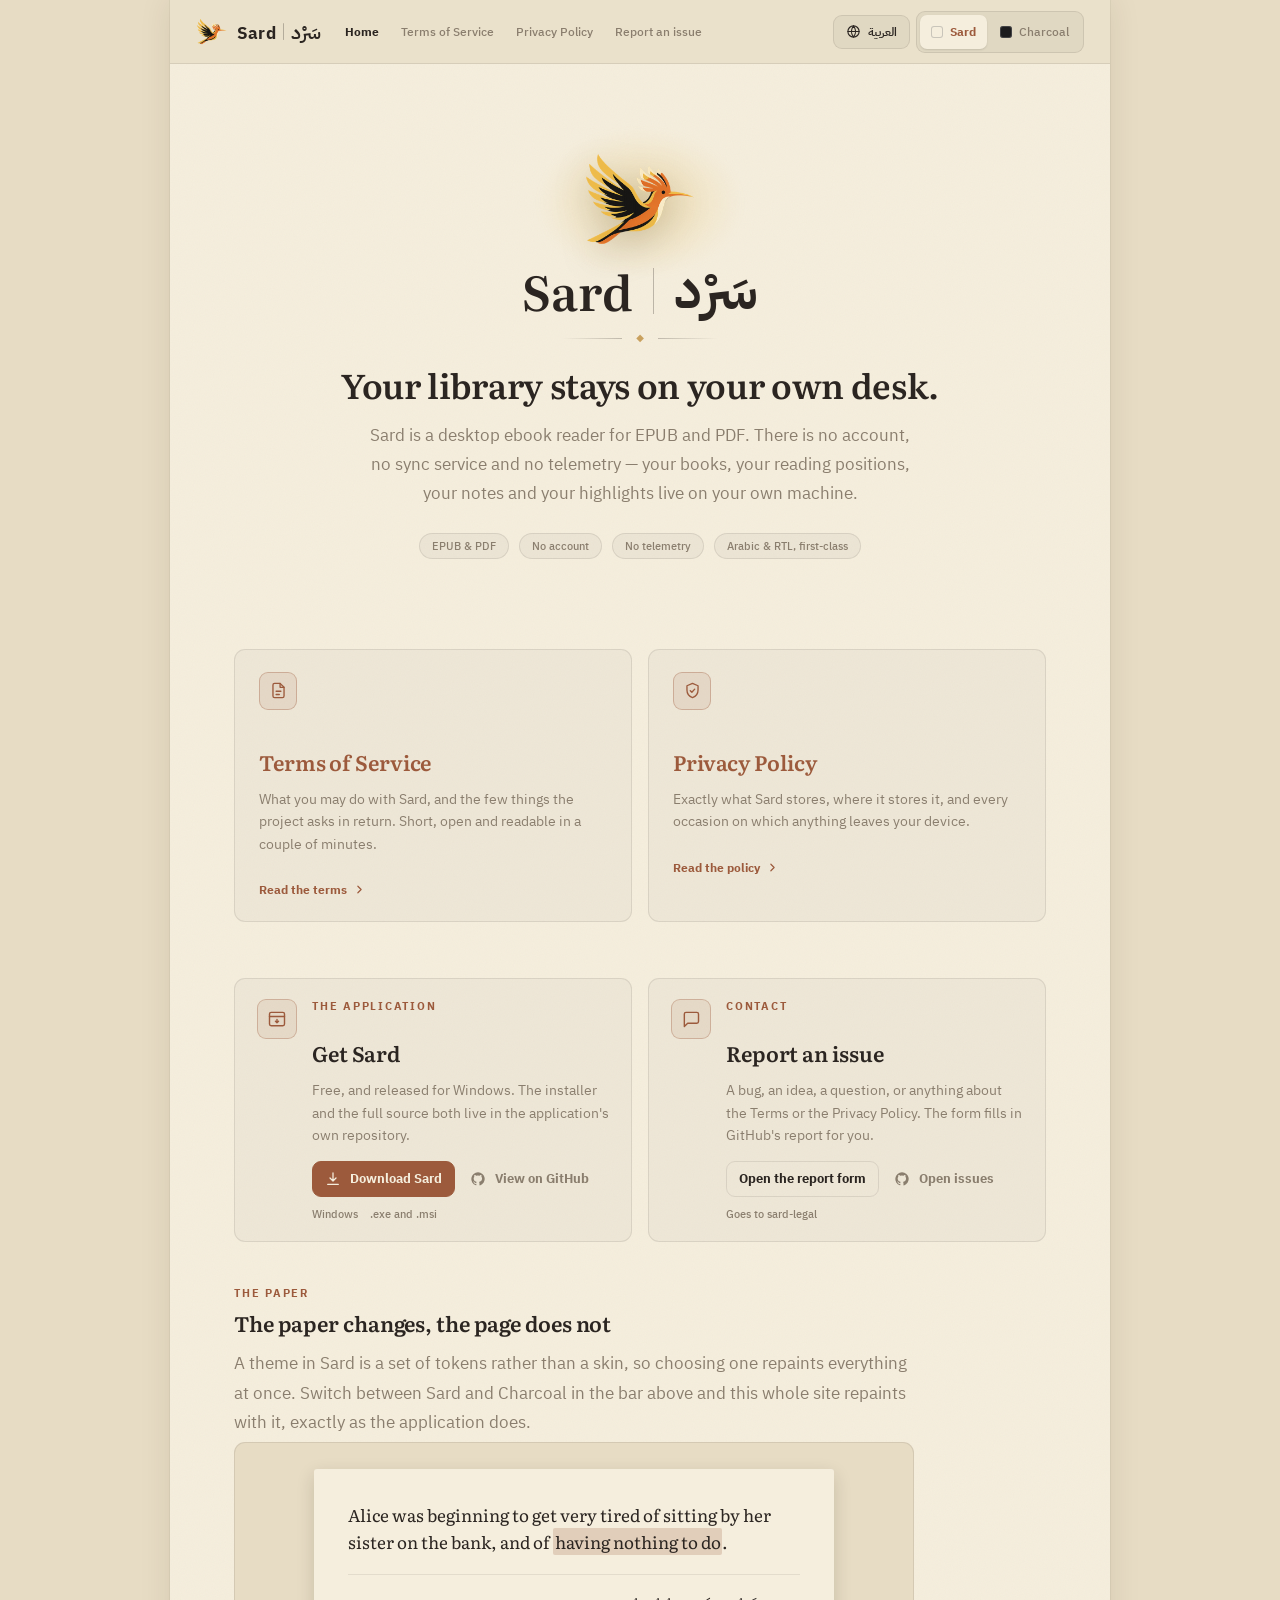
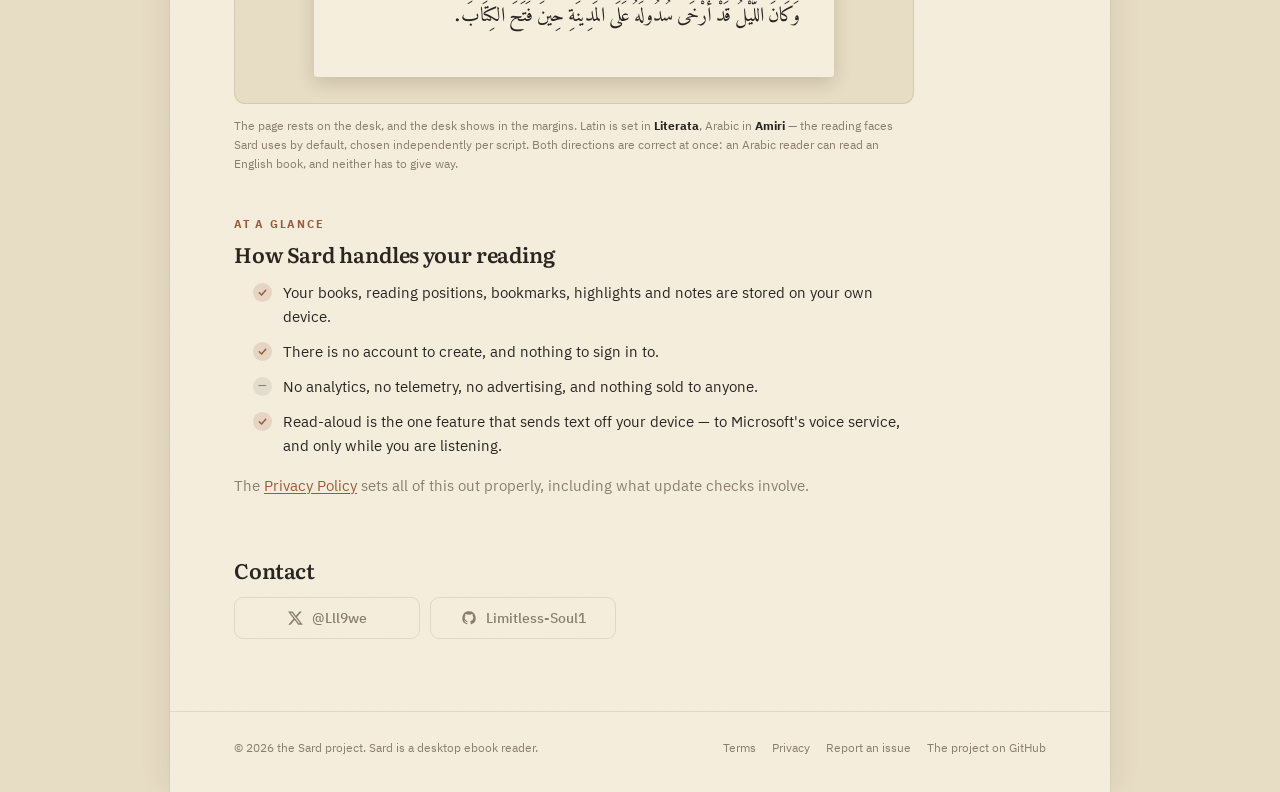
==== index.html @ 4b207929 "Add a contact section to the home page Two links, bilingual, at the foot of the home page: the proje" ====
<!doctype html>
<html lang="en" dir="ltr" data-lang="en"
      data-title-en="Sard — Legal &amp; Privacy"
      data-title-ar="سَرْد — الشروط والخصوصية">
<head>
<meta charset="utf-8">
<meta name="viewport" content="width=device-width, initial-scale=1">
<title>Sard — Legal &amp; Privacy</title>
<meta name="color-scheme" content="light dark">
<meta name="description" content="Terms of Service and Privacy Policy for Sard, a desktop ebook reader for EPUB and PDF. No account, no telemetry — your library stays on your own machine.">
<meta property="og:type" content="website">
<meta property="og:title" content="Sard — Legal &amp; Privacy">
<meta property="og:description" content="Terms of Service and Privacy Policy for Sard, a desktop ebook reader for EPUB and PDF.">
<meta property="og:image" content="assets/sard-bird.png">
<link rel="icon" href="assets/favicon.png" type="image/png">
<link rel="preload" href="assets/fonts/plex-400.woff2" as="font" type="font/woff2" crossorigin>
<link rel="preload" href="assets/fonts/literata-var.woff2" as="font" type="font/woff2" crossorigin>
<link rel="stylesheet" href="assets/sard.css">
<script src="assets/sard.js"></script>
</head>
<body>
<div class="desk">
<div class="sheet">
  <div class="grain" aria-hidden="true"></div>

  <header class="chrome">
    <a class="brand" href="./" aria-label="Sard">
      <img src="assets/sard-bird.png" alt="" aria-hidden="true">
      <span class="wordmark"><b>Sard</b><i aria-hidden="true"></i><em lang="ar">سَرْد</em></span>
    </a>
    <nav class="nav" aria-label="Documents">
      <a href="./" aria-current="page"><span class="lang-en">Home</span><span class="lang-ar">الرئيسية</span></a>
      <a href="terms.html"><span class="lang-en">Terms of Service</span><span class="lang-ar">شروط الاستخدام</span></a>
      <a href="privacy.html"><span class="lang-en">Privacy Policy</span><span class="lang-ar">سياسة الخصوصية</span></a>
      <a href="report.html"><span class="lang-en">Report an issue</span><span class="lang-ar">الإبلاغ عن مشكلة</span></a>
    </nav>
    <div class="chrome-tools">
      <button class="tool" id="langToggle" type="button">
        <svg width="16" height="16" viewBox="0 0 24 24" fill="none" stroke="currentColor" stroke-width="1.8" stroke-linecap="round" stroke-linejoin="round" aria-hidden="true">
          <circle cx="12" cy="12" r="9"></circle><path d="M3 12h18M12 3a15 15 0 0 1 0 18a15 15 0 0 1 0-18"></path>
        </svg>
        <span class="lang-en" lang="ar">العربية</span><span class="lang-ar" lang="en">English</span>
      </button>
      <div id="themeControl" hidden></div>
    </div>
  </header>

  <main>
    <section class="mast">
      <div class="mast-hero">
        <div class="mast-halo" aria-hidden="true"></div>
        <img class="mast-bird" src="assets/sard-bird.png" alt="" aria-hidden="true">
      </div>
      <div class="lockup">
        <span class="lockup-latin">Sard</span>
        <span class="lockup-bar" aria-hidden="true"></span>
        <span class="lockup-ar" lang="ar">سَرْد</span>
      </div>
      <div class="mast-rule" aria-hidden="true"><span></span><span class="mast-dot">◆</span><span></span></div>

      <div class="lang-en">
        <h1>Your library stays on your own desk.</h1>
        <p class="lede">Sard is a desktop ebook reader for EPUB and PDF. There is no account, no sync
          service and no telemetry — your books, your reading positions, your notes and your
          highlights live on your own machine.</p>
      </div>
      <div class="lang-ar" lang="ar" dir="rtl">
        <h1>مكتبتك تبقى معك، على جهازك.</h1>
        <p class="lede">سَرْد قارئ كتب إلكترونية لسطح المكتب، يفتح ملفّات EPUB وPDF. بلا حساب ولا مزامنة ولا تتبُّع؛
          فكتبك ومواضع قراءتك وملاحظاتك وتظليلاتك لا تغادر جهازك.</p>
      </div>

      <div class="mast-meta">
        <span class="lang-en">EPUB &amp; PDF</span><span class="lang-ar" lang="ar">EPUB وPDF</span>
        <span class="lang-en">No account</span><span class="lang-ar" lang="ar">بلا حساب</span>
        <span class="lang-en">No telemetry</span><span class="lang-ar" lang="ar">بلا تتبُّع</span>
        <span class="lang-en">Arabic &amp; RTL, first-class</span><span class="lang-ar" lang="ar">عربية أصيلة لا مُعرَّبة</span>
      </div>
    </section>

    <section class="doc" style="max-width:none">
      <div class="cards">
        <a class="card" href="terms.html">
          <span class="card-ico" aria-hidden="true">
            <svg width="16" height="16" viewBox="0 0 24 24" fill="none" stroke="currentColor" stroke-width="1.7" stroke-linecap="round" stroke-linejoin="round">
              <path d="M14 3H7a2 2 0 0 0-2 2v14a2 2 0 0 0 2 2h10a2 2 0 0 0 2-2V8z"></path>
              <path d="M14 3v5h5M9 13h6M9 17h4"></path>
            </svg>
          </span>
          <div class="lang-en">
            <h2>Terms of Service</h2>
            <p>What you may do with Sard, and the few things the project asks in return. Short, open
              and readable in a couple of minutes.</p>
          </div>
          <div class="lang-ar" lang="ar" dir="rtl">
            <h2>شروط الاستخدام</h2>
            <p>ما لك أن تفعله بـسَرْد، وما يرجوه المشروع في المقابل. شروط قصيرة وواضحة، تقرؤها في دقيقتين.</p>
          </div>
          <span class="card-go">
            <span class="lang-en">Read the terms</span><span class="lang-ar" lang="ar">اقرأ الشروط</span>
            <svg width="16" height="16" viewBox="0 0 24 24" fill="none" stroke="currentColor" stroke-width="2.2" stroke-linecap="round" stroke-linejoin="round" aria-hidden="true"><path d="M9 6l6 6-6 6"></path></svg>
          </span>
        </a>

        <a class="card" href="privacy.html">
          <span class="card-ico" aria-hidden="true">
            <svg width="16" height="16" viewBox="0 0 24 24" fill="none" stroke="currentColor" stroke-width="1.7" stroke-linecap="round" stroke-linejoin="round">
              <path d="M12 3l7 3v5.5c0 4.4-2.9 8.2-7 9.5-4.1-1.3-7-5.1-7-9.5V6z"></path>
              <path d="M9.2 12.2l2 2 3.6-3.9"></path>
            </svg>
          </span>
          <div class="lang-en">
            <h2>Privacy Policy</h2>
            <p>Exactly what Sard stores, where it stores it, and every occasion on which anything
              leaves your device.</p>
          </div>
          <div class="lang-ar" lang="ar" dir="rtl">
            <h2>سياسة الخصوصية</h2>
            <p>ما الذي يحفظه سَرْد وأين يحفظه، وكلّ حالة يغادر فيها شيءٌ جهازك.</p>
          </div>
          <span class="card-go">
            <span class="lang-en">Read the policy</span><span class="lang-ar" lang="ar">اقرأ السياسة</span>
            <svg width="16" height="16" viewBox="0 0 24 24" fill="none" stroke="currentColor" stroke-width="2.2" stroke-linecap="round" stroke-linejoin="round" aria-hidden="true"><path d="M9 6l6 6-6 6"></path></svg>
          </span>
        </a>
      </div>
    </section>



    <section class="doc" id="get-sard" style="max-width:none">
      <div class="panels">

        <div class="panel panel-split">
          <span class="panel-ico" aria-hidden="true"><svg width="20" height="20" viewBox="0 0 24 24" fill="none" stroke="currentColor" stroke-width="1.7" stroke-linecap="round" stroke-linejoin="round"><rect x="3" y="4" width="18" height="16" rx="2"></rect><path d="M3 9h18M12 12.5v4m0 0l-1.8-1.8M12 16.5l1.8-1.8"></path></svg></span>
          <div class="panel-body">
            <div class="lang-en">
              <span class="eyebrow">The application</span>
              <h2>Get Sard</h2>
              <p>Free, and released for Windows. The installer and the full source both live in the
                application's own repository.</p>
              <div class="actions">
                <a class="btn btn-primary" href="https://github.com/Limitless-Soul1/Sard/releases/latest"><svg width="16" height="16" viewBox="0 0 24 24" fill="none" stroke="currentColor" stroke-width="1.9" stroke-linecap="round" stroke-linejoin="round" aria-hidden="true"><path d="M12 3v12m0 0l-4.5-4.5M12 15l4.5-4.5M4 20h16"></path></svg><span>Download Sard</span></a>
                <a class="btn btn-quiet" href="https://github.com/Limitless-Soul1/Sard"><svg width="16" height="16" viewBox="0 0 24 24" fill="currentColor" aria-hidden="true"><path d="M12 2A10 10 0 0 0 8.8 21.5c.5.1.7-.2.7-.5v-1.7C6.7 19.9 6.1 18 6.1 18c-.5-1.2-1.1-1.5-1.1-1.5-.9-.6.1-.6.1-.6 1 .1 1.5 1 1.5 1 .9 1.5 2.3 1.1 2.9.8.1-.6.3-1.1.6-1.3-2.2-.3-4.6-1.1-4.6-5 0-1.1.4-2 1-2.7-.1-.3-.4-1.3.1-2.7 0 0 .8-.3 2.7 1a9.4 9.4 0 0 1 5 0c1.9-1.3 2.7-1 2.7-1 .5 1.4.2 2.4.1 2.7.6.7 1 1.6 1 2.7 0 3.9-2.4 4.7-4.6 5 .4.3.7.9.7 1.9v2.8c0 .3.2.6.7.5A10 10 0 0 0 12 2z"></path></svg><span>View on GitHub</span></a>
              </div>
              <p class="meta"><span>Windows</span><span>.exe and .msi</span></p>
            </div>
            <div class="lang-ar" lang="ar" dir="rtl">
              <span class="eyebrow">التطبيق</span>
              <h2>احصل على سَرْد</h2>
              <p>مجّاني، وقد صدر لنظام ويندوز. وبرنامج التثبيت والشفرة المصدرية كاملةً يقيمان في
                مستودع التطبيق نفسه.</p>
              <div class="actions">
                <a class="btn btn-primary" href="https://github.com/Limitless-Soul1/Sard/releases/latest"><svg width="16" height="16" viewBox="0 0 24 24" fill="none" stroke="currentColor" stroke-width="1.9" stroke-linecap="round" stroke-linejoin="round" aria-hidden="true"><path d="M12 3v12m0 0l-4.5-4.5M12 15l4.5-4.5M4 20h16"></path></svg><span>تنزيل سَرْد</span></a>
                <a class="btn btn-quiet" href="https://github.com/Limitless-Soul1/Sard"><svg width="16" height="16" viewBox="0 0 24 24" fill="currentColor" aria-hidden="true"><path d="M12 2A10 10 0 0 0 8.8 21.5c.5.1.7-.2.7-.5v-1.7C6.7 19.9 6.1 18 6.1 18c-.5-1.2-1.1-1.5-1.1-1.5-.9-.6.1-.6.1-.6 1 .1 1.5 1 1.5 1 .9 1.5 2.3 1.1 2.9.8.1-.6.3-1.1.6-1.3-2.2-.3-4.6-1.1-4.6-5 0-1.1.4-2 1-2.7-.1-.3-.4-1.3.1-2.7 0 0 .8-.3 2.7 1a9.4 9.4 0 0 1 5 0c1.9-1.3 2.7-1 2.7-1 .5 1.4.2 2.4.1 2.7.6.7 1 1.6 1 2.7 0 3.9-2.4 4.7-4.6 5 .4.3.7.9.7 1.9v2.8c0 .3.2.6.7.5A10 10 0 0 0 12 2z"></path></svg><span>عرضه على GitHub</span></a>
              </div>
              <p class="meta"><span>ويندوز</span><span>‎.exe و‎.msi</span></p>
            </div>
          </div>
        </div>

        <div class="panel panel-split" id="contact">
          <span class="panel-ico" aria-hidden="true"><svg width="20" height="20" viewBox="0 0 24 24" fill="none" stroke="currentColor" stroke-width="1.7" stroke-linecap="round" stroke-linejoin="round"><path d="M21 15a2 2 0 0 1-2 2H8l-4 4V6a2 2 0 0 1 2-2h13a2 2 0 0 1 2 2z"></path></svg></span>
          <div class="panel-body">
            <div class="lang-en">
              <span class="eyebrow">Contact</span>
              <h2>Report an issue</h2>
              <p>A bug, an idea, a question, or anything about the Terms or the Privacy Policy. The
                form fills in GitHub's report for you.</p>
              <div class="actions">
                <a class="btn btn-ghost" href="report.html"><span>Open the report form</span></a>
                <a class="btn btn-quiet" href="https://github.com/Limitless-Soul1/sard-legal/issues"><svg width="16" height="16" viewBox="0 0 24 24" fill="currentColor" aria-hidden="true"><path d="M12 2A10 10 0 0 0 8.8 21.5c.5.1.7-.2.7-.5v-1.7C6.7 19.9 6.1 18 6.1 18c-.5-1.2-1.1-1.5-1.1-1.5-.9-.6.1-.6.1-.6 1 .1 1.5 1 1.5 1 .9 1.5 2.3 1.1 2.9.8.1-.6.3-1.1.6-1.3-2.2-.3-4.6-1.1-4.6-5 0-1.1.4-2 1-2.7-.1-.3-.4-1.3.1-2.7 0 0 .8-.3 2.7 1a9.4 9.4 0 0 1 5 0c1.9-1.3 2.7-1 2.7-1 .5 1.4.2 2.4.1 2.7.6.7 1 1.6 1 2.7 0 3.9-2.4 4.7-4.6 5 .4.3.7.9.7 1.9v2.8c0 .3.2.6.7.5A10 10 0 0 0 12 2z"></path></svg><span>Open issues</span></a>
              </div>
              <p class="meta"><span>Goes to sard-legal</span></p>
            </div>
            <div class="lang-ar" lang="ar" dir="rtl">
              <span class="eyebrow">للتواصل</span>
              <h2>الإبلاغ عن مشكلة</h2>
              <p>علّة أو فكرة أو سؤال أو أيّ أمر يخصّ الشروط وسياسة الخصوصية. تملأ الاستمارةُ
                بلاغَ GitHub عنك.</p>
              <div class="actions">
                <a class="btn btn-ghost" href="report.html"><span>افتح استمارة البلاغ</span></a>
                <a class="btn btn-quiet" href="https://github.com/Limitless-Soul1/sard-legal/issues"><svg width="16" height="16" viewBox="0 0 24 24" fill="currentColor" aria-hidden="true"><path d="M12 2A10 10 0 0 0 8.8 21.5c.5.1.7-.2.7-.5v-1.7C6.7 19.9 6.1 18 6.1 18c-.5-1.2-1.1-1.5-1.1-1.5-.9-.6.1-.6.1-.6 1 .1 1.5 1 1.5 1 .9 1.5 2.3 1.1 2.9.8.1-.6.3-1.1.6-1.3-2.2-.3-4.6-1.1-4.6-5 0-1.1.4-2 1-2.7-.1-.3-.4-1.3.1-2.7 0 0 .8-.3 2.7 1a9.4 9.4 0 0 1 5 0c1.9-1.3 2.7-1 2.7-1 .5 1.4.2 2.4.1 2.7.6.7 1 1.6 1 2.7 0 3.9-2.4 4.7-4.6 5 .4.3.7.9.7 1.9v2.8c0 .3.2.6.7.5A10 10 0 0 0 12 2z"></path></svg><span>البلاغات المفتوحة</span></a>
              </div>
              <p class="meta"><span>تذهب إلى sard-legal</span></p>
            </div>
          </div>
        </div>

      </div>
    </section>
    <section class="doc" id="specimen-section">
      <div class="lang-en">
        <span class="eyebrow">The paper</span>
        <h2 style="margin-top:0">The paper changes, the page does not</h2>
        <p class="lede">A theme in Sard is a set of tokens rather than a skin, so
          choosing one repaints everything at once. Switch between Sard and Charcoal in the bar
          above and this whole site repaints with it, exactly as the application does.</p>
      </div>
      <div class="lang-ar" lang="ar" dir="rtl">
        <span class="eyebrow">الورق والصفحة</span>
        <h2 style="margin-top:0">الورق والصفحة يتبدّل، والصفحة واحدة</h2>
        <p class="lede">السمة في سَرْد ليست قشرةً تُلبَس، بل مجموعة رموز يُعاد بها طلاء كلّ شيء دفعةً واحدة.
          اختر ورقًا من الشريط أعلاه ترَ الموقع كلّه يتبدّل معه، كما يتبدّل التطبيق نفسه.</p>
      </div>

      <figure class="specimen">
        <div class="specimen-desk">
          <div class="specimen-page">
            <p class="specimen-line" lang="en" dir="ltr">Alice was beginning to get very tired of
              sitting by her sister on the bank, and of <mark>having nothing to do</mark>.</p>
            <p class="specimen-line ar" lang="ar" dir="rtl">وَكَانَ اللَّيْلُ قَدْ أَرْخَى سُدُولَهُ عَلَى المَدِينَةِ حِينَ فَتَحَ الكِتَابَ.</p>
          </div>
        </div>
        <figcaption>
          <span class="lang-en">The page rests on the desk, and the desk shows in the margins.
            Latin is set in <b>Literata</b>, Arabic in <b>Amiri</b> — the reading faces Sard uses by
            default, chosen independently per script. Both directions are correct at once: an Arabic
            reader can read an English book, and neither has to give way.</span>
          <span class="lang-ar" lang="ar">الصفحة على المكتب، والمكتب بادٍ في الهوامش. اللاتينية بخطّ <b>Literata</b> والعربية
            بخطّ <b>أميري</b>، وهما خطّا القراءة اللذان يعتمدهما سَرْد، ولكلّ كتابة خطّها. والاتّجاهان
            يستقيمان معًا: يقرأ العربيُّ كتابًا إنجليزيًّا دون أن يختلّ أحدهما.</span>
        </figcaption>
      </figure>
    </section>
    <section class="doc">
      <div class="lang-en">
        <span class="eyebrow">At a glance</span>
        <h2 style="margin-top:0">How Sard handles your reading</h2>
        <ul class="facts">
          <li><span class="mark yes" aria-hidden="true"><svg width="16" height="16" viewBox="0 0 24 24" fill="none" stroke="currentColor" stroke-width="3.2" stroke-linecap="round" stroke-linejoin="round"><path d="M5 12.5l5 5L19 7"></path></svg></span>
            <span>Your books, reading positions, bookmarks, highlights and notes are stored on your own device.</span></li>
          <li><span class="mark yes" aria-hidden="true"><svg width="16" height="16" viewBox="0 0 24 24" fill="none" stroke="currentColor" stroke-width="3.2" stroke-linecap="round" stroke-linejoin="round"><path d="M5 12.5l5 5L19 7"></path></svg></span>
            <span>There is no account to create, and nothing to sign in to.</span></li>
          <li><span class="mark no" aria-hidden="true">—</span>
            <span>No analytics, no telemetry, no advertising, and nothing sold to anyone.</span></li>
          <li><span class="mark yes" aria-hidden="true"><svg width="16" height="16" viewBox="0 0 24 24" fill="none" stroke="currentColor" stroke-width="3.2" stroke-linecap="round" stroke-linejoin="round"><path d="M5 12.5l5 5L19 7"></path></svg></span>
            <span>Read-aloud is the one feature that sends text off your device — to Microsoft's voice
              service, and only while you are listening.</span></li>
        </ul>
        <p style="font-size:.9375rem;color:var(--muted)">The <a href="privacy.html">Privacy Policy</a>
          sets all of this out properly, including what update checks involve.</p>
      </div>
      <div class="lang-ar" lang="ar" dir="rtl">
        <span class="eyebrow">في سطور</span>
        <h2 style="margin-top:0">كيف يتعامل سَرْد مع قراءتك</h2>
        <ul class="facts">
          <li><span class="mark yes" aria-hidden="true"><svg width="16" height="16" viewBox="0 0 24 24" fill="none" stroke="currentColor" stroke-width="3.2" stroke-linecap="round" stroke-linejoin="round"><path d="M5 12.5l5 5L19 7"></path></svg></span>
            <span>كتبك ومواضع قراءتك وفواصلك وتظليلاتك وملاحظاتك محفوظة على جهازك وحده.</span></li>
          <li><span class="mark yes" aria-hidden="true"><svg width="16" height="16" viewBox="0 0 24 24" fill="none" stroke="currentColor" stroke-width="3.2" stroke-linecap="round" stroke-linejoin="round"><path d="M5 12.5l5 5L19 7"></path></svg></span>
            <span>لا حساب تُنشئه ولا تسجيل دخول.</span></li>
          <li><span class="mark no" aria-hidden="true">—</span>
            <span>لا تحليلات ولا تتبُّع ولا إعلانات، ولا بيع لبياناتك لأيّ جهة.</span></li>
          <li><span class="mark yes" aria-hidden="true"><svg width="16" height="16" viewBox="0 0 24 24" fill="none" stroke="currentColor" stroke-width="3.2" stroke-linecap="round" stroke-linejoin="round"><path d="M5 12.5l5 5L19 7"></path></svg></span>
            <span>القراءة الصوتية وحدها تُرسل نصًّا خارج جهازك، إلى خدمة الأصوات من مايكروسوفت، وما دمتَ
              تستمع فحسب.</span></li>
        </ul>
        <p style="font-size:1rem;color:var(--muted)">تشرح <a href="privacy.html">سياسة الخصوصية</a> ذلك كلّه بالتفصيل، وفيها ما يجري عند
          التحقّق من التحديثات.</p>
      </div>
    </section>

    <section class="doc">
      <div class="lang-en">
        <h2 style="margin-top:0">Contact</h2>
        <div class="contact">
          <a class="contact-link" href="https://x.com/Lll9we">
            <svg viewBox="0 0 24 24" fill="currentColor" aria-hidden="true"><path d="M18.9 2.2h3.4l-7.4 8.4 8.7 11.5h-6.8l-5.3-7-6.1 7H1.9l7.9-9L1.5 2.2h7l4.8 6.4ZM17.7 20h1.9L7.4 4.2H5.3Z"></path></svg>
            <span dir="ltr">@Lll9we</span>
          </a>
          <a class="contact-link" href="https://github.com/Limitless-Soul1">
            <svg viewBox="0 0 24 24" fill="currentColor" aria-hidden="true"><path d="M12 2a10 10 0 0 0-3.16 19.49c.5.09.68-.22.68-.48l-.01-1.7c-2.78.6-3.37-1.34-3.37-1.34-.45-1.16-1.11-1.47-1.11-1.47-.91-.62.07-.61.07-.61 1 .07 1.53 1.03 1.53 1.03.89 1.53 2.34 1.09 2.91.83.09-.65.35-1.09.63-1.34-2.22-.25-4.56-1.11-4.56-4.94 0-1.09.39-1.98 1.03-2.68-.1-.25-.45-1.27.1-2.65 0 0 .84-.27 2.75 1.02a9.5 9.5 0 0 1 5 0c1.91-1.29 2.75-1.02 2.75-1.02.55 1.38.2 2.4.1 2.65.64.7 1.03 1.59 1.03 2.68 0 3.84-2.34 4.69-4.57 4.94.36.31.68.92.68 1.85l-.01 2.75c0 .27.18.58.69.48A10 10 0 0 0 12 2Z"></path></svg>
            <span dir="ltr">Limitless-Soul1</span>
          </a>
        </div>
      </div>
      <div class="lang-ar" lang="ar" dir="rtl">
        <h2 style="margin-top:0">للتواصل</h2>
        <div class="contact">
          <a class="contact-link" href="https://x.com/Lll9we">
            <svg viewBox="0 0 24 24" fill="currentColor" aria-hidden="true"><path d="M18.9 2.2h3.4l-7.4 8.4 8.7 11.5h-6.8l-5.3-7-6.1 7H1.9l7.9-9L1.5 2.2h7l4.8 6.4ZM17.7 20h1.9L7.4 4.2H5.3Z"></path></svg>
            <span dir="ltr">@Lll9we</span>
          </a>
          <a class="contact-link" href="https://github.com/Limitless-Soul1">
            <svg viewBox="0 0 24 24" fill="currentColor" aria-hidden="true"><path d="M12 2a10 10 0 0 0-3.16 19.49c.5.09.68-.22.68-.48l-.01-1.7c-2.78.6-3.37-1.34-3.37-1.34-.45-1.16-1.11-1.47-1.11-1.47-.91-.62.07-.61.07-.61 1 .07 1.53 1.03 1.53 1.03.89 1.53 2.34 1.09 2.91.83.09-.65.35-1.09.63-1.34-2.22-.25-4.56-1.11-4.56-4.94 0-1.09.39-1.98 1.03-2.68-.1-.25-.45-1.27.1-2.65 0 0 .84-.27 2.75 1.02a9.5 9.5 0 0 1 5 0c1.91-1.29 2.75-1.02 2.75-1.02.55 1.38.2 2.4.1 2.65.64.7 1.03 1.59 1.03 2.68 0 3.84-2.34 4.69-4.57 4.94.36.31.68.92.68 1.85l-.01 2.75c0 .27.18.58.69.48A10 10 0 0 0 12 2Z"></path></svg>
            <span dir="ltr">Limitless-Soul1</span>
          </a>
        </div>
      </div>
    </section>

  </main>

  <footer class="foot">
    <div>
      <span class="lang-en">© 2026 the Sard project. Sard is a desktop ebook reader.</span>
      <span class="lang-ar" lang="ar">© 2026 مشروع سَرْد — قارئ كتب إلكترونية لسطح المكتب.</span>
    </div>
    <div class="foot-links">
      <a href="terms.html"><span class="lang-en">Terms</span><span class="lang-ar" lang="ar">الشروط</span></a>
      <a href="privacy.html"><span class="lang-en">Privacy</span><span class="lang-ar" lang="ar">الخصوصية</span></a>
      <a href="report.html"><span class="lang-en">Report an issue</span><span class="lang-ar" lang="ar">الإبلاغ عن مشكلة</span></a>
      <a href="https://github.com/Limitless-Soul1/Sard"><span class="lang-en">The project on GitHub</span><span class="lang-ar" lang="ar">المشروع على GitHub</span></a>
    </div>
  </footer>
</div>
</div>
</body>
</html>
---- assets/sard.css ----
/* ═══════════════════════════════════════════════════════════════════════════
   Sard — legal & public information pages
   Built on Sard's own design tokens. Light is Ivory (the application's
   DEFAULT_LIGHT); dark is Charcoal. Both are real Sard themes, not
   approximations, so these pages read as part of the application.
   ═══════════════════════════════════════════════════════════════════════════ */

/* ---- The application's own bundled faces, subset to web weight ---- */
@font-face{font-family:"SardUILatin";src:url("fonts/plex-400.woff2") format("woff2");font-weight:400;font-style:normal;font-display:swap;}
@font-face{font-family:"SardUILatin";src:url("fonts/plex-500.woff2") format("woff2");font-weight:500;font-style:normal;font-display:swap;}
@font-face{font-family:"SardUILatin";src:url("fonts/plex-700.woff2") format("woff2");font-weight:700;font-style:normal;font-display:swap;}
/* Arabic is routed by unicode-range inside one stack, so a mixed string shapes
   correctly with no markup — the same mechanism the application uses. */
@font-face{font-family:"SardUIArabic";src:url("fonts/plex-ar-400.woff2") format("woff2");font-weight:400;font-style:normal;font-display:swap;
  unicode-range:U+0600-06FF,U+0750-077F,U+08A0-08FF,U+FB50-FDFF,U+FE70-FEFF,U+200C-200F;}
@font-face{font-family:"SardUIArabic";src:url("fonts/plex-ar-600.woff2") format("woff2");font-weight:500 700;font-style:normal;font-display:swap;
  unicode-range:U+0600-06FF,U+0750-077F,U+08A0-08FF,U+FB50-FDFF,U+FE70-FEFF,U+200C-200F;}
@font-face{font-family:"Literata";src:url("fonts/literata-var.woff2") format("woff2");font-weight:200 900;font-style:normal;font-display:swap;}
/* Amiri is Sard's default Arabic READING face, as distinct from the interface
   face above. It is here for one reason — the Arabic line of the reader specimen
   — and is cut to that line's characters, so it costs 34 KB rather than 119 KB. */
@font-face{font-family:"Amiri";src:url("fonts/amiri-400.woff2") format("woff2");font-weight:400;font-style:normal;font-display:swap;
  unicode-range:U+0600-06FF,U+0750-077F,U+08A0-08FF,U+FB50-FDFF,U+FE70-FEFF,U+200C-200F;}

/* ═══ TOKENS ══════════════════════════════════════════════════════════════
   Eight colour tokens. Every other surface on these pages is a color-mix of
   one of them — rule 1 of the theme kit.
   ═══════════════════════════════════════════════════════════════════════ */
/* Sard — the default paper, and what the site opens on. These are the
   application's Ivory values (its DEFAULT_LIGHT); the site presents them under
   the product's own name rather than the internal theme name. */
:root{
  color-scheme:light;
  --paper-bg:#F5EEDD; --app-bg:#E7DCC4; --chrome-bg:#EAE0CA;
  --chrome-border:rgba(43,37,33,.10);
  --text:#2B2521; --muted:#8A7E6E; --accent:#9C5A3C; --selection:rgba(156,90,60,.20);
  --sh-page:0 0 30px rgba(60,40,16,.10), -1px 0 0 rgba(43,37,33,.05), 1px 0 0 rgba(43,37,33,.05);
  --sh-raise:0 6px 18px rgba(40,28,14,.16);
  --sh-float:0 16px 42px rgba(40,28,14,.24);
  --grain-blend:multiply; --grain-op:.035;
  --gilt:#C9A15E;

  --ui:"SardUILatin","SardUIArabic",system-ui,"Segoe UI",sans-serif;
  --display:"Literata","SardUIArabic",Georgia,serif;
  /* The book stack — Literata for Latin, Amiri for Arabic, exactly as the
     application sets a book. Used only by the reader specimen. */
  --book:"Literata","Amiri",Georgia,serif;

  --measure:68ch;
  /* The easing family, named as the kit names it */
  --arrive:cubic-bezier(.22,1,.36,1);
  --slide:cubic-bezier(.22,.61,.36,1);
  --press:cubic-bezier(.32,.72,.32,1);
}
/* Charcoal — the night paper, and the only alternative to Sard. The site opens
   on Sard and stays there until the reader asks for Charcoal, so there is no
   `prefers-color-scheme` default: the opening paper is a decision, not an
   inheritance. `color-scheme` is set per theme instead of by meta tag, so the
   scrollbars and form controls follow the chosen paper rather than the OS. */
:root[data-theme="dark"]{
  color-scheme:dark;
  --paper-bg:#1C1C1E; --app-bg:#161617; --chrome-bg:#161617;
  --chrome-border:rgba(255,255,255,.07);
  --text:#DCD9D2; --muted:#8A8881; --accent:#C98A5E; --selection:rgba(201,138,94,.28);
  --sh-page:inset 1px 0 0 rgba(255,255,255,.05), inset -1px 0 0 rgba(255,255,255,.05);
  --sh-raise:0 6px 18px rgba(0,0,0,.40);
  --sh-float:0 16px 42px rgba(0,0,0,.50);
  --grain-blend:screen; --grain-op:.020;
  --gilt:#D8B678;
}

*{box-sizing:border-box;}
::selection{background:var(--selection);}
html{-webkit-text-size-adjust:100%;}
body{
  margin:0; background:var(--app-bg); color:var(--text);
  font-family:var(--ui); font-size:16px; line-height:1.65;
  -webkit-font-smoothing:antialiased; text-rendering:optimizeLegibility;
}

/* ═══ THE DESK AND THE PAGE ═══════════════════════════════════════════════
   Sard's founding image: a page resting on a desk. The desk shows in the
   margins; the page is opaque and carries the text.
   ═══════════════════════════════════════════════════════════════════════ */
.desk{min-height:100vh; display:flex; justify-content:center; padding:0 clamp(0px,3vw,48px);}
.sheet{
  position:relative; width:100%; max-width:940px;
  background:var(--paper-bg); box-shadow:var(--sh-page);
  padding:0 clamp(20px,5vw,64px) 0;
}
.grain{
  position:absolute; inset:0; pointer-events:none; z-index:0;
  opacity:var(--grain-op); mix-blend-mode:var(--grain-blend);
  background-image:url("data:image/svg+xml,%3Csvg xmlns='http://www.w3.org/2000/svg' width='160' height='160'%3E%3Cfilter id='n'%3E%3CfeTurbulence type='fractalNoise' baseFrequency='0.85' numOctaves='2' stitchTiles='stitch'/%3E%3C/filter%3E%3Crect width='100%25' height='100%25' filter='url(%23n)'/%3E%3C/svg%3E");
}
.sheet > *:not(.grain){position:relative; z-index:1;}

/* ═══ CHROME — the top bar ════════════════════════════════════════════════ */
.chrome{
  position:sticky; top:0; z-index:40;
  margin-inline:calc(-1 * clamp(20px,5vw,64px));
  padding:0 clamp(14px,4vw,26px);
  display:flex; align-items:center; gap:14px; min-height:64px; flex-wrap:wrap;
  background:color-mix(in srgb, var(--chrome-bg) 96%, transparent);
  backdrop-filter:blur(6px); -webkit-backdrop-filter:blur(6px);
  border-bottom:1px solid var(--chrome-border);
}
.brand{display:flex; align-items:center; gap:9px; flex:none; padding:10px 0; text-decoration:none; color:inherit;}
/* THE ARTWORK NEVER MIRRORS.
   RTL moves the layout — the bar, the nav, the cards, the text — but the hoopoe
   is a piece of artwork with a fixed orientation, and it renders identically in
   both languages. Do not add `transform: scaleX(-1)` here: a flipped mark is a
   different mark, and the reader notices it changing when they switch language.
   (Directional UI, such as the card chevron below, does still mirror.) */
.brand img{height:27px; width:auto;}
/* The wordmark's internal order never flips — it is pinned LTR on itself. */
.wordmark{display:inline-flex; align-items:baseline; gap:7px; direction:ltr;}
.wordmark b{font:700 1.0625rem/1 var(--ui); letter-spacing:.01em;}
.wordmark i{width:1.5px; height:17px; align-self:center; border-radius:2px; background:color-mix(in srgb,var(--text) 28%,transparent);}
.wordmark em{font:600 1.25rem/1 "SardUIArabic",sans-serif; font-style:normal;}

.nav{display:flex; gap:2px; flex-wrap:wrap; flex:1 1 auto; min-width:0;}
.nav a{
  font:500 .75rem/1 var(--ui); color:var(--muted); text-decoration:none;
  padding:8px 10px; border-radius:6px; white-space:nowrap;
  transition:color 150ms linear, background-color 150ms linear;
}
.nav a:hover{color:var(--text); background:color-mix(in srgb,var(--accent) 12%,transparent);}
.nav a[aria-current="page"]{color:var(--text); font-weight:600;}
.chrome-tools{display:flex; align-items:center; gap:6px; flex:none;}
.tool{
  display:inline-flex; align-items:center; justify-content:center; gap:7px; cursor:pointer;
  min-height:34px; padding:0 12px; border-radius:9px;
  border:1px solid var(--chrome-border); background:color-mix(in srgb,var(--text) 5%,transparent);
  color:var(--text); font:600 .75rem var(--ui);
  transition:background-color 150ms linear, border-color 150ms linear;
}
.tool:hover{background:color-mix(in srgb,var(--text) 9%,transparent);}
.tool svg{width:15px; height:15px; flex:none;}

/* ═══ THE THEME CONTROL ═══════════════════════════════════════════════════
   Two papers, so a segmented control rather than a menu: both names are always
   visible, the current one is always obvious, and choosing the other is one
   click rather than two. This is the kit's segmented control, painted with the
   real paper of each theme.
   ═══════════════════════════════════════════════════════════════════════ */
.seg{
  display:flex; gap:2px; flex:none; padding:3px; border-radius:9px;
  border:1px solid var(--chrome-border);
  background:color-mix(in srgb,var(--text) 5%,transparent);
}
.seg[hidden]{display:none;}
.seg-item{
  display:inline-flex; align-items:center; gap:7px; min-height:34px; padding:0 11px;
  border:0; border-radius:7px; cursor:pointer; background:transparent;
  color:var(--muted); font:500 .75rem var(--ui); white-space:nowrap;
  transition:background-color 150ms linear, color 150ms linear;
}
.seg-item:hover{color:var(--text);}
/* The selected segment lifts onto the paper itself — one selected item per
   control, and it reads as the sheet the page is already using. */
.seg-item[aria-checked="true"]{
  background:var(--paper-bg); color:var(--accent); font-weight:600;
  box-shadow:0 1px 2px rgba(0,0,0,.12);
}
.seg-chip{
  width:12px; height:12px; border-radius:3px; flex:none;
  box-shadow:inset 0 0 0 1px rgba(128,128,128,.38);
}
.seg-item:focus-visible{outline:2px solid var(--accent); outline-offset:2px;}
/* Arabic is never letterspaced or faux-bolded, and takes one step up in size. */
[data-lang="ar"] .seg-item{letter-spacing:0; font-size:.8125rem;}
/* Where there is no hover there is a finger, and a finger needs the full target. */
@media (hover:none){.seg-item{min-height:42px; padding:0 13px;}}
/* Arabic never gets letterspacing or faux-bold — kit rule 4 */
[data-lang="ar"] .tool{letter-spacing:0;}

:where(a,button,summary):focus-visible{outline:2px solid var(--accent); outline-offset:2px; border-radius:4px;}

/* ═══ MASTHEAD ════════════════════════════════════════════════════════════ */
.mast{padding:clamp(44px,7vw,86px) 0 clamp(30px,4vw,46px); text-align:center;}
.mast-hero{position:relative; display:inline-flex; align-items:center; justify-content:center;}
.mast-halo{
  position:absolute; left:50%; top:54%; transform:translate(-50%,-50%);
  width:290px; height:210px; pointer-events:none; filter:blur(4px);
  background:radial-gradient(50% 50% at 50% 50%, rgba(232,195,106,.38), transparent 70%);
}
/* Fixed orientation in both languages — see the note on `.brand img`. */
.mast-bird{position:relative; height:98px; width:auto; filter:drop-shadow(0 10px 18px rgba(40,28,14,.20));}
/* The lockup: Latin, a quiet ink divider, Arabic. Monochrome — the divider is
   never the accent. The Arabic is set larger so the two read at one weight. */
.lockup{display:flex; align-items:center; justify-content:center; gap:20px; margin:8px 0 14px; direction:ltr;}
.lockup-latin{font:600 clamp(2.125rem,5.5vw,3rem)/1 var(--display); letter-spacing:.01em;}
.lockup-bar{width:1px; height:clamp(32px,4.6vw,46px); background:var(--text); opacity:.28;}
.lockup-ar{font:600 clamp(2.375rem,6.4vw,3.5rem)/1 "SardUIArabic",sans-serif; transform:translateY(-2px);}
.mast-rule{display:flex; align-items:center; justify-content:center; gap:14px; margin-bottom:20px;}
.mast-rule span:first-child{width:60px; height:1px; background:linear-gradient(to left,color-mix(in srgb,var(--text) 26%,transparent),transparent);}
.mast-rule span:last-child{width:60px; height:1px; background:linear-gradient(to right,color-mix(in srgb,var(--text) 26%,transparent),transparent);}
.mast-dot{font-size:.625rem; line-height:1; color:var(--gilt);}
.mast h1{
  margin:0 0 14px; font:600 clamp(1.5rem,3.4vw,2.125rem)/1.28 var(--display);
  text-wrap:balance; letter-spacing:-.01em;
}
.mast .lede{margin:0 auto; max-width:56ch; font:400 clamp(.9375rem,1.4vw,1.0625rem)/1.72 var(--ui); color:var(--muted); text-wrap:pretty;}
.mast-meta{
  margin-top:24px; display:flex; flex-wrap:wrap; gap:8px 10px; justify-content:center;
  font:500 .6875rem var(--ui); color:var(--muted);
}
.mast-meta span{
  padding:5px 12px; border-radius:999px; border:1px solid var(--chrome-border);
  background:color-mix(in srgb,var(--text) 4%,transparent);
}

/* Arabic goes up one step in size and one in weight — kit rule 4 */
[data-lang="ar"] .mast h1{font-weight:600; font-size:clamp(1.625rem,3.7vw,2.25rem); line-height:1.45;}
[data-lang="ar"] .mast .lede{font-size:clamp(1rem,1.5vw,1.125rem); line-height:1.9;}

/* ═══ DOCUMENT CARDS (homepage) ═══════════════════════════════════════════ */
.cards{display:grid; grid-template-columns:repeat(auto-fit,minmax(266px,1fr)); gap:16px; margin:0 0 12px;}
.card{
  display:flex; flex-direction:column; gap:9px;
  padding:22px 24px 24px; border-radius:11px; text-decoration:none; color:inherit;
  border:1px solid var(--chrome-border);
  background:color-mix(in srgb,var(--text) 3%,transparent);
  transition:border-color 160ms linear, background-color 160ms linear, transform 160ms var(--press);
}
.card:hover{
  border-color:color-mix(in srgb,var(--accent) 45%,transparent);
  background:color-mix(in srgb,var(--accent) 7%,transparent);
  transform:translateY(-1px);
}
.card-ico{
  width:38px; height:38px; border-radius:9px; display:grid; place-items:center; margin-bottom:3px;
  border:1px solid color-mix(in srgb,var(--accent) 34%,transparent);
  background:color-mix(in srgb,var(--accent) 10%,transparent);
  color:var(--accent);
}
.card-ico svg{width:19px; height:19px;}
.card h2{margin:0; font:600 1.0625rem/1.35 var(--display); letter-spacing:-.005em;}
.card p{margin:0; font-size:.875rem; line-height:1.6; color:var(--muted); max-width:none;}
.card-go{
  margin-top:4px; font:600 .75rem var(--ui); color:var(--accent);
  display:inline-flex; align-items:center; gap:6px;
}
/* A chevron means direction, so it mirrors with the interface — kit §10.2 */
.card-go svg{width:13px; height:13px;}
[dir="rtl"] .card-go svg{transform:scaleX(-1);}
[data-lang="ar"] .card h2{font-size:1.125rem; line-height:1.5;}
[data-lang="ar"] .card p{font-size:.9375rem; line-height:1.85;}

/* ═══ THE READER SPECIMEN ═════════════════════════════════════════════════
   The page resting on the desk, built from the same tokens as everything else,
   so choosing a paper repaints it along with the rest of the site.
   It is the one place these pages show what Sard actually is.
   ═══════════════════════════════════════════════════════════════════════ */
.specimen{margin:0; padding:0;}
.specimen-desk{
  background:var(--app-bg); border:1px solid var(--chrome-border); border-radius:11px;
  padding:clamp(16px,3vw,26px) clamp(14px,3vw,30px);
  transition:background-color 200ms linear;
}
/* A two-pixel corner is a statement: it makes the sheet read as paper against
   the 9–16 px world of chrome around it. Never round this to 8. */
.specimen-page{
  background:var(--paper-bg); border-radius:3px; box-shadow:var(--sh-raise);
  padding:clamp(20px,3.4vw,32px) clamp(18px,3.4vw,34px);
  max-width:520px; margin:0 auto;
  transition:background-color 200ms linear, box-shadow 200ms linear;
}
.specimen-line{
  margin:0; font-family:var(--book); color:var(--text);
  font-size:clamp(.9375rem,1.6vw,1.0625rem); line-height:1.6; text-wrap:pretty;
}
/* Arabic reads at 1.15 zoom and 1.9 leading by default — the application's own
   per-script reading defaults, not a nudge invented here. */
.specimen-line.ar{
  font-size:clamp(1.0625rem,1.9vw,1.25rem); line-height:1.9; margin-top:18px;
  padding-top:18px; border-top:1px solid color-mix(in srgb,var(--text) 9%,transparent);
}
/* One highlighted phrase, inked the way the application inks a highlight. */
.specimen-line mark{
  background:color-mix(in srgb,var(--accent) 22%,transparent);
  color:inherit; border-radius:2px; padding:.06em .1em;
}
.specimen figcaption{
  margin-top:12px; font-size:.75rem; line-height:1.6; color:var(--muted); text-wrap:pretty;
}
.specimen figcaption b{color:var(--text); font-weight:600;}
[data-lang="ar"] .specimen figcaption{font-size:.8125rem; line-height:1.85;}

/* ═══ READING PROGRESS ════════════════════════════════════════════════════
   A hairline of how far through the document you are. It occupies no reading
   space and shifts nothing when it moves — the chrome serves the page.
   ═══════════════════════════════════════════════════════════════════════ */
.rail{position:fixed; inset-block-start:0; inset-inline:0; height:2px; z-index:60; pointer-events:none;}
.rail i{
  display:block; height:100%; background:var(--accent); opacity:.85;
  transform:scaleX(var(--read,0)); transform-origin:var(--rail-origin,left) center;
}
@media print{.rail{display:none;}}

/* ═══ CLAUSE ANCHORS ══════════════════════════════════════════════════════
   Legal text gets quoted and pointed at, so every clause is linkable. Quiet
   until wanted; on touch, where there is no hover, it stays faintly visible
   rather than being unreachable.
   ═══════════════════════════════════════════════════════════════════════ */
.anchor{
  margin-inline-start:.45em; font-size:.75em; font-weight:400; color:var(--accent);
  text-decoration:none; opacity:0; transition:opacity 150ms linear;
  vertical-align:.06em;
}
.doc h2:hover .anchor,.anchor:focus-visible{opacity:1;}
@media (hover:none){.anchor{opacity:.4;}}

/* ═══ ACTIONS ═════════════════════════════════════════════════════════════
   Exactly one accent-filled action per surface — kit rule 5. On the home page
   that one is Download; everything else is ghost or quiet.
   ═══════════════════════════════════════════════════════════════════════ */
.actions{display:flex; flex-wrap:wrap; gap:10px; margin:18px 0 0;}
.btn{
  display:inline-flex; align-items:center; justify-content:center; gap:9px;
  min-height:42px; padding:0 20px; border-radius:9px; cursor:pointer;
  font:600 .875rem var(--ui); text-decoration:none; border:1px solid transparent;
  transition:background-color 160ms linear, border-color 160ms linear,
             color 160ms linear, transform 160ms var(--press);
}
.btn svg{width:16px; height:16px; flex:none;}
.btn:hover{transform:translateY(-1px);}
/* Doubled class on purpose. These buttons sit inside `.doc`, and `.doc a` sets a
   colour at specificity (0,1,1) — a single `.btn-primary` (0,1,0) loses to it and
   the label ends up painted accent-on-accent, which is invisible. `.btn.btn-*`
   is (0,2,0) and wins. Do not simplify these selectors. */
.btn.btn-primary{background:var(--accent); color:var(--paper-bg); border-color:var(--accent);}
.btn.btn-primary:hover{background:color-mix(in srgb,var(--accent) 86%, var(--text)); color:var(--paper-bg);}
.btn.btn-ghost{background:transparent; color:var(--text); border-color:var(--chrome-border);}
.btn.btn-ghost:hover{border-color:color-mix(in srgb,var(--accent) 50%,transparent); color:var(--accent);}
/* The third level: a bare action with no box at all, for the secondary
   destination in a panel that already has a filled or outlined primary. */
.btn.btn-quiet{background:transparent; color:var(--muted); border-color:transparent; padding-inline:10px;}
.btn.btn-quiet:hover{color:var(--accent); background:color-mix(in srgb,var(--accent) 10%,transparent);}
.btn[aria-disabled="true"]{opacity:.45; pointer-events:none;}
[data-lang="ar"] .btn{font-size:.9375rem; letter-spacing:0;}

/* ═══ THE TWO PANELS ══════════════════════════════════════════════════════
   Get Sard and Contact sit side by side directly under the document cards, so
   the four things a visitor needs — what Sard is, where to download it, where
   the source is, where to report — are all inside the first screen and a half.

   The mark is a SUPPORTING element at the same 38–42 px as the document cards'
   icon, set beside the content rather than above it. It must never grow into
   artwork: the heading, the sentence and the actions are the section.
   ═══════════════════════════════════════════════════════════════════════ */
.panels{display:grid; grid-template-columns:repeat(auto-fit,minmax(300px,1fr)); gap:16px;}
.panel{
  border:1px solid var(--chrome-border); border-radius:11px;
  background:color-mix(in srgb,var(--text) 3%,transparent);
  padding:20px 22px;
}
.panel-split{display:flex; gap:15px; align-items:flex-start;}
.panel-ico{
  width:40px; height:40px; border-radius:9px; flex:none; display:grid; place-items:center;
  border:1px solid color-mix(in srgb,var(--accent) 32%,transparent);
  background:color-mix(in srgb,var(--accent) 9%,transparent);
  color:var(--accent);
}
/* A hard ceiling, so no future edit can turn the mark back into a poster. */
.panel-ico svg{width:20px; height:20px; max-width:20px; max-height:20px;}
.panel-body{min-width:0; flex:1 1 auto;}
.panel h2{margin:0 0 6px; font:600 1.0625rem/1.35 var(--display); letter-spacing:-.005em;}
.panel .eyebrow{margin-bottom:5px;}
.panel p{margin:0; color:var(--muted); font-size:.875rem; line-height:1.6; max-width:44ch;}
/* Tight enough that a primary and a quiet action share one line inside a
   two-up column — the two panels then read as a matched pair rather than one
   wrapping and the other not. */
.panel .actions{margin-top:14px; gap:6px;}
.panel .btn{min-height:36px; padding:0 12px; font-size:.8125rem;}
.panel .btn.btn-quiet{padding-inline:8px;}
.panel .meta{
  margin:10px 0 0; font:500 .6875rem var(--ui); color:var(--muted);
  display:flex; flex-wrap:wrap; gap:4px 12px; max-width:none;
}
[data-lang="ar"] .panel h2{font-size:1.125rem; line-height:1.5;}
[data-lang="ar"] .panel p{font-size:.9375rem; line-height:1.85;}
[data-lang="ar"] .panel .btn{font-size:.875rem;}
[data-lang="ar"] .panel .meta{font-size:.75rem;}
/* Below the two-up breakpoint the mark stays beside the text, not above it —
   stacking it is what made the section tall in the first place. */
@media (max-width:420px){
  .panel{padding:17px 18px;}
  .panel-split{gap:13px;}
  .panel-ico{width:34px; height:34px; border-radius:8px;}
  .panel-ico svg{width:17px; height:17px;}
  .panel .actions{flex-direction:column; align-items:stretch;}
  .panel .btn{width:100%;}
}

/* ═══ THE REPORT FORM ═════════════════════════════════════════════════════
   Composes a report here, then hands it to GitHub's own composer with every
   field already filled in. Nothing is submitted from this page — see the note
   in sard.js for why that is the architecture.
   ═══════════════════════════════════════════════════════════════════════ */
.form{max-width:var(--measure); margin:30px 0 0;}
.field{margin:0 0 22px;}
.field > label,.field-label{
  display:block; margin-bottom:7px;
  font:600 .8125rem var(--ui); color:var(--text);
}
.field .hint{margin:0 0 9px; font-size:.8125rem; line-height:1.55; color:var(--muted);}
[data-lang="ar"] .field > label,[data-lang="ar"] .field-label{font-size:.9375rem;}
[data-lang="ar"] .field .hint{font-size:.875rem; line-height:1.8;}

.input,.textarea{
  width:100%; font:400 .9375rem/1.6 var(--ui); color:var(--text);
  background:var(--paper-bg); border:1px solid var(--chrome-border);
  border-radius:7px; padding:11px 13px;
  transition:border-color 150ms linear, box-shadow 150ms linear;
}
.textarea{resize:vertical; min-height:8.5rem;}
.input::placeholder,.textarea::placeholder{color:color-mix(in srgb,var(--muted) 80%,transparent);}
.input:hover,.textarea:hover{border-color:color-mix(in srgb,var(--text) 22%,transparent);}
.input:focus,.textarea:focus{
  outline:none; border-color:color-mix(in srgb,var(--accent) 60%,transparent);
  box-shadow:0 0 0 3px color-mix(in srgb,var(--accent) 14%,transparent);
}
[data-lang="ar"] .input,[data-lang="ar"] .textarea{font-size:1rem; line-height:1.85;}

/* Issue type — cards rather than a select, because the choice sets which form
   the reader lands on and is worth seeing all of at once. */
.choices{display:grid; grid-template-columns:repeat(auto-fit,minmax(148px,1fr)); gap:9px;}
.choice{
  display:flex; align-items:flex-start; gap:9px; cursor:pointer; text-align:start;
  padding:12px 13px; border-radius:9px; min-height:44px;
  border:1px solid var(--chrome-border); background:transparent; color:var(--text);
  font:500 .8125rem/1.4 var(--ui);
  transition:border-color 150ms linear, background-color 150ms linear;
}
.choice:hover{border-color:color-mix(in srgb,var(--accent) 40%,transparent);}
.choice[aria-checked="true"]{
  border-color:var(--accent);
  background:color-mix(in srgb,var(--accent) 9%,transparent);
  font-weight:600;
}
.choice-dot{
  width:15px; height:15px; border-radius:50%; flex:none; margin-top:1px;
  border:1.5px solid color-mix(in srgb,var(--text) 32%,transparent);
  display:grid; place-items:center;
}
.choice[aria-checked="true"] .choice-dot{border-color:var(--accent);}
.choice[aria-checked="true"] .choice-dot::after{
  content:""; width:7px; height:7px; border-radius:50%; background:var(--accent);
}
.choice:focus-visible{outline:2px solid var(--accent); outline-offset:2px;}
[data-lang="ar"] .choice{font-size:.875rem; line-height:1.7;}

/* Where the reader is told what happens next, and why. */
.handoff{
  margin:26px 0 0; padding:16px 18px; border-radius:9px;
  border:1px solid var(--chrome-border);
  background:color-mix(in srgb,var(--text) 3%,transparent);
}
.handoff p{margin:0 0 12px; font-size:.875rem; line-height:1.65; color:var(--muted);}
.handoff p:last-child{margin-bottom:0;}
.handoff b{color:var(--text); font-weight:600;}
[data-lang="ar"] .handoff p{font-size:.9375rem; line-height:1.85;}
.copied{font:600 .75rem var(--ui); color:var(--accent);}

/* ═══ DOCUMENT BODY ═══════════════════════════════════════════════════════ */
.doc{padding:clamp(30px,4vw,44px) 0 0; max-width:var(--measure);}
.eyebrow{
  font:700 .6875rem var(--ui); letter-spacing:.16em; text-transform:uppercase;
  color:var(--accent); display:block; margin-bottom:9px;
}
/* Arabic is never uppercased or letterspaced — kit §10.2 */
[data-lang="ar"] .eyebrow{text-transform:none; letter-spacing:0; font-size:.8125rem;}

.doc h2{
  margin:40px 0 12px; font:600 1.3125rem/1.35 var(--display);
  letter-spacing:-.005em; scroll-margin-top:88px;
}
.doc h2:first-of-type{margin-top:26px;}
.doc h3{margin:26px 0 9px; font:600 .9375rem/1.4 var(--ui);}
.doc p{margin:0 0 14px; max-width:var(--measure); text-wrap:pretty;}
.doc ul{margin:0 0 16px; padding-inline-start:1.2rem; max-width:var(--measure);}
.doc li{margin-bottom:8px;}
.doc li::marker{color:var(--accent);}
.doc a{color:var(--accent); text-underline-offset:2px;}

/* ---- Contact -------------------------------------------------------------------
   Two marks and two names, at the weight of everything else on the page rather than
   as a row of social buttons. Quieter than `.btn` on purpose: no fill, no lift, and
   the ink only resolves on hover.

   `a.contact-link` is (0,1,1) — the same weight as `.doc a` two lines above, which paints
   every link in the accent. A tie is settled by ORDER, so this block sits AFTER it rather
   than doubling a class, which was the first attempt and changed nothing: at (0,1,1) and
   172 lines earlier it lost the tie and the pills came out accent-on-parchment.

   A shared minimum width because the two names are seven and fifteen characters: left
   to their contents they read as two unrelated controls instead of one pair. */
.contact{display:flex; flex-wrap:wrap; gap:10px; margin:0 0 6px;}
a.contact-link{
  display:inline-flex; align-items:center; justify-content:center; gap:9px;
  min-width:186px; min-height:42px; padding:0 16px; border-radius:9px;
  border:1px solid var(--chrome-border); background:transparent;
  color:var(--muted); font:500 .875rem var(--ui); text-decoration:none;
  transition:background-color 160ms linear, border-color 160ms linear, color 160ms linear;
}
a.contact-link:hover{
  background:color-mix(in srgb,var(--text) 4%,transparent);
  border-color:color-mix(in srgb,var(--text) 22%,transparent);
  color:var(--text);
}
a.contact-link:focus-visible{outline:2px solid var(--accent); outline-offset:2px; color:var(--text);}
.contact-link svg{width:16px; height:16px; flex:none;}
.doc strong{font-weight:600; color:var(--text);}
.doc .lede{margin:0 0 4px; font-size:1.0625rem; line-height:1.75; color:var(--muted); text-wrap:pretty;}
.doc code{
  font-family:ui-monospace,"Cascadia Mono",Consolas,monospace; font-size:.8125em;
  background:color-mix(in srgb,var(--text) 7%,transparent); padding:.14em .4em; border-radius:4px;
  word-break:break-word;
}
[data-lang="ar"] .doc{font-size:1.0625rem;}
[data-lang="ar"] .doc p,[data-lang="ar"] .doc li{line-height:1.9;}
[data-lang="ar"] .doc h2{font-size:1.4375rem; line-height:1.5;}
[data-lang="ar"] .doc h3{font-size:1.0625rem; line-height:1.55;}
[data-lang="ar"] .doc .lede{font-size:1.125rem; line-height:1.95;}
/* Arabic numerals inside Arabic prose still read as Western digits here, which
   is what a legal date needs — but they must not be reordered by bidi. */
.doc time,.num{unicode-bidi:isolate;}

/* The stamp — issue date and version */
.stamp{
  display:flex; flex-wrap:wrap; gap:8px 10px; margin:0 0 6px;
  font:500 .6875rem var(--ui); color:var(--muted);
}
.stamp span{
  padding:5px 11px; border-radius:999px; border:1px solid var(--chrome-border);
  background:color-mix(in srgb,var(--text) 4%,transparent);
}
[data-lang="ar"] .stamp{font-size:.8125rem;}

/* A note — the accent-tinted aside */
.note{
  max-width:var(--measure); margin:0 0 18px; padding:14px 17px; border-radius:9px;
  border:1px solid color-mix(in srgb,var(--accent) 26%,transparent);
  background:color-mix(in srgb,var(--accent) 8%,transparent);
  font-size:.9375rem; line-height:1.65;
}
.note p:last-child{margin-bottom:0;}
.note b{color:var(--accent);}
[data-lang="ar"] .note{font-size:1rem; line-height:1.9;}

/* A TODO — deliberately visible. Colour is never the only signal, so it also
   carries the word itself in a badge — kit rule 7. */
.todo{
  max-width:var(--measure); margin:0 0 18px; padding:14px 17px; border-radius:9px;
  border:1px dashed color-mix(in srgb,#b05220 46%,transparent);
  background:color-mix(in srgb,#b05220 8%,transparent);
  font-size:.9375rem; line-height:1.65;
}
.todo-badge{
  display:inline-block; font:700 .5625rem var(--ui); letter-spacing:.09em; text-transform:uppercase;
  padding:3px 8px; border-radius:999px; margin-inline-end:9px; vertical-align:1px;
  color:#fff; background:#b05220;
}
[data-lang="ar"] .todo{font-size:1rem; line-height:1.9;}
[data-lang="ar"] .todo-badge{letter-spacing:0; font-size:.625rem;}

/* The "at a glance" facts list */
.facts{list-style:none; margin:0 0 18px; padding:0; max-width:var(--measure);}
.facts li{
  display:flex; gap:11px; align-items:flex-start; margin-bottom:11px; font-size:.9375rem; line-height:1.6;
}
.facts .mark{
  flex:none; width:19px; height:19px; margin-top:2px; border-radius:50%;
  display:grid; place-items:center; font-size:.6875rem; font-weight:700;
}
.facts .yes{background:color-mix(in srgb,var(--accent) 16%,transparent); color:var(--accent);}
.facts .no{background:color-mix(in srgb,var(--text) 8%,transparent); color:var(--muted);}
.facts .mark svg{width:11px; height:11px;}
[data-lang="ar"] .facts li{font-size:1rem; line-height:1.85;}

/* ═══ FOOTER ══════════════════════════════════════════════════════════════ */
.foot{
  margin-top:clamp(44px,6vw,72px);
  margin-inline:calc(-1 * clamp(20px,5vw,64px));
  padding:26px clamp(20px,5vw,64px) 34px;
  border-top:1px solid var(--chrome-border);
  display:flex; flex-wrap:wrap; gap:14px 26px; align-items:center; justify-content:space-between;
  font-size:.75rem; color:var(--muted);
}
.foot a{color:var(--muted); text-decoration:none; border-bottom:1px solid transparent; transition:color 150ms linear, border-color 150ms linear;}
.foot a:hover{color:var(--accent); border-bottom-color:color-mix(in srgb,var(--accent) 40%,transparent);}
.foot-links{display:flex; flex-wrap:wrap; gap:8px 16px;}
[data-lang="ar"] .foot{font-size:.8125rem;}

/* ═══ LANGUAGE SWITCHING ══════════════════════════════════════════════════
   Both languages ship in the document so a single URL serves both — which is
   what the Discord Developer Portal needs. With JavaScript off, English shows.
   ═══════════════════════════════════════════════════════════════════════ */
[data-lang="en"] .lang-ar{display:none;}
[data-lang="ar"] .lang-en{display:none;}

/* ═══ MOTION — reduced-motion turns movement off, keeps feedback ═══════════ */
/* The response is specific rather than a blanket switch-off: movement goes,
   feedback stays. Hover lifts are removed but their colour change is kept, and
   the progress rail still tracks the scroll — it reports a position, it is not
   an animation. */
@media (prefers-reduced-motion:reduce){
  *{animation-duration:.01ms !important; animation-iteration-count:1 !important; transition-duration:.01ms !important;}
  .card:hover{transform:none;}
  .btn:hover{transform:none;}
}

/* ═══ FORCED COLOURS — the decoration turns off completely ════════════════ */
/* Forced colours turn the decoration OFF completely rather than softening it,
   and leave the reader's own configuration untouched. The theme control is
   hidden outright: choosing a paper is meaningless when the system is painting. */
@media (forced-colors:active){
  .grain,.mast-halo,.rail{display:none;}
  .card,.note,.todo,.tool,.specimen-desk,.specimen-page,
  .panel,.btn,.choice,.input,.textarea,.handoff{border:1px solid CanvasText;}
  .seg{display:none !important;}
  .specimen-page{box-shadow:none;}
}

/* ═══ NARROW ══════════════════════════════════════════════════════════════ */
@media (max-width:560px){
  .chrome{min-height:56px; gap:8px; padding-block:8px;}
  .nav{order:3; flex-basis:100%;}
  .mast-bird{height:76px;}
  .foot{flex-direction:column; align-items:flex-start;}
  /* Both names still fit at this width; only the padding gives way. */
  .seg-item{padding:0 9px; gap:6px;}
}

/* ═══ PRINT — the desk falls away, the page remains ═══════════════════════ */
@media print{
  body{background:#fff; color:#000;}
  .chrome,.foot,.grain,.mast-halo,.chrome-tools{display:none;}
  .sheet{box-shadow:none; max-width:none; padding:0;}
  .doc{max-width:none;}
  .card{break-inside:avoid;}
}
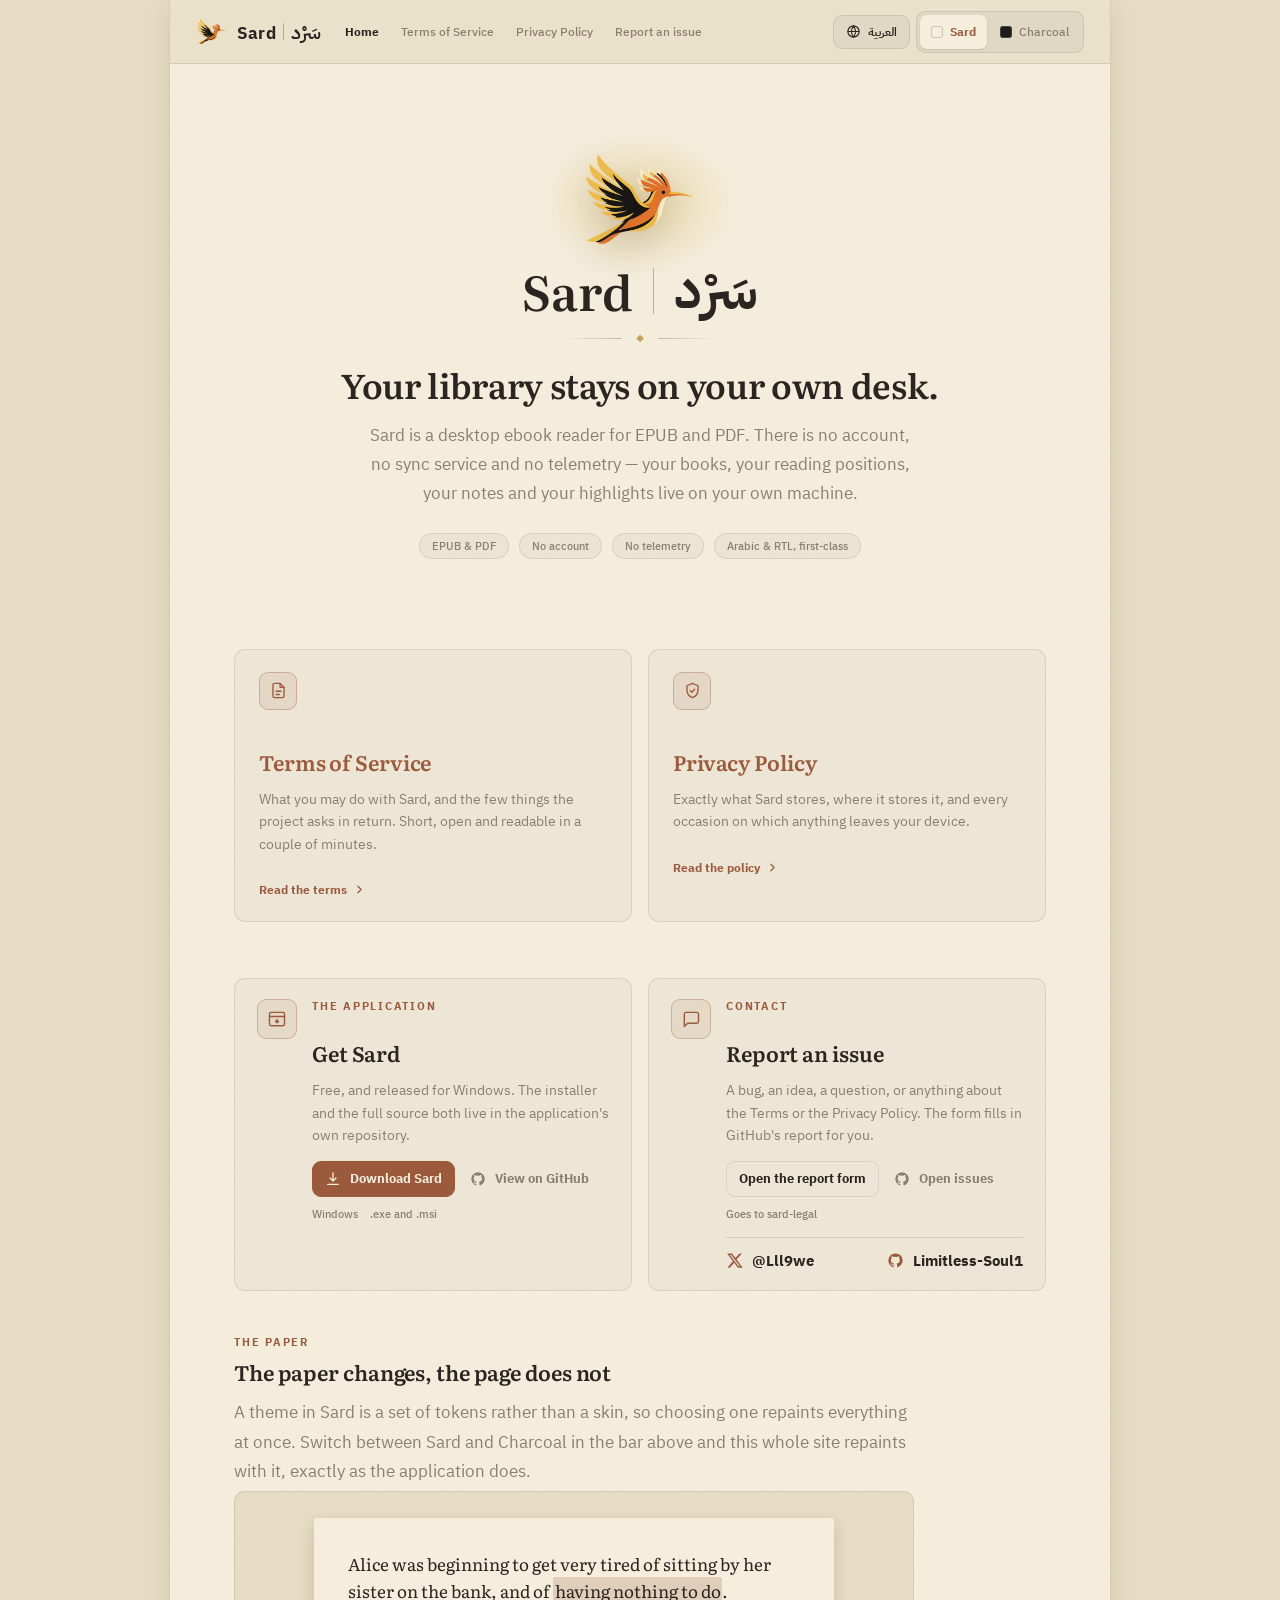
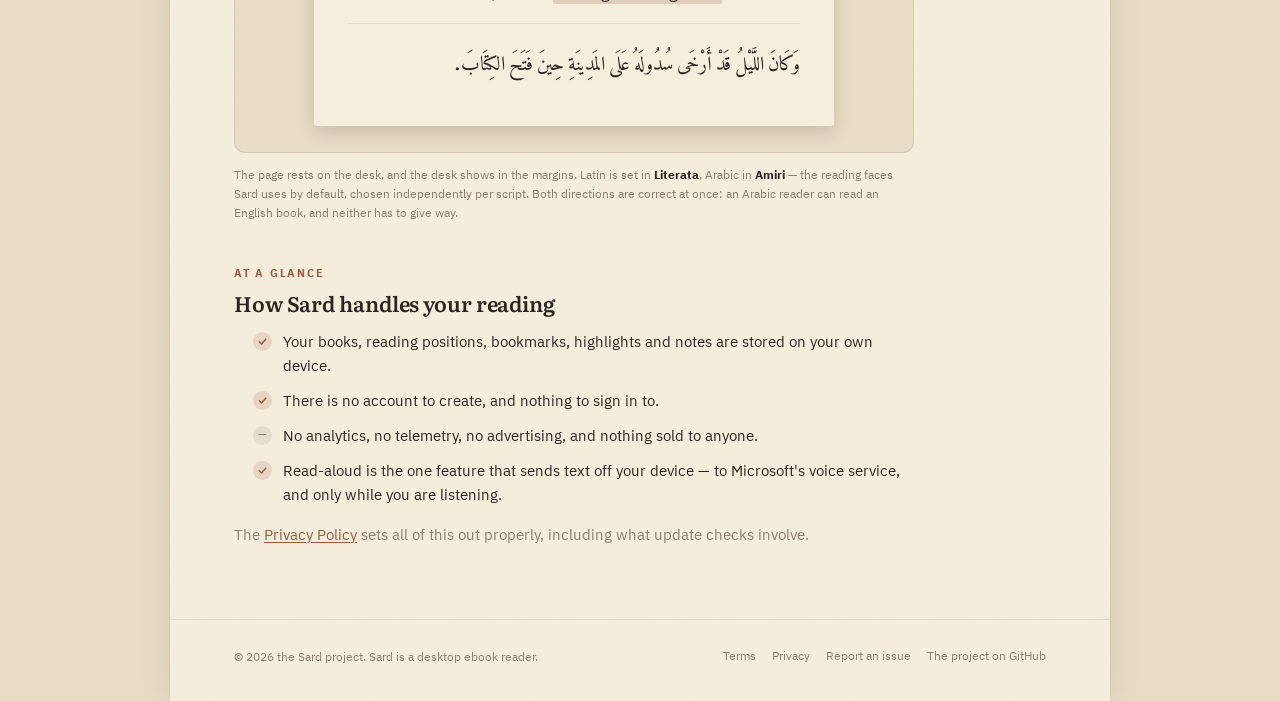
==== commit e93f4c06: "Move the accounts into the panel that already carries the Contact label The home page had said "Cont" ====
--- a/index.html
+++ b/index.html
@@ -172,6 +172,16 @@
                 <a class="btn btn-quiet" href="https://github.com/Limitless-Soul1/sard-legal/issues"><svg width="16" height="16" viewBox="0 0 24 24" fill="currentColor" aria-hidden="true"><path d="M12 2A10 10 0 0 0 8.8 21.5c.5.1.7-.2.7-.5v-1.7C6.7 19.9 6.1 18 6.1 18c-.5-1.2-1.1-1.5-1.1-1.5-.9-.6.1-.6.1-.6 1 .1 1.5 1 1.5 1 .9 1.5 2.3 1.1 2.9.8.1-.6.3-1.1.6-1.3-2.2-.3-4.6-1.1-4.6-5 0-1.1.4-2 1-2.7-.1-.3-.4-1.3.1-2.7 0 0 .8-.3 2.7 1a9.4 9.4 0 0 1 5 0c1.9-1.3 2.7-1 2.7-1 .5 1.4.2 2.4.1 2.7.6.7 1 1.6 1 2.7 0 3.9-2.4 4.7-4.6 5 .4.3.7.9.7 1.9v2.8c0 .3.2.6.7.5A10 10 0 0 0 12 2z"></path></svg><span>Open issues</span></a>
               </div>
               <p class="meta"><span>Goes to sard-legal</span></p>
+              <div class="accounts">
+                <a class="account" href="https://x.com/Lll9we">
+                  <svg viewBox="0 0 24 24" fill="currentColor" aria-hidden="true"><path d="M18.9 2.2h3.4l-7.4 8.4 8.7 11.5h-6.8l-5.3-7-6.1 7H1.9l7.9-9L1.5 2.2h7l4.8 6.4ZM17.7 20h1.9L7.4 4.2H5.3Z"></path></svg>
+                  <span class="account-name" dir="ltr">@Lll9we</span>
+                </a>
+                <a class="account" href="https://github.com/Limitless-Soul1">
+                  <svg viewBox="0 0 24 24" fill="currentColor" aria-hidden="true"><path d="M12 2A10 10 0 0 0 8.8 21.5c.5.1.7-.2.7-.5v-1.7C6.7 19.9 6.1 18 6.1 18c-.5-1.2-1.1-1.5-1.1-1.5-.9-.6.1-.6.1-.6 1 .1 1.5 1 1.5 1 .9 1.5 2.3 1.1 2.9.8.1-.6.3-1.1.6-1.3-2.2-.3-4.6-1.1-4.6-5 0-1.1.4-2 1-2.7-.1-.3-.4-1.3.1-2.7 0 0 .8-.3 2.7 1a9.4 9.4 0 0 1 5 0c1.9-1.3 2.7-1 2.7-1 .5 1.4.2 2.4.1 2.7.6.7 1 1.6 1 2.7 0 3.9-2.4 4.7-4.6 5 .4.3.7.9.7 1.9v2.8c0 .3.2.6.7.5A10 10 0 0 0 12 2z"></path></svg>
+                  <span class="account-name" dir="ltr">Limitless-Soul1</span>
+                </a>
+              </div>
             </div>
             <div class="lang-ar" lang="ar" dir="rtl">
               <span class="eyebrow">للتواصل</span>
@@ -183,6 +193,16 @@
                 <a class="btn btn-quiet" href="https://github.com/Limitless-Soul1/sard-legal/issues"><svg width="16" height="16" viewBox="0 0 24 24" fill="currentColor" aria-hidden="true"><path d="M12 2A10 10 0 0 0 8.8 21.5c.5.1.7-.2.7-.5v-1.7C6.7 19.9 6.1 18 6.1 18c-.5-1.2-1.1-1.5-1.1-1.5-.9-.6.1-.6.1-.6 1 .1 1.5 1 1.5 1 .9 1.5 2.3 1.1 2.9.8.1-.6.3-1.1.6-1.3-2.2-.3-4.6-1.1-4.6-5 0-1.1.4-2 1-2.7-.1-.3-.4-1.3.1-2.7 0 0 .8-.3 2.7 1a9.4 9.4 0 0 1 5 0c1.9-1.3 2.7-1 2.7-1 .5 1.4.2 2.4.1 2.7.6.7 1 1.6 1 2.7 0 3.9-2.4 4.7-4.6 5 .4.3.7.9.7 1.9v2.8c0 .3.2.6.7.5A10 10 0 0 0 12 2z"></path></svg><span>البلاغات المفتوحة</span></a>
               </div>
               <p class="meta"><span>تذهب إلى sard-legal</span></p>
+              <div class="accounts">
+                <a class="account" href="https://x.com/Lll9we">
+                  <svg viewBox="0 0 24 24" fill="currentColor" aria-hidden="true"><path d="M18.9 2.2h3.4l-7.4 8.4 8.7 11.5h-6.8l-5.3-7-6.1 7H1.9l7.9-9L1.5 2.2h7l4.8 6.4ZM17.7 20h1.9L7.4 4.2H5.3Z"></path></svg>
+                  <span class="account-name" dir="ltr">@Lll9we</span>
+                </a>
+                <a class="account" href="https://github.com/Limitless-Soul1">
+                  <svg viewBox="0 0 24 24" fill="currentColor" aria-hidden="true"><path d="M12 2A10 10 0 0 0 8.8 21.5c.5.1.7-.2.7-.5v-1.7C6.7 19.9 6.1 18 6.1 18c-.5-1.2-1.1-1.5-1.1-1.5-.9-.6.1-.6.1-.6 1 .1 1.5 1 1.5 1 .9 1.5 2.3 1.1 2.9.8.1-.6.3-1.1.6-1.3-2.2-.3-4.6-1.1-4.6-5 0-1.1.4-2 1-2.7-.1-.3-.4-1.3.1-2.7 0 0 .8-.3 2.7 1a9.4 9.4 0 0 1 5 0c1.9-1.3 2.7-1 2.7-1 .5 1.4.2 2.4.1 2.7.6.7 1 1.6 1 2.7 0 3.9-2.4 4.7-4.6 5 .4.3.7.9.7 1.9v2.8c0 .3.2.6.7.5A10 10 0 0 0 12 2z"></path></svg>
+                  <span class="account-name" dir="ltr">Limitless-Soul1</span>
+                </a>
+              </div>
             </div>
           </div>
         </div>
@@ -257,35 +277,6 @@
         </ul>
         <p style="font-size:1rem;color:var(--muted)">تشرح <a href="privacy.html">سياسة الخصوصية</a> ذلك كلّه بالتفصيل، وفيها ما يجري عند
           التحقّق من التحديثات.</p>
-      </div>
-    </section>
-
-    <section class="doc">
-      <div class="lang-en">
-        <h2 style="margin-top:0">Contact</h2>
-        <div class="contact">
-          <a class="contact-link" href="https://x.com/Lll9we">
-            <svg viewBox="0 0 24 24" fill="currentColor" aria-hidden="true"><path d="M18.9 2.2h3.4l-7.4 8.4 8.7 11.5h-6.8l-5.3-7-6.1 7H1.9l7.9-9L1.5 2.2h7l4.8 6.4ZM17.7 20h1.9L7.4 4.2H5.3Z"></path></svg>
-            <span dir="ltr">@Lll9we</span>
-          </a>
-          <a class="contact-link" href="https://github.com/Limitless-Soul1">
-            <svg viewBox="0 0 24 24" fill="currentColor" aria-hidden="true"><path d="M12 2a10 10 0 0 0-3.16 19.49c.5.09.68-.22.68-.48l-.01-1.7c-2.78.6-3.37-1.34-3.37-1.34-.45-1.16-1.11-1.47-1.11-1.47-.91-.62.07-.61.07-.61 1 .07 1.53 1.03 1.53 1.03.89 1.53 2.34 1.09 2.91.83.09-.65.35-1.09.63-1.34-2.22-.25-4.56-1.11-4.56-4.94 0-1.09.39-1.98 1.03-2.68-.1-.25-.45-1.27.1-2.65 0 0 .84-.27 2.75 1.02a9.5 9.5 0 0 1 5 0c1.91-1.29 2.75-1.02 2.75-1.02.55 1.38.2 2.4.1 2.65.64.7 1.03 1.59 1.03 2.68 0 3.84-2.34 4.69-4.57 4.94.36.31.68.92.68 1.85l-.01 2.75c0 .27.18.58.69.48A10 10 0 0 0 12 2Z"></path></svg>
-            <span dir="ltr">Limitless-Soul1</span>
-          </a>
-        </div>
-      </div>
-      <div class="lang-ar" lang="ar" dir="rtl">
-        <h2 style="margin-top:0">للتواصل</h2>
-        <div class="contact">
-          <a class="contact-link" href="https://x.com/Lll9we">
-            <svg viewBox="0 0 24 24" fill="currentColor" aria-hidden="true"><path d="M18.9 2.2h3.4l-7.4 8.4 8.7 11.5h-6.8l-5.3-7-6.1 7H1.9l7.9-9L1.5 2.2h7l4.8 6.4ZM17.7 20h1.9L7.4 4.2H5.3Z"></path></svg>
-            <span dir="ltr">@Lll9we</span>
-          </a>
-          <a class="contact-link" href="https://github.com/Limitless-Soul1">
-            <svg viewBox="0 0 24 24" fill="currentColor" aria-hidden="true"><path d="M12 2a10 10 0 0 0-3.16 19.49c.5.09.68-.22.68-.48l-.01-1.7c-2.78.6-3.37-1.34-3.37-1.34-.45-1.16-1.11-1.47-1.11-1.47-.91-.62.07-.61.07-.61 1 .07 1.53 1.03 1.53 1.03.89 1.53 2.34 1.09 2.91.83.09-.65.35-1.09.63-1.34-2.22-.25-4.56-1.11-4.56-4.94 0-1.09.39-1.98 1.03-2.68-.1-.25-.45-1.27.1-2.65 0 0 .84-.27 2.75 1.02a9.5 9.5 0 0 1 5 0c1.91-1.29 2.75-1.02 2.75-1.02.55 1.38.2 2.4.1 2.65.64.7 1.03 1.59 1.03 2.68 0 3.84-2.34 4.69-4.57 4.94.36.31.68.92.68 1.85l-.01 2.75c0 .27.18.58.69.48A10 10 0 0 0 12 2Z"></path></svg>
-            <span dir="ltr">Limitless-Soul1</span>
-          </a>
-        </div>
       </div>
     </section>
 
--- a/assets/sard.css
+++ b/assets/sard.css
@@ -485,33 +485,35 @@
 .doc li::marker{color:var(--accent);}
 .doc a{color:var(--accent); text-underline-offset:2px;}
 
-/* ---- Contact -------------------------------------------------------------------
-   Two marks and two names, at the weight of everything else on the page rather than
-   as a row of social buttons. Quieter than `.btn` on purpose: no fill, no lift, and
-   the ink only resolves on hover.
-
-   `a.contact-link` is (0,1,1) — the same weight as `.doc a` two lines above, which paints
-   every link in the accent. A tie is settled by ORDER, so this block sits AFTER it rather
-   than doubling a class, which was the first attempt and changed nothing: at (0,1,1) and
-   172 lines earlier it lost the tie and the pills came out accent-on-parchment.
-
-   A shared minimum width because the two names are seven and fifteen characters: left
-   to their contents they read as two unrelated controls instead of one pair. */
-.contact{display:flex; flex-wrap:wrap; gap:10px; margin:0 0 6px;}
-a.contact-link{
-  display:inline-flex; align-items:center; justify-content:center; gap:9px;
-  min-width:186px; min-height:42px; padding:0 16px; border-radius:9px;
-  border:1px solid var(--chrome-border); background:transparent;
-  color:var(--muted); font:500 .875rem var(--ui); text-decoration:none;
-  transition:background-color 160ms linear, border-color 160ms linear, color 160ms linear;
-}
-a.contact-link:hover{
-  background:color-mix(in srgb,var(--text) 4%,transparent);
-  border-color:color-mix(in srgb,var(--text) 22%,transparent);
-  color:var(--text);
-}
-a.contact-link:focus-visible{outline:2px solid var(--accent); outline-offset:2px; color:var(--text);}
-.contact-link svg{width:16px; height:16px; flex:none;}
+/* ---- The project's accounts ----------------------------------------------------
+   Inside the panel the page already gives the Contact eyebrow to, rather than in a
+   section of their own at the foot: the site had designated a place for this, and a
+   second "Contact" heading above the footer read as an afterthought because it was
+   one.
+
+   The panel's closing band, not its smallest print. The names carry the body ink at
+   the weight of a heading, the marks carry the accent the panel's own icon and
+   eyebrow use, and the rule runs the width of the text column so the two anchor its
+   ends. Still no fill, no border, no lift — the prominence is ink and size, which is
+   how the rest of the page makes something matter.
+
+   After `.doc a` on purpose: both are (0,1,1) and a tie is settled by order, so a
+   block placed earlier loses and the names come out as ordinary accent links. */
+.accounts{
+  display:flex; flex-wrap:wrap; align-items:center; justify-content:space-between;
+  gap:10px 26px; margin:16px 0 0; padding-top:13px;
+  border-top:1px solid color-mix(in srgb,var(--text) 13%,transparent);
+}
+a.account{
+  display:inline-flex; align-items:center; gap:9px; text-decoration:none;
+  color:var(--text); font:600 .9375rem var(--ui);
+  transition:color 160ms linear;
+}
+a.account svg{width:17px; height:17px; flex:none; color:var(--accent);}
+a.account .account-name{text-underline-offset:3px;}
+a.account:hover{color:var(--accent);}
+a.account:hover .account-name{text-decoration:underline;}
+a.account:focus-visible{outline:2px solid var(--accent); outline-offset:3px; border-radius:4px;}
 .doc strong{font-weight:600; color:var(--text);}
 .doc .lede{margin:0 0 4px; font-size:1.0625rem; line-height:1.75; color:var(--muted); text-wrap:pretty;}
 .doc code{
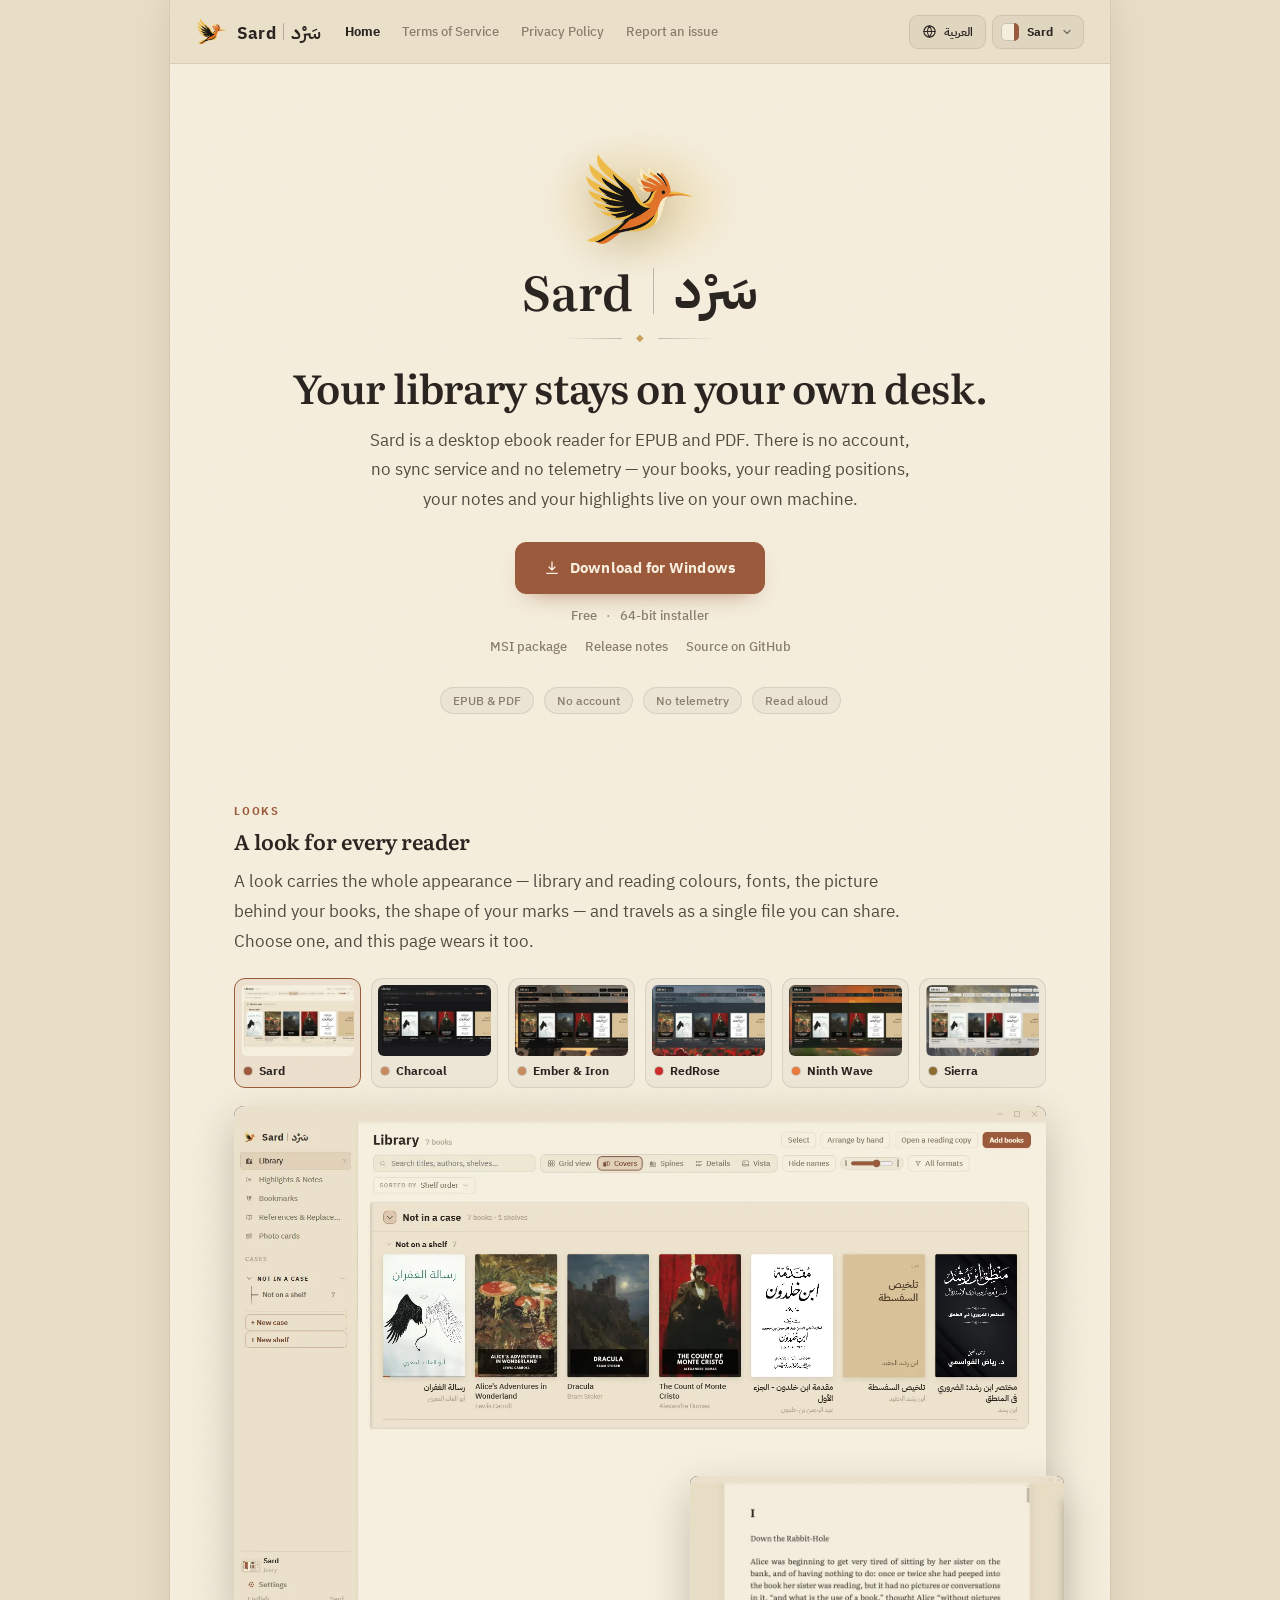
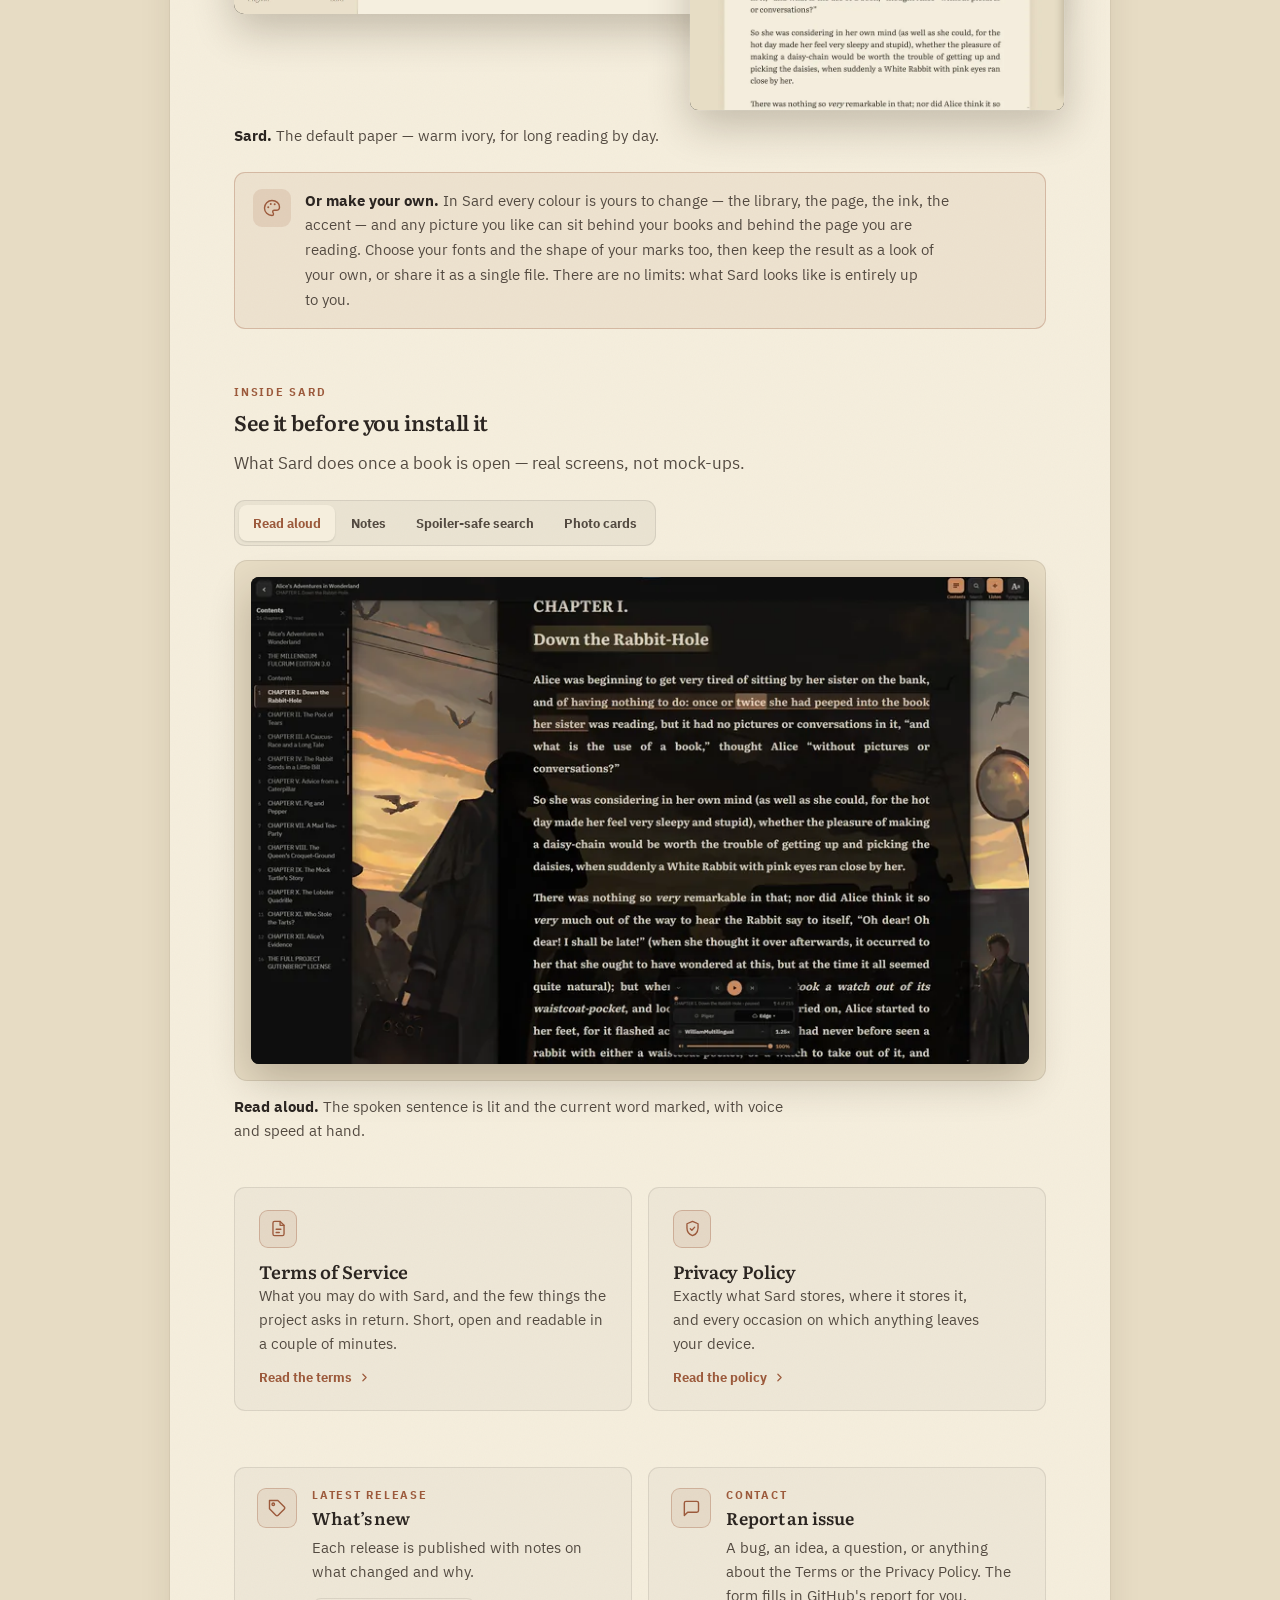
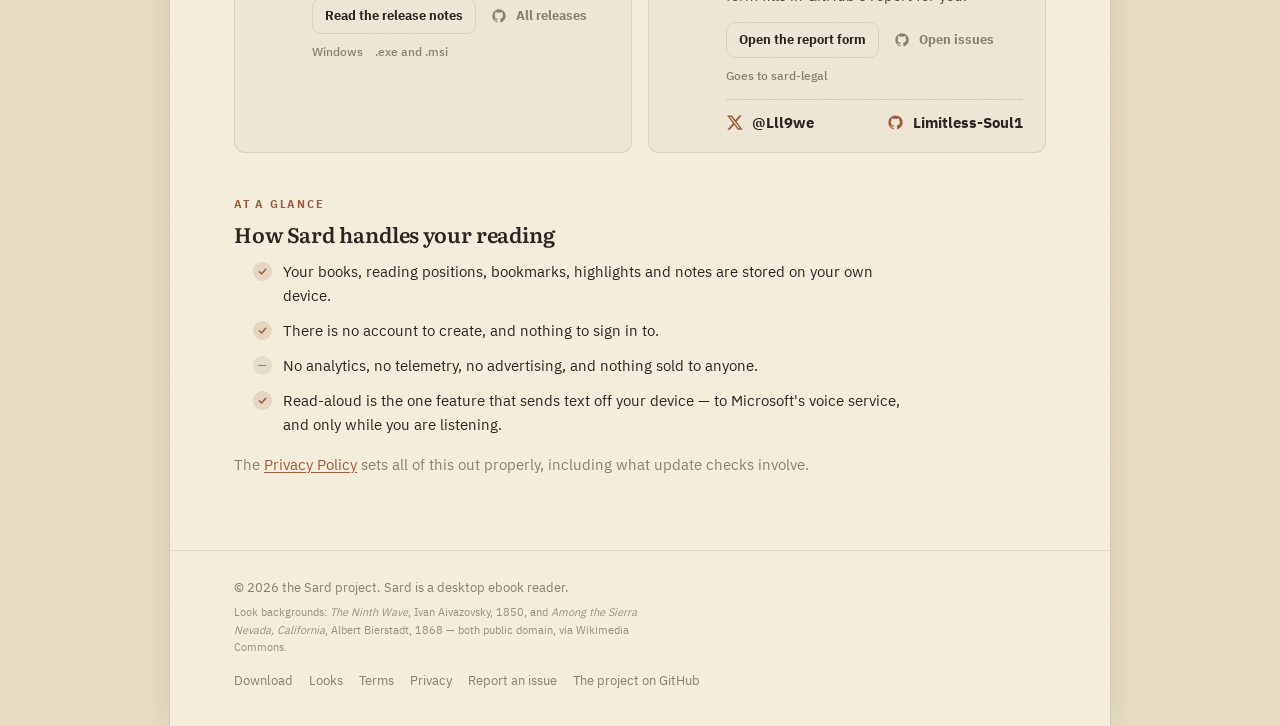
==== commit 65940742: "Put the download and the looks at the front of the home page - Download for Windows resolves the new" ====
--- a/index.html
+++ b/index.html
@@ -1,18 +1,19 @@
 <!doctype html>
 <html lang="en" dir="ltr" data-lang="en"
-      data-title-en="Sard — Legal &amp; Privacy"
-      data-title-ar="سَرْد — الشروط والخصوصية">
+      data-title-en="Sard — Ebook reader for EPUB &amp; PDF"
+      data-title-ar="سَرْد — قارئ كتب EPUB وPDF">
 <head>
 <meta charset="utf-8">
 <meta name="viewport" content="width=device-width, initial-scale=1">
-<title>Sard — Legal &amp; Privacy</title>
+<title>Sard — Ebook reader for EPUB &amp; PDF</title>
 <meta name="color-scheme" content="light dark">
-<meta name="description" content="Terms of Service and Privacy Policy for Sard, a desktop ebook reader for EPUB and PDF. No account, no telemetry — your library stays on your own machine.">
+<meta name="description" content="Sard is a free desktop ebook reader for EPUB and PDF. No account, no telemetry — your library stays on your own machine. Download the latest release for Windows.">
 <meta property="og:type" content="website">
-<meta property="og:title" content="Sard — Legal &amp; Privacy">
-<meta property="og:description" content="Terms of Service and Privacy Policy for Sard, a desktop ebook reader for EPUB and PDF.">
+<meta property="og:title" content="Sard — Ebook reader for EPUB &amp; PDF">
+<meta property="og:description" content="A free desktop ebook reader for EPUB and PDF. No account, no telemetry.">
 <meta property="og:image" content="assets/sard-bird.png">
 <link rel="icon" href="assets/favicon.png" type="image/png">
+<link rel="preconnect" href="https://api.github.com" crossorigin>
 <link rel="preload" href="assets/fonts/plex-400.woff2" as="font" type="font/woff2" crossorigin>
 <link rel="preload" href="assets/fonts/literata-var.woff2" as="font" type="font/woff2" crossorigin>
 <link rel="stylesheet" href="assets/sard.css">
@@ -65,22 +66,177 @@
           highlights live on your own machine.</p>
       </div>
       <div class="lang-ar" lang="ar" dir="rtl">
-        <h1>مكتبتك تبقى معك، على جهازك.</h1>
+        <h1><span class="ar-type" data-swash="1 4" data-break="3"><span class="vh">مكتبتك تبقى معك، على جهازك.</span><svg class="ar-display ar-wide" width="369" height="40" viewBox="-35 -1000 13091 1420" style="--a:9.219" aria-hidden="true" focusable="false"><path fill="currentColor" d="M1436 -752H1419V-750L1418 -752L1343 -653L1372 -186C1209 -149 1043 -127 820 -127C571 -127 285 -154 34 -306L25 -291L170 -89C347 -8 543 30 788 30C1032 30 1249 -7 1360 -48C1407 -156 1450 -291 1450 -414V-518L1483 -559ZM889 -577 882 -587H864C787 -587 755 -547 740 -500C722 -446 738 -415 797 -401L867 -383C813 -362 760 -348 672 -335V-313C703 -293 745 -289 773 -289C837 -289 878 -337 887 -399L890 -417C895 -448 869 -459 836 -467C801 -476 756 -481 758 -496C759 -512 813 -518 845 -518H871Z M1594 -282C1645 -225 1708 -157 1739 -96C1700 21 1567 95 1390 120V137L1594 230C1688 123 1759 -28 1759 -165C1759 -179 1758 -194 1756 -208L1784 -272L1670 -422H1653ZM1747 -597C1748 -598 1748 -611 1747 -612L1660 -699L1572 -611V-598L1660 -510Z M2018 0C2050 0 2067 -17 2067 -49V-164C1987 -164 1958 -172 1958 -221V-751H1940L1851 -626L1875 -221C1885 -68 1927 0 2018 0Z M2063 -164C2034 -164 2019 -149 2019 -120V0C2047 0 2075 -3 2101 -8C2115 102 2170 190 2284 190C2392 190 2445 106 2436 -1C2439 0 2442 0 2445 0C2477 0 2494 -17 2494 -49V-164C2455 -164 2397 -167 2350 -172C2380 -219 2396 -271 2396 -322C2396 -427 2350 -465 2232 -505L2210 -494L2107 -171C2106 -169 2106 -167 2106 -165C2094 -164 2083 -164 2071 -164ZM2130 -169 2192 -356C2244 -342 2375 -297 2375 -266C2375 -244 2279 -180 2129 -167C2130 -167 2130 -168 2130 -169ZM2259 -75C2373 -44 2408 -15 2425 18C2413 25 2361 39 2306 39C2239 39 2180 17 2147 -19C2189 -32 2226 -52 2259 -75Z M2585 -299C2688 -299 2767 -227 2882 -191C2800 -169 2697 -164 2530 -164H2495C2463 -164 2446 -147 2446 -115V0C2543 0 2617 -24 2718 -107C2736 -122 2798 -171 2920 -171H3037L3077 -278L3072 -290H3027C2857 -290 2763 -449 2643 -449C2600 -449 2566 -428 2532 -398L2492 -298L2501 -288C2530 -293 2560 -299 2585 -299ZM2861 180C2862 179 2862 166 2861 165L2774 78L2686 166V179L2774 267Z M3673 -132 3681 -117 3988 -55C3886 -7 3734 54 3602 54C3487 54 3380 12 3380 -139C3380 -191 3397 -262 3416 -319H3400C3365 -226 3344 -133 3344 -47C3344 134 3439 216 3592 216C3722 216 3866 156 3973 45L4000 -46C4036 -166 3977 -198 3773 -236L3704 -250Z M3704 -249 3729 -162C3762 -157 3792 -155 3820 -155C3886 -155 3939 -167 3993 -182L4066 -279L4069 -221C4079 -68 4121 0 4212 0C4244 0 4261 -17 4261 -49V-164C4181 -164 4152 -172 4152 -221V-751H4134L4045 -626L4046 -618L4045 -625L4063 -295C4005 -261 3904 -248 3704 -249Z M4261 -164C4230 -164 4212 -153 4212 -120V0C4362 0 4572 -30 4698 -79L4759 -193L4751 -208C4656 -189 4580 -182 4520 -182C4342 -182 4302 -247 4302 -272C4302 -302 4357 -343 4461 -343C4545 -343 4609 -317 4646 -289L4658 -296C4649 -352 4622 -494 4486 -494C4357 -494 4288 -367 4288 -265C4288 -224 4298 -191 4316 -164C4298 -164 4280 -164 4261 -164Z M5170 -294 5147 -309C5095 -230 5068 -152 5068 -95C5068 -22 5114 19 5167 19C5216 19 5253 -16 5253 -71C5253 -120 5222 -153 5178 -153C5162 -153 5144 -149 5126 -142C5127 -180 5141 -232 5170 -294Z M6141 0C6173 0 6190 -17 6190 -49V-164C6110 -164 6081 -172 6081 -221V-751H6063L5974 -626L5998 -221C5999 -208 6000 -196 6001 -184C5919 -172 5736 -147 5609 -147C5461 -147 5366 -181 5366 -315C5366 -338 5369 -368 5373 -398H5355C5335 -325 5324 -264 5324 -207C5324 -33 5428 18 5573 18C5701 18 5872 -22 5959 -44L6004 -163C6020 -50 6063 0 6141 0ZM5790 -577 5783 -587H5765C5688 -587 5656 -547 5641 -500C5623 -446 5639 -415 5698 -401L5768 -383C5714 -362 5661 -348 5573 -335V-313C5604 -293 5646 -289 5674 -289C5738 -289 5779 -337 5788 -399L5791 -417C5796 -448 5770 -459 5737 -467C5702 -476 5657 -481 5659 -496C5660 -512 5714 -518 5746 -518H5772Z M6205 -311C6236 -258 6267 -210 6302 -168C6273 -165 6239 -164 6190 -164L6142 -127V0C6188 0 6229 -9 6272 -24L6373 -95C6444 -35 6530 0 6645 0C6682 0 6693 -14 6693 -41V-164H6587C6557 -164 6531 -164 6508 -165C6582 -209 6614 -266 6614 -326C6614 -432 6524 -473 6424 -473C6366 -473 6304 -459 6260 -442L6205 -324ZM6299 -284 6277 -319C6322 -324 6381 -329 6433 -329C6512 -329 6588 -315 6588 -280C6588 -245 6463 -201 6398 -183C6359 -199 6332 -229 6299 -284Z M6760 -168H6759C6743 -165 6724 -164 6693 -164C6661 -164 6645 -148 6645 -116V0C6674 0 6702 -4 6718 -12L6766 -114L6826 -82C6899 -42 6968 -19 7066 -5C7097 -54 7124 -102 7141 -152L7144 -160C7189 -293 7118 -435 7011 -435C6940 -435 6872 -373 6807 -255ZM6813 -239 6816 -242C6839 -285 6875 -311 6918 -311C6994 -311 7078 -239 7101 -149C7033 -162 6919 -193 6813 -239Z M8605 -67V-51L8627 -46V-44L8870 22C8781 55 8433 101 8204 101C7934 101 7627 37 7412 -76L7402 -63L7545 137C7777 243 8020 258 8165 258C8457 258 8753 197 8863 139L8903 -27C8913 -66 8890 -95 8850 -114V-164C8769 -164 8722 -173 8644 -193Z M9291 0C9323 0 9340 -17 9340 -49V-164C9285 -164 9237 -165 9195 -168C9239 -210 9266 -261 9266 -327C9266 -424 9208 -477 9126 -477C9002 -477 8899 -356 8899 -247C8899 -216 8907 -189 8921 -164C8901 -164 8881 -164 8861 -164C8827 -164 8811 -149 8811 -115V0C8850 0 8875 -4 8908 -13L9023 -69C9103 -23 9207 0 9291 0ZM8918 -280C8948 -309 9007 -332 9069 -332C9156 -332 9218 -287 9213 -208L9098 -179C8997 -197 8945 -229 8918 -280ZM9240 -634C9241 -634 9241 -646 9240 -647L9162 -725L9092 -655L9022 -725L8943 -646V-635L9022 -555L9092 -625L9162 -555Z M9341 -164C9309 -164 9293 -148 9293 -116V0C9343 0 9404 -13 9443 -39L9473 -152C9471 -35 9539 0 9619 0C9651 0 9668 -17 9668 -49V-164C9589 -164 9529 -188 9525 -267L9522 -332H9504L9485 -242C9479 -218 9476 -196 9474 -176C9445 -171 9387 -164 9341 -164ZM9529 180C9530 179 9530 166 9529 165L9442 78L9354 166V179L9442 267Z M9810 -456H9793L9733 -313C9777 -271 9824 -216 9845 -182C9792 -171 9727 -164 9669 -164C9637 -164 9620 -147 9620 -115V0C9683 0 9755 -18 9811 -49L9854 -164C9868 -203 9875 -241 9874 -279L9896 -330L9814 -451C9813 -452 9812 -454 9810 -456ZM9902 -603C9903 -603 9903 -615 9902 -616L9824 -694L9754 -624L9684 -694L9605 -615V-604L9684 -524L9754 -594L9824 -524Z M11023 0C11055 0 11072 -17 11072 -49V-164C10992 -164 10963 -172 10963 -221V-751H10945L10856 -626L10880 -221C10881 -208 10882 -196 10883 -184C10801 -172 10618 -147 10491 -147C10343 -147 10248 -181 10248 -315C10248 -338 10251 -368 10255 -398H10237C10217 -325 10206 -264 10206 -207C10206 -33 10310 18 10455 18C10583 18 10754 -22 10841 -44L10886 -163C10902 -50 10945 0 11023 0ZM10672 -577 10665 -587H10647C10570 -587 10538 -547 10523 -500C10505 -446 10521 -415 10580 -401L10650 -383C10596 -362 10543 -348 10455 -335V-313C10486 -293 10528 -289 10556 -289C10620 -289 10661 -337 10670 -399L10673 -417C10678 -448 10652 -459 10619 -467C10584 -476 10539 -481 10541 -496C10542 -512 10596 -518 10628 -518H10654Z M11072 -164C11040 -164 11024 -148 11024 -116V0C11106 0 11163 -87 11204 -156L11211 -166C11251 -71 11303 0 11381 0C11413 0 11430 -17 11430 -49V-164C11358 -164 11311 -198 11280 -260H11265C11199 -175 11161 -164 11072 -164ZM11386 -475C11387 -475 11387 -487 11386 -488L11308 -566L11238 -495L11167 -566L11088 -487V-476L11167 -396L11238 -467L11308 -396Z M11431 -164C11399 -164 11382 -147 11382 -115V0C11419 0 11474 -13 11491 -27L11534 -142C11553 -38 11599 0 11676 0C11709 0 11725 -16 11725 -49V-164C11633 -164 11612 -181 11612 -228V-400H11594L11520 -304L11526 -208C11527 -194 11529 -181 11530 -169C11499 -165 11467 -164 11431 -164ZM11613 180C11614 179 11614 166 11613 165L11526 78L11438 166V179L11526 267Z M11725 -164C11693 -164 11677 -148 11677 -116V0C11727 0 11788 -13 11827 -39L11857 -152C11855 -35 11923 0 12003 0C12035 0 12052 -17 12052 -49V-164C11973 -164 11913 -188 11909 -267L11906 -332H11888L11869 -242C11863 -218 11860 -196 11858 -176C11829 -171 11771 -164 11725 -164ZM12011 -490C12012 -490 12012 -502 12011 -503L11933 -581L11863 -510L11792 -581L11713 -502V-491L11792 -411L11863 -482L11933 -411Z M12053 -164C12020 -164 12004 -148 12004 -115V0H12032C12106 0 12178 -17 12218 -47L12276 -178L12298 -154C12372 -71 12403 -1 12482 0C12515 0 12531 -16 12531 -49V-164C12446 -164 12420 -170 12369 -227L12095 -532L12519 -636L12581 -768L12570 -782L12136 -661L12039 -440L12267 -188C12213 -173 12160 -164 12067 -164Z M12598 -168H12597C12581 -165 12562 -164 12531 -164C12499 -164 12483 -148 12483 -116V0C12512 0 12540 -4 12556 -12L12604 -114L12664 -82C12737 -42 12806 -19 12904 -5C12935 -54 12962 -102 12979 -152L12982 -160C13027 -293 12956 -435 12849 -435C12778 -435 12710 -373 12645 -255ZM12651 -239 12654 -242C12677 -285 12713 -311 12756 -311C12832 -311 12916 -239 12939 -149C12871 -162 12757 -193 12651 -239Z"></path></svg><span class="ar-narrow"><svg class="ar-display" width="227" height="40" viewBox="-25 -1000 8048 1420" style="--a:5.6676" aria-hidden="true" focusable="false"><path fill="currentColor" d="M137 -294 114 -309C62 -230 35 -152 35 -95C35 -22 81 19 134 19C183 19 220 -16 220 -71C220 -120 189 -153 145 -153C129 -153 111 -149 93 -142C94 -180 108 -232 137 -294Z M1108 0C1140 0 1157 -17 1157 -49V-164C1077 -164 1048 -172 1048 -221V-751H1030L941 -626L965 -221C966 -208 967 -196 968 -184C886 -172 703 -147 576 -147C428 -147 333 -181 333 -315C333 -338 336 -368 340 -398H322C302 -325 291 -264 291 -207C291 -33 395 18 540 18C668 18 839 -22 926 -44L971 -163C987 -50 1030 0 1108 0ZM757 -577 750 -587H732C655 -587 623 -547 608 -500C590 -446 606 -415 665 -401L735 -383C681 -362 628 -348 540 -335V-313C571 -293 613 -289 641 -289C705 -289 746 -337 755 -399L758 -417C763 -448 737 -459 704 -467C669 -476 624 -481 626 -496C627 -512 681 -518 713 -518H739Z M1172 -311C1203 -258 1234 -210 1269 -168C1240 -165 1206 -164 1157 -164L1109 -127V0C1155 0 1196 -9 1239 -24L1340 -95C1411 -35 1497 0 1612 0C1649 0 1660 -14 1660 -41V-164H1554C1524 -164 1498 -164 1475 -165C1549 -209 1581 -266 1581 -326C1581 -432 1491 -473 1391 -473C1333 -473 1271 -459 1227 -442L1172 -324ZM1266 -284 1244 -319C1289 -324 1348 -329 1400 -329C1479 -329 1555 -315 1555 -280C1555 -245 1430 -201 1365 -183C1326 -199 1299 -229 1266 -284Z M1727 -168H1726C1710 -165 1691 -164 1660 -164C1628 -164 1612 -148 1612 -116V0C1641 0 1669 -4 1685 -12L1733 -114L1793 -82C1866 -42 1935 -19 2033 -5C2064 -54 2091 -102 2108 -152L2111 -160C2156 -293 2085 -435 1978 -435C1907 -435 1839 -373 1774 -255ZM1780 -239 1783 -242C1806 -285 1842 -311 1885 -311C1961 -311 2045 -239 2068 -149C2000 -162 1886 -193 1780 -239Z M3572 -67V-51L3594 -46V-44L3837 22C3748 55 3400 101 3171 101C2901 101 2594 37 2379 -76L2369 -63L2512 137C2744 243 2987 258 3132 258C3424 258 3720 197 3830 139L3870 -27C3880 -66 3857 -95 3817 -114V-164C3736 -164 3689 -173 3611 -193Z M4258 0C4290 0 4307 -17 4307 -49V-164C4252 -164 4204 -165 4162 -168C4206 -210 4233 -261 4233 -327C4233 -424 4175 -477 4093 -477C3969 -477 3866 -356 3866 -247C3866 -216 3874 -189 3888 -164C3868 -164 3848 -164 3828 -164C3794 -164 3778 -149 3778 -115V0C3817 0 3842 -4 3875 -13L3990 -69C4070 -23 4174 0 4258 0ZM3885 -280C3915 -309 3974 -332 4036 -332C4123 -332 4185 -287 4180 -208L4065 -179C3964 -197 3912 -229 3885 -280ZM4207 -634C4208 -634 4208 -646 4207 -647L4129 -725L4059 -655L3989 -725L3910 -646V-635L3989 -555L4059 -625L4129 -555Z M4308 -164C4276 -164 4260 -148 4260 -116V0C4310 0 4371 -13 4410 -39L4440 -152C4438 -35 4506 0 4586 0C4618 0 4635 -17 4635 -49V-164C4556 -164 4496 -188 4492 -267L4489 -332H4471L4452 -242C4446 -218 4443 -196 4441 -176C4412 -171 4354 -164 4308 -164ZM4496 180C4497 179 4497 166 4496 165L4409 78L4321 166V179L4409 267Z M4777 -456H4760L4700 -313C4744 -271 4791 -216 4812 -182C4759 -171 4694 -164 4636 -164C4604 -164 4587 -147 4587 -115V0C4650 0 4722 -18 4778 -49L4821 -164C4835 -203 4842 -241 4841 -279L4863 -330L4781 -451C4780 -452 4779 -454 4777 -456ZM4869 -603C4870 -603 4870 -615 4869 -616L4791 -694L4721 -624L4651 -694L4572 -615V-604L4651 -524L4721 -594L4791 -524Z M5990 0C6022 0 6039 -17 6039 -49V-164C5959 -164 5930 -172 5930 -221V-751H5912L5823 -626L5847 -221C5848 -208 5849 -196 5850 -184C5768 -172 5585 -147 5458 -147C5310 -147 5215 -181 5215 -315C5215 -338 5218 -368 5222 -398H5204C5184 -325 5173 -264 5173 -207C5173 -33 5277 18 5422 18C5550 18 5721 -22 5808 -44L5853 -163C5869 -50 5912 0 5990 0ZM5639 -577 5632 -587H5614C5537 -587 5505 -547 5490 -500C5472 -446 5488 -415 5547 -401L5617 -383C5563 -362 5510 -348 5422 -335V-313C5453 -293 5495 -289 5523 -289C5587 -289 5628 -337 5637 -399L5640 -417C5645 -448 5619 -459 5586 -467C5551 -476 5506 -481 5508 -496C5509 -512 5563 -518 5595 -518H5621Z M6039 -164C6007 -164 5991 -148 5991 -116V0C6073 0 6130 -87 6171 -156L6178 -166C6218 -71 6270 0 6348 0C6380 0 6397 -17 6397 -49V-164C6325 -164 6278 -198 6247 -260H6232C6166 -175 6128 -164 6039 -164ZM6353 -475C6354 -475 6354 -487 6353 -488L6275 -566L6205 -495L6134 -566L6055 -487V-476L6134 -396L6205 -467L6275 -396Z M6398 -164C6366 -164 6349 -147 6349 -115V0C6386 0 6441 -13 6458 -27L6501 -142C6520 -38 6566 0 6643 0C6676 0 6692 -16 6692 -49V-164C6600 -164 6579 -181 6579 -228V-400H6561L6487 -304L6493 -208C6494 -194 6496 -181 6497 -169C6466 -165 6434 -164 6398 -164ZM6580 180C6581 179 6581 166 6580 165L6493 78L6405 166V179L6493 267Z M6692 -164C6660 -164 6644 -148 6644 -116V0C6694 0 6755 -13 6794 -39L6824 -152C6822 -35 6890 0 6970 0C7002 0 7019 -17 7019 -49V-164C6940 -164 6880 -188 6876 -267L6873 -332H6855L6836 -242C6830 -218 6827 -196 6825 -176C6796 -171 6738 -164 6692 -164ZM6978 -490C6979 -490 6979 -502 6978 -503L6900 -581L6830 -510L6759 -581L6680 -502V-491L6759 -411L6830 -482L6900 -411Z M7020 -164C6987 -164 6971 -148 6971 -115V0H6999C7073 0 7145 -17 7185 -47L7243 -178L7265 -154C7339 -71 7370 -1 7449 0C7482 0 7498 -16 7498 -49V-164C7413 -164 7387 -170 7336 -227L7062 -532L7486 -636L7548 -768L7537 -782L7103 -661L7006 -440L7234 -188C7180 -173 7127 -164 7034 -164Z M7565 -168H7564C7548 -165 7529 -164 7498 -164C7466 -164 7450 -148 7450 -116V0C7479 0 7507 -4 7523 -12L7571 -114L7631 -82C7704 -42 7773 -19 7871 -5C7902 -54 7929 -102 7946 -152L7949 -160C7994 -293 7923 -435 7816 -435C7745 -435 7677 -373 7612 -255ZM7618 -239 7621 -242C7644 -285 7680 -311 7723 -311C7799 -311 7883 -239 7906 -149C7838 -162 7724 -193 7618 -239Z"></path></svg><svg class="ar-display" width="137" height="40" viewBox="-35 -1000 4854 1420" style="--a:3.4183" aria-hidden="true" focusable="false"><path fill="currentColor" d="M1436 -752H1419V-750L1418 -752L1343 -653L1372 -186C1209 -149 1043 -127 820 -127C571 -127 285 -154 34 -306L25 -291L170 -89C347 -8 543 30 788 30C1032 30 1249 -7 1360 -48C1407 -156 1450 -291 1450 -414V-518L1483 -559ZM889 -577 882 -587H864C787 -587 755 -547 740 -500C722 -446 738 -415 797 -401L867 -383C813 -362 760 -348 672 -335V-313C703 -293 745 -289 773 -289C837 -289 878 -337 887 -399L890 -417C895 -448 869 -459 836 -467C801 -476 756 -481 758 -496C759 -512 813 -518 845 -518H871Z M1594 -282C1645 -225 1708 -157 1739 -96C1700 21 1567 95 1390 120V137L1594 230C1688 123 1759 -28 1759 -165C1759 -179 1758 -194 1756 -208L1784 -272L1670 -422H1653ZM1747 -597C1748 -598 1748 -611 1747 -612L1660 -699L1572 -611V-598L1660 -510Z M2018 0C2050 0 2067 -17 2067 -49V-164C1987 -164 1958 -172 1958 -221V-751H1940L1851 -626L1875 -221C1885 -68 1927 0 2018 0Z M2063 -164C2034 -164 2019 -149 2019 -120V0C2047 0 2075 -3 2101 -8C2115 102 2170 190 2284 190C2392 190 2445 106 2436 -1C2439 0 2442 0 2445 0C2477 0 2494 -17 2494 -49V-164C2455 -164 2397 -167 2350 -172C2380 -219 2396 -271 2396 -322C2396 -427 2350 -465 2232 -505L2210 -494L2107 -171C2106 -169 2106 -167 2106 -165C2094 -164 2083 -164 2071 -164ZM2130 -169 2192 -356C2244 -342 2375 -297 2375 -266C2375 -244 2279 -180 2129 -167C2130 -167 2130 -168 2130 -169ZM2259 -75C2373 -44 2408 -15 2425 18C2413 25 2361 39 2306 39C2239 39 2180 17 2147 -19C2189 -32 2226 -52 2259 -75Z M2585 -299C2688 -299 2767 -227 2882 -191C2800 -169 2697 -164 2530 -164H2495C2463 -164 2446 -147 2446 -115V0C2543 0 2617 -24 2718 -107C2736 -122 2798 -171 2920 -171H3037L3077 -278L3072 -290H3027C2857 -290 2763 -449 2643 -449C2600 -449 2566 -428 2532 -398L2492 -298L2501 -288C2530 -293 2560 -299 2585 -299ZM2861 180C2862 179 2862 166 2861 165L2774 78L2686 166V179L2774 267Z M3673 -132 3681 -117 3988 -55C3886 -7 3734 54 3602 54C3487 54 3380 12 3380 -139C3380 -191 3397 -262 3416 -319H3400C3365 -226 3344 -133 3344 -47C3344 134 3439 216 3592 216C3722 216 3866 156 3973 45L4000 -46C4036 -166 3977 -198 3773 -236L3704 -250Z M3704 -249 3729 -162C3762 -157 3792 -155 3820 -155C3886 -155 3939 -167 3993 -182L4066 -279L4069 -221C4079 -68 4121 0 4212 0C4244 0 4261 -17 4261 -49V-164C4181 -164 4152 -172 4152 -221V-751H4134L4045 -626L4046 -618L4045 -625L4063 -295C4005 -261 3904 -248 3704 -249Z M4261 -164C4230 -164 4212 -153 4212 -120V0C4362 0 4572 -30 4698 -79L4759 -193L4751 -208C4656 -189 4580 -182 4520 -182C4342 -182 4302 -247 4302 -272C4302 -302 4357 -343 4461 -343C4545 -343 4609 -317 4646 -289L4658 -296C4649 -352 4622 -494 4486 -494C4357 -494 4288 -367 4288 -265C4288 -224 4298 -191 4316 -164C4298 -164 4280 -164 4261 -164Z"></path></svg></span></span><!--/ar--></h1>
         <p class="lede">سَرْد قارئ كتب إلكترونية لسطح المكتب، يفتح ملفّات EPUB وPDF. بلا حساب ولا مزامنة ولا تتبُّع؛
           فكتبك ومواضع قراءتك وملاحظاتك وتظليلاتك لا تغادر جهازك.</p>
+      </div>
+
+      <!-- The download. Without script, or when GitHub's API cannot be reached, the
+           button opens the latest release page, which always works. With it, the
+           script swaps in the newest installer itself, so one click downloads it. -->
+      <div class="get" id="get-sard">
+        <div class="lang-en">
+          <a class="btn btn-primary btn-download" data-download href="https://github.com/Limitless-Soul1/Sard/releases/latest">
+            <svg class="dl-get" width="18" height="18" viewBox="0 0 24 24" fill="none" stroke="currentColor" stroke-width="2" stroke-linecap="round" stroke-linejoin="round" aria-hidden="true"><g class="dl-arrow"><path d="M12 3v12m0 0l-4.5-4.5M12 15l4.5-4.5"></path></g><path d="M4 20h16"></path></svg>
+            <svg class="dl-done" width="18" height="18" viewBox="0 0 24 24" fill="none" stroke="currentColor" stroke-width="2.4" stroke-linecap="round" stroke-linejoin="round" aria-hidden="true"><path d="M5 12.5l5 5L19 7"></path></svg>
+            <span>Download for Windows</span>
+          </a>
+          <p class="get-meta">
+            <span>Free</span>
+            <span>64-bit installer</span>
+            <span data-release-show hidden>Version <b data-release="version"></b></span>
+            <span data-release-show hidden data-release="size"></span>
+          </p>
+          <p class="get-note" data-download-note aria-live="polite"></p>
+          <p class="get-alt">
+            <a data-download-msi href="https://github.com/Limitless-Soul1/Sard/releases/latest">MSI package</a>
+            <a data-release-notes href="https://github.com/Limitless-Soul1/Sard/releases/latest">Release notes</a>
+            <a href="https://github.com/Limitless-Soul1/Sard">Source on GitHub</a>
+          </p>
+        </div>
+        <div class="lang-ar" lang="ar" dir="rtl">
+          <a class="btn btn-primary btn-download" data-download href="https://github.com/Limitless-Soul1/Sard/releases/latest">
+            <svg class="dl-get" width="18" height="18" viewBox="0 0 24 24" fill="none" stroke="currentColor" stroke-width="2" stroke-linecap="round" stroke-linejoin="round" aria-hidden="true"><g class="dl-arrow"><path d="M12 3v12m0 0l-4.5-4.5M12 15l4.5-4.5"></path></g><path d="M4 20h16"></path></svg>
+            <svg class="dl-done" width="18" height="18" viewBox="0 0 24 24" fill="none" stroke="currentColor" stroke-width="2.4" stroke-linecap="round" stroke-linejoin="round" aria-hidden="true"><path d="M5 12.5l5 5L19 7"></path></svg>
+            <span>تنزيل لنظام ويندوز</span>
+          </a>
+          <p class="get-meta">
+            <span>مجّاني</span>
+            <span>مثبّت 64 بت</span>
+            <span data-release-show hidden>الإصدار <b data-release="version" dir="ltr"></b></span>
+            <span data-release-show hidden data-release="size"></span>
+          </p>
+          <p class="get-note" data-download-note aria-live="polite"></p>
+          <p class="get-alt">
+            <a data-download-msi href="https://github.com/Limitless-Soul1/Sard/releases/latest">حزمة MSI</a>
+            <a data-release-notes href="https://github.com/Limitless-Soul1/Sard/releases/latest">ملاحظات الإصدار</a>
+            <a href="https://github.com/Limitless-Soul1/Sard">الشفرة المصدرية على GitHub</a>
+          </p>
+        </div>
       </div>
 
       <div class="mast-meta">
         <span class="lang-en">EPUB &amp; PDF</span><span class="lang-ar" lang="ar">EPUB وPDF</span>
         <span class="lang-en">No account</span><span class="lang-ar" lang="ar">بلا حساب</span>
         <span class="lang-en">No telemetry</span><span class="lang-ar" lang="ar">بلا تتبُّع</span>
-        <span class="lang-en">Arabic &amp; RTL, first-class</span><span class="lang-ar" lang="ar">عربية أصيلة لا مُعرَّبة</span>
-      </div>
-    </section>
-
-    <section class="doc" style="max-width:none">
-      <div class="cards">
-        <a class="card" href="terms.html">
+        <span class="lang-en">Read aloud</span><span class="lang-ar" lang="ar">قراءة صوتية</span>
+      </div>
+    </section>
+
+    <!-- The looks. Real screens from the application in each look, and the page itself wears the one
+         chosen. Without script the default look's screens show on their own. -->
+    <section class="doc doc-wide looks" id="looks">
+      <div data-reveal>
+        <div class="lang-en" data-r>
+          <span class="eyebrow">Looks</span>
+          <h2>A look for every reader</h2>
+          <p class="lede">A look carries the whole appearance — library and reading colours, fonts, the
+            picture behind your books, the shape of your marks — and travels as a single file you can
+            share. Choose one, and this page wears it too.</p>
+        </div>
+        <div class="lang-ar" lang="ar" dir="rtl" data-r>
+          <span class="eyebrow">الهيئات</span>
+          <h2><span class="ar-type" data-swash="2"><span class="vh">هيئةٌ لكلّ قارئ</span><svg class="ar-display" width="154" height="40" viewBox="-102 -1175 6143 1595" style="--a:3.8514" aria-hidden="true" focusable="false"><path fill="currentColor" d="M1440 -382C1451 -412 1464 -449 1464 -484C1464 -547 1422 -574 1369 -574C1246 -574 1094 -428 1094 -274C1094 -200 1129 -164 1207 -146L1390 -106V-101C1221 -53 991 -26 760 -26C475 -26 239 -67 -32 -205L-42 -190L99 10C300 102 503 131 726 131C979 131 1221 86 1378 38V40V38C1378 38 1378 38 1379 38L1426 -117C1441 -166 1426 -233 1319 -258L1108 -306L1121 -321C1146 -358 1238 -434 1328 -434C1367 -434 1400 -419 1428 -382ZM143 -202 149 -192 335 -246 368 -313 360 -323 319 -314C305 -312 293 -311 282 -311C218 -311 194 -345 197 -360C200 -372 228 -384 251 -384C282 -384 300 -364 314 -343L328 -346L330 -351C353 -401 331 -455 279 -455C232 -455 200 -408 186 -376C166 -332 170 -292 201 -264C196 -259 191 -254 185 -248Z M1634 -422H1617L1558 -282C1609 -225 1672 -157 1703 -96C1664 21 1531 95 1354 120V137L1558 230C1652 123 1723 -28 1723 -165C1723 -179 1722 -194 1720 -208L1748 -272Z M1982 0C2014 0 2031 -17 2031 -49V-164C1951 -164 1922 -172 1922 -221V-751H1904L1815 -626L1839 -221C1849 -68 1891 0 1982 0Z M2032 -164C1999 -164 1982 -147 1982 -115V0H2012C2136 0 2260 -22 2350 -65L2373 -151C2454 -456 2325 -600 2211 -600C2123 -600 2039 -514 2039 -362C2039 -287 2085 -218 2176 -218C2251 -218 2320 -266 2358 -304C2369 -268 2372 -229 2368 -187C2310 -174 2192 -164 2079 -164ZM2351 -758C2352 -758 2352 -770 2351 -771L2273 -849L2203 -778L2132 -849L2053 -770V-759L2132 -679L2203 -750L2273 -679ZM2185 -345C2112 -345 2055 -363 2055 -395C2055 -428 2114 -450 2172 -450C2243 -450 2298 -416 2331 -364C2293 -354 2238 -345 2185 -345Z M3250 -995 3225 -947C3242 -928 3260 -904 3267 -885C3257 -885 3230 -886 3224 -887C3183 -889 3177 -914 3180 -957H3171C3160 -922 3140 -880 3095 -880C3066 -880 3050 -898 3058 -947H3048L3038 -912C3021 -852 3040 -815 3080 -815C3121 -815 3146 -854 3154 -888C3152 -861 3173 -825 3207 -825C3245 -825 3282 -868 3282 -919C3282 -946 3272 -976 3259 -995Z M3160 -27C3165 -37 3168 -48 3172 -58C3195 -19 3229 0 3277 0C3309 0 3326 -17 3326 -49V-164C3246 -164 3217 -172 3217 -221V-751H3199L3110 -626L3142 -40C3090 -7 2988 17 2909 17C2807 17 2728 -23 2728 -134C2728 -172 2737 -219 2746 -262H2729C2712 -207 2693 -129 2693 -48C2693 83 2742 179 2883 179C2975 179 3065 137 3109 112Z M3327 -164C3294 -164 3278 -148 3278 -115V0H3306C3380 0 3452 -17 3492 -47L3550 -177L3571 -154C3645 -73 3717 -2 3794 0C3829 2 3849 -18 3849 -55V-164C3764 -164 3693 -170 3643 -227L3380 -518L3793 -636L3856 -772L3847 -783L3404 -650L3312 -440L3540 -188C3487 -173 3433 -164 3341 -164Z M3984 -754H3967V-753V-754L3892 -656L3918 -169C3896 -166 3869 -164 3849 -164C3824 -164 3801 -141 3801 -116V0C3849 0 3895 -25 3915 -40C3951 -130 3999 -320 3999 -432V-521L4031 -561Z M4345 -940C4360 -954 4379 -965 4395 -965C4410 -965 4421 -954 4421 -925L4424 -859C4480 -862 4528 -897 4556 -948L4598 -933L4619 -986L4576 -1002C4595 -1076 4570 -1115 4538 -1115C4513 -1115 4484 -1092 4466 -1043C4450 -1000 4466 -982 4506 -967L4545 -953C4517 -918 4467 -915 4428 -918C4452 -980 4435 -1010 4409 -1010C4386 -1010 4357 -987 4342 -943ZM4563 -1007 4474 -1040C4481 -1056 4494 -1063 4509 -1063C4533 -1063 4561 -1041 4563 -1007Z M4601 -67 4647 -199C4671 -73 4698 0 4779 0C4811 0 4827 -16 4827 -48V-164C4755 -164 4727 -173 4717 -246L4671 -575H4654L4603 -457L4502 -403C4377 -339 4338 -250 4338 -175C4338 -90 4390 -39 4471 -39C4510 -39 4555 -49 4601 -67ZM4653 -689C4654 -689 4654 -701 4653 -702L4575 -780L4505 -710L4435 -780L4356 -701V-690L4435 -610L4505 -680L4575 -610ZM4500 -191C4434 -191 4387 -211 4364 -248V-249L4621 -347L4644 -217C4644 -215 4645 -212 4645 -210C4599 -198 4546 -191 4500 -191Z M4828 -164C4796 -164 4779 -147 4779 -115V0C4816 0 4871 -13 4888 -27L4931 -142C4950 -38 4996 0 5073 0C5106 0 5122 -16 5122 -49V-164C5030 -164 5009 -181 5009 -228V-400H4991L4917 -304L4923 -208C4924 -194 4926 -181 4927 -169C4896 -165 4864 -164 4828 -164ZM4820 -444 4826 -434 5012 -488 5045 -555 5037 -565 4996 -556C4982 -554 4970 -553 4959 -553C4895 -553 4871 -587 4874 -602C4877 -614 4905 -626 4928 -626C4959 -626 4977 -606 4991 -585L5005 -588L5007 -593C5030 -643 5008 -697 4956 -697C4909 -697 4877 -650 4863 -618C4843 -574 4847 -534 4878 -506C4873 -501 4868 -496 4862 -490Z M5122 -164C5090 -164 5074 -148 5074 -116V0C5124 0 5185 -13 5224 -39L5254 -152C5252 -35 5320 0 5400 0C5432 0 5449 -17 5449 -49V-164C5370 -164 5310 -188 5306 -267L5303 -332H5285L5266 -242C5260 -218 5257 -196 5255 -176C5226 -171 5168 -164 5122 -164ZM5371 171C5372 171 5372 159 5371 158L5293 80L5223 150L5153 80L5074 159V170L5153 250L5223 180L5293 250Z M5607 -513 5597 -506 5578 -401C5513 -366 5480 -295 5480 -221C5480 -200 5482 -181 5487 -165C5475 -164 5463 -164 5450 -164C5417 -164 5401 -148 5401 -115V0C5458 0 5515 -15 5568 -38L5902 30L5966 -124C6013 -234 5945 -345 5814 -425L5822 -459ZM5631 -346C5699 -346 5766 -283 5755 -222C5730 -202 5684 -187 5624 -177L5494 -244C5530 -318 5584 -346 5631 -346ZM5771 -206C5792 -240 5798 -270 5793 -296C5879 -238 5936 -168 5950 -117L5730 -152C5747 -170 5761 -188 5771 -206Z"></path></svg></span><!--/ar--></h2>
+          <p class="lede">تحمل الهيئة مظهر سَرْد كلّه: ألوان المكتبة والقراءة، والخطوط، والصورة خلف كتبك،
+            وشكل علاماتك، وتنتقل في ملفّ واحد تشاركه مع غيرك. اختر واحدةً، وستلبسها هذه الصفحة أيضًا.</p>
+        </div>
+      </div>
+
+      <div class="looks-body" data-looks data-reveal>
+        <div class="look-chips" data-look-picker hidden data-r></div>
+        <div class="look-stage" data-r="settle">
+          <figure class="look-frame look-lib">
+            <img data-look-shot="library" src="assets/looks/sard-library-en.webp"
+                 srcset="assets/looks/sard-library-en-800.webp 800w, assets/looks/sard-library-en.webp 1600w"
+                 sizes="(min-width: 940px) 812px, 92vw" width="1600" height="1000" decoding="async"
+                 alt="Sard's library in the Sard look">
+          </figure>
+          <figure class="look-frame look-read">
+            <img data-look-shot="reading" src="assets/looks/sard-reading-en.webp"
+                 srcset="assets/looks/sard-reading-en-800.webp 800w, assets/looks/sard-reading-en.webp 1600w"
+                 sizes="(min-width: 940px) 380px, 46vw" width="1600" height="1000" loading="lazy" decoding="async"
+                 alt="A page of Alice's Adventures in Wonderland in the Sard look">
+          </figure>
+        </div>
+        <p class="look-note" data-look-note aria-live="polite"><b>Sard.</b> The default paper — warm ivory, for long reading by day.</p>
+
+        <!-- A reader is free to make their own look; the note says so. -->
+        <div class="look-own" data-r>
+          <span class="look-own-ico" aria-hidden="true"><svg width="20" height="20" viewBox="0 0 24 24" fill="none" stroke="currentColor" stroke-width="1.7" stroke-linecap="round" stroke-linejoin="round"><path d="M12 3a9 9 0 1 0 0 18c1.1 0 1.8-.9 1.8-1.9 0-.5-.2-.9-.5-1.3-.3-.3-.5-.8-.5-1.3 0-1 .8-1.8 1.8-1.8H17a4 4 0 0 0 4-4C21 6.4 17 3 12 3z"></path><circle cx="7.5" cy="11" r="1.2" fill="currentColor" stroke="none"></circle><circle cx="10.5" cy="7.2" r="1.2" fill="currentColor" stroke="none"></circle><circle cx="15.2" cy="7.6" r="1.2" fill="currentColor" stroke="none"></circle></svg></span>
+          <div class="lang-en">
+            <p><b>Or make your own.</b> In Sard every colour is yours to change — the library, the
+              page, the ink, the accent — and any picture you like can sit
+              behind your books and behind the page you are reading. Choose your fonts and the shape of
+              your marks too, then keep the result as a look of your own, or share it as a single file.
+              There are no limits: what Sard looks like is entirely up to you.</p>
+          </div>
+          <div class="lang-ar" lang="ar" dir="rtl">
+            <p><b>أو اصنع هيئتك بنفسك.</b> في سَرْد كلّ لونٍ لك أن تغيّره:
+              المكتبة والصفحة والحبر ولون التمييز، وأيّ صورة تحبّها يمكن أن تكون خلف كتبك وخلف الصفحة التي
+              تقرؤها. واختر خطوطك وشكل علاماتك أيضًا، ثمّ احفظ ذلك هيئةً لك، أو شاركها في ملفّ واحد. لا قيود
+              في ذلك: مظهر سَرْد لك وحدك، وأنت حرّ فيه تمامًا.</p>
+          </div>
+        </div>
+      </div>
+    </section>
+
+    <!-- The tour: real screens from the application. Without script the first
+         one shows on its own; with it, the tabs choose between them. -->
+    <section class="doc doc-wide" id="inside">
+      <div data-reveal>
+        <div class="lang-en" data-r>
+          <span class="eyebrow">Inside Sard</span>
+          <h2>See it before you install it</h2>
+          <p class="lede">What Sard does once a book is open — real screens, not mock-ups.</p>
+        </div>
+        <div class="lang-ar" lang="ar" dir="rtl" data-r>
+          <span class="eyebrow">من داخل سَرْد</span>
+          <h2><span class="ar-type" data-swash="2"><span class="vh">شاهِده قبل أن تثبّته</span><svg class="ar-display" width="230" height="40" viewBox="-24 -1000 8177 1420" style="--a:5.7585" aria-hidden="true" focusable="false"><path fill="currentColor" d="M299 -67 345 -199C369 -73 396 0 477 0C509 0 525 -16 525 -48V-164C453 -164 425 -173 415 -246L369 -575H352L301 -457L200 -403C75 -339 36 -250 36 -175C36 -90 88 -39 169 -39C208 -39 253 -49 299 -67ZM198 -191C132 -191 85 -211 62 -248V-249L319 -347L342 -217C342 -215 343 -212 343 -210C297 -198 244 -191 198 -191Z M525 -164C493 -164 477 -148 477 -116V0C559 0 616 -87 657 -156L664 -166C704 -71 756 0 834 0C866 0 883 -17 883 -49V-164C811 -164 764 -198 733 -260H718C652 -175 614 -164 525 -164ZM839 -475C840 -475 840 -487 839 -488L761 -566L691 -495L620 -566L541 -487V-476L620 -396L691 -467L761 -396Z M1079 -648 1054 -600C1071 -581 1089 -557 1096 -538C1086 -538 1059 -539 1053 -540C1012 -542 1006 -567 1009 -610H1000C989 -575 969 -533 924 -533C895 -533 879 -551 887 -600H877L867 -565C850 -505 869 -468 909 -468C950 -468 975 -507 983 -541C981 -514 1002 -478 1036 -478C1074 -478 1111 -521 1111 -572C1111 -599 1101 -629 1088 -648Z M884 -164C852 -164 835 -147 835 -115V0C872 0 927 -13 944 -27L987 -142C1006 -38 1052 0 1129 0C1162 0 1178 -16 1178 -49V-164C1086 -164 1065 -181 1065 -228V-400H1047L973 -304L979 -208C980 -194 982 -181 983 -169C952 -165 920 -164 884 -164ZM1066 180C1067 179 1067 166 1066 165L979 78L891 166V179L979 267Z M1178 -164C1146 -164 1130 -148 1130 -116V0C1180 0 1241 -13 1280 -39L1310 -152C1308 -35 1376 0 1456 0C1488 0 1505 -17 1505 -49V-164C1426 -164 1366 -188 1362 -267L1359 -332H1341L1322 -242C1316 -218 1313 -196 1311 -176C1282 -171 1224 -164 1178 -164ZM1464 -497C1465 -497 1465 -509 1464 -510L1386 -588L1316 -517L1245 -588L1166 -509V-498L1245 -418L1316 -489L1386 -418ZM1390 -649C1391 -650 1391 -662 1390 -662L1314 -738L1237 -661V-650L1314 -573Z M1458 0C1533 0 1622 -18 1679 -49L1722 -164C1736 -203 1743 -241 1742 -280L1763 -330L1689 -439C1685 -445 1682 -450 1678 -456H1660L1600 -314C1645 -265 1689 -217 1713 -182C1656 -171 1575 -164 1507 -164C1474 -164 1458 -147 1458 -115ZM1768 -603C1769 -603 1769 -615 1768 -616L1690 -694L1620 -624L1550 -694L1471 -615V-604L1550 -524L1620 -594L1690 -524Z M3320 -392H3303L3245 -251C3286 -194 3360 -100 3381 -57C3269 -19 3025 17 2763 17C2538 17 2257 -10 2006 -161L1996 -146L2140 55C2317 136 2513 174 2743 174C3005 174 3225 126 3350 78L3390 -44C3405 -92 3414 -138 3409 -186L3434 -244ZM2835 -261C2836 -262 2836 -275 2835 -276L2748 -363L2660 -275V-262L2748 -174Z M3641 -684H3622V-683V-684L3541 -582L3572 16H3591L3636 -142C3646 -175 3651 -210 3651 -245V-449L3689 -493ZM3483 -711 3489 -701 3675 -755 3708 -822 3700 -832 3659 -823C3645 -821 3633 -820 3622 -820C3558 -820 3534 -854 3537 -869C3540 -881 3568 -893 3591 -893C3622 -893 3640 -873 3654 -852L3668 -855L3670 -860C3693 -910 3671 -964 3619 -964C3572 -964 3540 -917 3526 -885C3506 -841 3510 -801 3541 -773C3536 -768 3531 -763 3525 -757Z M4447 -27C4452 -37 4455 -48 4459 -58C4482 -19 4516 0 4564 0C4596 0 4613 -17 4613 -49V-164C4533 -164 4504 -172 4504 -221V-751H4486L4397 -626L4429 -40C4377 -7 4275 17 4196 17C4094 17 4015 -23 4015 -134C4015 -172 4024 -219 4033 -262H4016C3999 -207 3980 -129 3980 -48C3980 83 4029 179 4170 179C4262 179 4352 137 4396 112Z M4613 -164C4581 -164 4565 -148 4565 -116V0C4615 0 4676 -13 4715 -39L4745 -152C4743 -35 4811 0 4891 0C4923 0 4940 -17 4940 -49V-164C4861 -164 4801 -188 4797 -267L4794 -332H4776L4757 -242C4751 -218 4748 -196 4746 -176C4717 -171 4659 -164 4613 -164ZM4801 180C4802 179 4802 166 4801 165L4714 78L4626 166V179L4714 267Z M4941 -164C4908 -164 4891 -147 4891 -115V0H4921C5045 0 5169 -22 5259 -65L5282 -151C5363 -456 5234 -600 5120 -600C5032 -600 4948 -514 4948 -362C4948 -287 4994 -218 5085 -218C5160 -218 5229 -266 5267 -304C5278 -268 5281 -229 5277 -187C5219 -174 5101 -164 4988 -164ZM5260 -758C5261 -758 5261 -770 5260 -771L5182 -849L5112 -778L5041 -849L4962 -770V-759L5041 -679L5112 -750L5182 -679ZM5094 -345C5021 -345 4964 -363 4964 -395C4964 -428 5023 -450 5081 -450C5152 -450 5207 -416 5240 -364C5202 -354 5147 -345 5094 -345Z M5735 -495H5723L5694 -345C5650 -267 5630 -208 5630 -136C5630 -52 5667 15 5778 15C5841 15 5921 -7 5968 -33L6007 -131C6052 -248 6025 -331 5932 -399L5942 -437L5736 -495ZM6006 -172C5976 -164 5894 -150 5809 -150C5696 -150 5656 -174 5656 -208C5656 -243 5698 -293 5737 -335C5902 -298 5973 -242 6006 -172Z M6116 -246H6099C6093 -197 6089 -138 6089 -110C6089 -21 6129 4 6192 4C6254 4 6325 -22 6369 -49L6404 -168L6418 -134C6458 -35 6489 0 6549 0C6581 0 6598 -17 6598 -49V-164C6535 -164 6509 -172 6490 -229L6392 -517H6374L6310 -400L6399 -181C6354 -172 6291 -159 6226 -159C6151 -159 6125 -177 6116 -246Z M6821 117C6827 115 6832 111 6836 106L6863 72L6859 67L6675 123C6668 125 6663 128 6658 133L6634 159L6637 164Z M6757 -513 6747 -506 6728 -401C6663 -366 6630 -295 6630 -221C6630 -200 6632 -181 6637 -165C6625 -164 6613 -164 6600 -164C6567 -164 6551 -148 6551 -115V0C6608 0 6665 -15 6718 -38L7052 30L7116 -124C7163 -234 7095 -345 6964 -425L6972 -459ZM6781 -346C6849 -346 6916 -283 6905 -222C6880 -202 6834 -187 6774 -177L6644 -244C6680 -318 6734 -346 6781 -346ZM6921 -206C6942 -240 6948 -270 6943 -296C7029 -238 7086 -168 7100 -117L6880 -152C6897 -170 6911 -188 6921 -206Z M7388 0C7420 0 7437 -17 7437 -49V-164C7357 -164 7328 -172 7328 -221V-751H7310L7221 -626L7245 -221C7255 -68 7297 0 7388 0Z M8033 -418H8015L7961 -280C8003 -239 8032 -208 8059 -158L7850 -205L7874 -301L7848 -308L7812 -182C7783 -166 7749 -160 7717 -160C7675 -160 7620 -172 7580 -192L7625 -273L7601 -286L7535 -177C7500 -167 7484 -164 7439 -164C7406 -164 7390 -148 7390 -115V0C7425 0 7458 -5 7490 -26L7512 -65C7546 -27 7595 0 7658 0C7715 0 7769 -23 7787 -72L8029 -13L8072 -155C8107 -271 8100 -321 8033 -418ZM7943 -481C7944 -481 7944 -493 7943 -494L7865 -572L7795 -502L7725 -572L7646 -493V-482L7725 -402L7795 -472L7865 -402ZM7870 -633C7871 -634 7871 -646 7870 -646L7794 -722L7717 -645V-634L7794 -557Z"></path></svg></span><!--/ar--></h2>
+          <p class="lede">ما يفعله سَرْد حين يُفتح الكتاب، في لقطات حقيقية لا تصاميم متخيَّلة.</p>
+        </div>
+      </div>
+
+      <div class="tour" data-tour data-reveal>
+        <div class="tour-tabs" role="tablist" hidden data-r>
+          <button class="tour-tab" type="button" role="tab" id="tab-listen" aria-controls="shot-listen" aria-selected="true"><span class="lang-en">Read aloud</span><span class="lang-ar" lang="ar">القراءة الصوتية</span></button>
+          <button class="tour-tab" type="button" role="tab" id="tab-notes" aria-controls="shot-notes" aria-selected="false" tabindex="-1"><span class="lang-en">Notes</span><span class="lang-ar" lang="ar">الملاحظات</span></button>
+          <button class="tour-tab" type="button" role="tab" id="tab-search" aria-controls="shot-search" aria-selected="false" tabindex="-1"><span class="lang-en">Spoiler-safe search</span><span class="lang-ar" lang="ar">بحث بلا حرق</span></button>
+          <button class="tour-tab" type="button" role="tab" id="tab-cards" aria-controls="shot-cards" aria-selected="false" tabindex="-1"><span class="lang-en">Photo cards</span><span class="lang-ar" lang="ar">البطاقات المصوّرة</span></button>
+        </div>
+
+        <div class="tour-desk" data-r="settle">
+          <div class="tour-frame">
+            <div class="tour-shot is-active" id="shot-listen" role="tabpanel" aria-labelledby="tab-listen">
+              <img class="lang-en" src="assets/shots/listen.webp" srcset="assets/shots/listen-800.webp 800w, assets/shots/listen.webp 1600w" sizes="(min-width: 940px) 780px, 90vw" width="1600" height="1000" loading="lazy" decoding="async" alt="Reading with read-aloud playing: the spoken sentence spotlit, the current word highlighted, and the transport showing voice and speed">
+              <img class="lang-ar" lang="ar" src="assets/shots/listen.webp" srcset="assets/shots/listen-800.webp 800w, assets/shots/listen.webp 1600w" sizes="(min-width: 940px) 780px, 90vw" width="1600" height="1000" loading="lazy" decoding="async" alt="القراءة الصوتية تعمل: الجملة المنطوقة مُضاءة، والكلمة الجارية مُعلَّمة، وأدوات التشغيل تُظهر الصوت والسرعة">
+            </div>
+            <div class="tour-shot" id="shot-notes" role="tabpanel" aria-labelledby="tab-notes">
+              <img class="lang-en" src="assets/shots/notes.webp" srcset="assets/shots/notes-800.webp 800w, assets/shots/notes.webp 1471w" sizes="(min-width: 940px) 780px, 90vw" width="1471" height="919" loading="lazy" decoding="async" alt="The note editor: the highlighted passage, an optional title, the note body, and a margin panel with colour, ink density and tags">
+              <img class="lang-ar" lang="ar" src="assets/shots/notes.webp" srcset="assets/shots/notes-800.webp 800w, assets/shots/notes.webp 1471w" sizes="(min-width: 940px) 780px, 90vw" width="1471" height="919" loading="lazy" decoding="async" alt="محرّر الملاحظات: المقطع المظلَّل، وعنوان اختياري، ونصّ الملاحظة، ولوحة في الهامش فيها اللون وكثافة الحبر والوسوم">
+            </div>
+            <div class="tour-shot" id="shot-search" role="tabpanel" aria-labelledby="tab-search">
+              <img class="lang-en" src="assets/shots/search.webp" srcset="assets/shots/search-800.webp 800w, assets/shots/search.webp 1242w" sizes="(min-width: 940px) 780px, 90vw" width="1242" height="776" loading="lazy" decoding="async" alt="In-book search with the spoiler-safe switch on: matches ahead of the reader's position are hidden behind a sealed card">
+              <img class="lang-ar" lang="ar" src="assets/shots/search.webp" srcset="assets/shots/search-800.webp 800w, assets/shots/search.webp 1242w" sizes="(min-width: 940px) 780px, 90vw" width="1242" height="776" loading="lazy" decoding="async" alt="البحث داخل الكتاب مع تفعيل الحماية من حرق الأحداث: النتائج التي تتجاوز موضع القارئ مخفيّة خلف بطاقة مختومة">
+            </div>
+            <div class="tour-shot" id="shot-cards" role="tabpanel" aria-labelledby="tab-cards">
+              <img class="lang-en" src="assets/shots/cards.webp" srcset="assets/shots/cards-800.webp 800w, assets/shots/cards.webp 1449w" sizes="(min-width: 940px) 780px, 90vw" width="1449" height="906" loading="lazy" decoding="async" alt="The photo card editor: a quotation set on a card, with card style, paper, format and text size beside it">
+              <img class="lang-ar" lang="ar" src="assets/shots/cards.webp" srcset="assets/shots/cards-800.webp 800w, assets/shots/cards.webp 1449w" sizes="(min-width: 940px) 780px, 90vw" width="1449" height="906" loading="lazy" decoding="async" alt="محرّر البطاقة المصوّرة: اقتباس على بطاقة، وبجانبه نمط البطاقة والورق والمقاس وحجم النص">
+            </div>
+          </div>
+        </div>
+
+        <div class="tour-notes" data-r>
+          <p class="tour-note is-active" data-for="shot-listen"><span class="lang-en"><b>Read aloud.</b> The spoken sentence is lit and the current word marked, with voice and speed at hand.</span><span class="lang-ar" lang="ar"><b>القراءة الصوتية.</b> تُضاء الجملة المنطوقة وتُعلَّم الكلمة الجارية، والصوت والسرعة في متناول يدك.</span></p>
+          <p class="tour-note" data-for="shot-notes"><span class="lang-en"><b>Notes.</b> Write on any passage, with its colour, ink and tags kept in the margin.</span><span class="lang-ar" lang="ar"><b>الملاحظات.</b> اكتب على أيّ مقطع، ولونُه وحبرُه ووسومُه محفوظة في الهامش.</span></p>
+          <p class="tour-note" data-for="shot-search"><span class="lang-en"><b>Spoiler-safe search.</b> Matches past your place stay sealed until you ask to see them.</span><span class="lang-ar" lang="ar"><b>بحث بلا حرق.</b> النتائج التي تتجاوز موضعك تبقى مختومةً حتى تطلب رؤيتها.</span></p>
+          <p class="tour-note" data-for="shot-cards"><span class="lang-en"><b>Photo cards.</b> Set a passage on a card, then save it, export it or copy it.</span><span class="lang-ar" lang="ar"><b>البطاقات المصوّرة.</b> ضع مقطعًا على بطاقة، ثمّ احفظها أو صدّرها أو انسخها.</span></p>
+        </div>
+      </div>
+    </section>
+
+    <section class="doc doc-wide">
+      <div class="cards" data-reveal>
+        <a class="card" href="terms.html" data-r>
           <span class="card-ico" aria-hidden="true">
             <svg width="16" height="16" viewBox="0 0 24 24" fill="none" stroke="currentColor" stroke-width="1.7" stroke-linecap="round" stroke-linejoin="round">
               <path d="M14 3H7a2 2 0 0 0-2 2v14a2 2 0 0 0 2 2h10a2 2 0 0 0 2-2V8z"></path>
@@ -93,7 +249,7 @@
               and readable in a couple of minutes.</p>
           </div>
           <div class="lang-ar" lang="ar" dir="rtl">
-            <h2>شروط الاستخدام</h2>
+            <h2><span class="ar-type" data-swash=""><span class="vh">شروط الاستخدام</span><svg class="ar-display" width="179" height="40" viewBox="-35 -1000 6342 1420" style="--a:4.4662" aria-hidden="true" focusable="false"><path fill="currentColor" d="M113 -127C38 -45 10 65 33 193L63 366H78L115 237C126 199 129 161 123 121L90 -88C111 -91 137 -92 168 -92C252 -92 367 -82 477 -70L508 -131C526 -167 535 -217 535 -249C535 -349 443 -487 339 -487C261 -487 205 -417 154 -286L171 -279C193 -321 226 -350 267 -350C308 -350 396 -321 486 -196C427 -212 339 -234 286 -234C201 -234 151 -178 113 -127Z M735 -754H718V-753L642 -657L672 16H690L736 -142C746 -176 751 -210 751 -245V-522L782 -561Z M873 -246H856C850 -197 846 -138 846 -110C846 -21 886 4 949 4C1011 4 1082 -22 1126 -49L1161 -168L1175 -134C1215 -35 1246 0 1306 0C1338 0 1355 -17 1355 -49V-164C1292 -164 1266 -172 1247 -229L1149 -517H1131L1067 -400L1156 -181C1111 -172 1048 -159 983 -159C908 -159 882 -177 873 -246Z M1960 0C1992 0 2009 -17 2009 -49V-164C1878 -164 1828 -169 1811 -203H1881V-204H1904L1943 -311L1938 -322H1893C1717 -322 1622 -449 1515 -449C1465 -449 1419 -421 1393 -398L1354 -296L1362 -288C1384 -291 1423 -298 1452 -298C1523 -298 1606 -256 1709 -228C1643 -190 1557 -164 1404 -164H1357C1325 -164 1308 -147 1308 -115V0C1426 0 1491 -30 1579 -115C1631 -166 1670 -203 1762 -203H1778V-171C1778 -60 1810 0 1960 0ZM1578 -622C1579 -623 1579 -636 1578 -637L1491 -724L1403 -636V-623L1491 -535Z M2009 -164C1977 -164 1960 -147 1960 -115V0C1997 0 2052 -13 2069 -27L2112 -142C2131 -38 2177 0 2254 0C2287 0 2303 -16 2303 -49V-164C2211 -164 2190 -181 2190 -228V-400H2172L2098 -304L2104 -208C2105 -194 2107 -181 2108 -169C2077 -165 2045 -164 2009 -164ZM2264 -562C2265 -562 2265 -574 2264 -575L2186 -653L2116 -583L2046 -653L1967 -574V-563L2046 -483L2116 -553L2186 -483Z M2899 -418H2881L2827 -280C2869 -239 2898 -208 2925 -158L2716 -205L2740 -301L2714 -308L2678 -182C2649 -166 2615 -160 2583 -160C2541 -160 2486 -172 2446 -192L2491 -273L2467 -286L2401 -177C2366 -167 2350 -164 2305 -164C2272 -164 2256 -148 2256 -115V0C2291 0 2324 -5 2356 -26L2378 -65C2412 -27 2461 0 2524 0C2581 0 2635 -23 2653 -72L2895 -13L2938 -155C2973 -271 2966 -321 2899 -418Z M3034 -659 3018 -651 2999 -550C2989 -500 3009 -468 3058 -455L3141 -434L3165 -455C3325 -380 3463 -284 3497 -177C3432 -166 3330 -164 3212 -164H3177L3120 -12L3126 0H3148C3301 0 3418 -23 3476 -46L3507 -152C3555 -333 3378 -507 3034 -659Z M3494 -754H3477V-753L3476 -754L3410 -657L3431 -361C3379 -267 3309 -234 3208 -147L3224 -133C3392 -259 3487 -322 3506 -518L3541 -561Z M3753 -754H3736V-753L3660 -657L3690 16H3708L3754 -142C3764 -176 3769 -210 3769 -245V-522L3800 -561Z M4438 -754H4421V-753L4353 -657L4372 -240C4354 -216 4336 -191 4318 -164H4114V-147L4255 -24C4296 -7 4341 0 4385 0L4386 -1V0C4511 0 4650 -17 4763 -57L4833 -189C4888 -292 4814 -436 4659 -436C4556 -436 4476 -372 4395 -270L4389 -273L4433 -399C4446 -436 4453 -474 4453 -513V-521L4485 -561ZM4594 -296C4700 -296 4783 -237 4823 -199C4731 -180 4589 -164 4441 -164H4339C4413 -249 4499 -296 4594 -296Z M5101 228C5212 107 5276 -11 5276 -160C5276 -304 5216 -443 5101 -443C5009 -443 4924 -354 4924 -211C4924 -97 4978 -43 5055 -43C5118 -43 5205 -74 5257 -133C5257 -128 5258 -124 5258 -119C5258 -20 5130 89 4897 117V135ZM5074 -191C4985 -191 4940 -207 4940 -238C4940 -270 4990 -291 5042 -291C5108 -291 5182 -257 5224 -206C5192 -199 5135 -191 5074 -191Z M5820 0C5852 0 5869 -17 5869 -49V-164C5782 -164 5757 -182 5771 -230L5795 -315L5777 -340L5454 -285L5416 -175C5473 -143 5528 -106 5571 -62C5522 28 5406 92 5240 116V134L5443 227C5529 130 5588 28 5588 -59C5588 -93 5579 -126 5560 -161L5741 -203C5735 -178 5731 -151 5731 -122C5731 -48 5760 0 5820 0Z M6187 -418H6169L6115 -280C6157 -239 6186 -208 6213 -158L6004 -205L6028 -301L6002 -308L5962 -169C5932 -164 5902 -164 5871 -164C5838 -164 5822 -147 5822 -115V0C5865 0 5890 -5 5922 -24L5941 -72L6183 -13L6226 -155C6261 -271 6254 -321 6187 -418ZM6105 -481C6106 -481 6106 -493 6105 -494L6027 -572L5957 -501L5886 -572L5807 -493V-482L5886 -402L5957 -473L6027 -402ZM6031 -633C6032 -634 6032 -646 6031 -646L5955 -722L5878 -645V-634L5955 -557Z"></path></svg></span><!--/ar--></h2>
             <p>ما لك أن تفعله بـسَرْد، وما يرجوه المشروع في المقابل. شروط قصيرة وواضحة، تقرؤها في دقيقتين.</p>
           </div>
           <span class="card-go">
@@ -102,7 +258,7 @@
           </span>
         </a>
 
-        <a class="card" href="privacy.html">
+        <a class="card" href="privacy.html" data-r>
           <span class="card-ico" aria-hidden="true">
             <svg width="16" height="16" viewBox="0 0 24 24" fill="none" stroke="currentColor" stroke-width="1.7" stroke-linecap="round" stroke-linejoin="round">
               <path d="M12 3l7 3v5.5c0 4.4-2.9 8.2-7 9.5-4.1-1.3-7-5.1-7-9.5V6z"></path>
@@ -115,7 +271,7 @@
               leaves your device.</p>
           </div>
           <div class="lang-ar" lang="ar" dir="rtl">
-            <h2>سياسة الخصوصية</h2>
+            <h2><span class="ar-type" data-swash=""><span class="vh">سياسة الخصوصية</span><svg class="ar-display" width="195" height="40" viewBox="-24 -1000 6933 1420" style="--a:4.8824" aria-hidden="true" focusable="false"><path fill="currentColor" d="M299 -67 345 -199C369 -73 396 0 477 0C509 0 525 -16 525 -48V-164C453 -164 425 -173 415 -246L369 -575H352L301 -457L200 -403C75 -339 36 -250 36 -175C36 -90 88 -39 169 -39C208 -39 253 -49 299 -67ZM351 -689C352 -689 352 -701 351 -702L273 -780L203 -710L133 -780L54 -701V-690L133 -610L203 -680L273 -610ZM198 -191C132 -191 85 -211 62 -248V-249L319 -347L342 -217C342 -215 343 -212 343 -210C297 -198 244 -191 198 -191Z M526 -164C494 -164 477 -147 477 -115V0C514 0 569 -13 586 -27L629 -142C648 -38 694 0 771 0C804 0 820 -16 820 -49V-164C728 -164 707 -181 707 -228V-400H689L615 -304L621 -208C622 -194 624 -181 625 -169C594 -165 562 -164 526 -164ZM769 171C770 171 770 159 769 158L691 80L621 151L550 80L471 159V170L550 250L621 179L691 250Z M981 -249 977 -303H958L944 -212C942 -200 941 -189 940 -178C909 -170 864 -164 821 -164C788 -164 772 -148 772 -115V0C815 0 865 -15 899 -39L940 -156C941 -54 1004 -1 1126 0C1251 0 1390 -17 1503 -57L1573 -189C1628 -292 1554 -436 1399 -436C1266 -436 1170 -329 1063 -171C1006 -182 984 -206 981 -249ZM1083 -168C1155 -251 1241 -296 1334 -296C1440 -296 1523 -237 1563 -199C1471 -180 1329 -164 1181 -164H1168C1134 -164 1106 -165 1083 -168Z M2058 0C2090 0 2107 -17 2107 -49V-164H2018C2011 -338 1927 -411 1841 -411C1753 -411 1665 -320 1665 -163C1665 -56 1720 0 1800 0H1981C1908 88 1781 138 1637 155V173L1843 266C1914 184 1972 103 2000 0ZM1681 -215C1681 -243 1732 -261 1793 -261C1863 -261 1942 -233 1978 -164H1800C1732 -164 1681 -181 1681 -215Z M2267 -249 2263 -303H2244L2230 -212C2228 -200 2227 -189 2226 -178C2195 -170 2150 -164 2107 -164C2074 -164 2058 -148 2058 -115V0C2101 0 2151 -15 2185 -39L2226 -156C2227 -54 2290 -1 2412 0C2524 0 2648 -13 2753 -45C2803 -18 2854 0 2918 0C2950 0 2967 -17 2967 -49V-164C2922 -164 2884 -165 2850 -171L2859 -189C2914 -292 2840 -436 2685 -436C2552 -436 2456 -329 2349 -171C2292 -182 2270 -206 2267 -249ZM2369 -168C2441 -251 2527 -296 2620 -296C2726 -296 2809 -237 2849 -199C2757 -180 2615 -164 2467 -164H2454C2420 -164 2392 -165 2369 -168Z M3571 0C3603 0 3620 -17 3620 -49V-164C3489 -164 3439 -169 3422 -203H3492V-204H3515L3554 -311L3549 -322H3504C3328 -322 3233 -449 3126 -449C3076 -449 3030 -421 3004 -398L2965 -296L2973 -288C2995 -291 3034 -298 3063 -298C3134 -298 3217 -256 3320 -228C3254 -190 3168 -164 3015 -164H2968C2936 -164 2919 -147 2919 -115V0C3037 0 3102 -30 3190 -115C3242 -166 3281 -203 3373 -203H3389V-171C3389 -60 3421 0 3571 0ZM3189 -622C3190 -623 3190 -636 3189 -637L3102 -724L3014 -636V-623L3102 -535Z M3754 -754H3737V-753V-754L3662 -656L3688 -169C3666 -166 3639 -164 3619 -164C3594 -164 3571 -141 3571 -116V0C3619 0 3665 -25 3685 -40C3721 -130 3769 -320 3769 -432V-521L3801 -561Z M4002 -754H3985V-753L3909 -657L3939 16H3957L4003 -142C4013 -176 4018 -210 4018 -245V-522L4049 -561Z M4638 -67 4684 -199C4708 -73 4735 0 4816 0C4848 0 4864 -16 4864 -48V-164C4792 -164 4764 -173 4754 -246L4708 -575H4691L4640 -457L4539 -403C4414 -339 4375 -250 4375 -175C4375 -90 4427 -39 4508 -39C4547 -39 4592 -49 4638 -67ZM4690 -689C4691 -689 4691 -701 4690 -702L4612 -780L4542 -710L4472 -780L4393 -701V-690L4472 -610L4542 -680L4612 -610ZM4537 -191C4471 -191 4424 -211 4401 -248V-249L4658 -347L4681 -217C4681 -215 4682 -212 4682 -210C4636 -198 4583 -191 4537 -191Z M5460 -418H5442L5388 -280C5430 -239 5459 -208 5486 -158L5277 -205L5301 -301L5275 -308L5239 -182C5210 -166 5176 -160 5144 -160C5102 -160 5047 -172 5007 -192L5052 -273L5028 -286L4962 -177C4927 -167 4911 -164 4866 -164C4833 -164 4817 -148 4817 -115V0C4852 0 4885 -5 4917 -26L4939 -65C4973 -27 5022 0 5085 0C5142 0 5196 -23 5214 -72L5456 -13L5499 -155C5534 -271 5527 -321 5460 -418Z M5786 0C5818 0 5835 -17 5835 -49V-164C5755 -164 5726 -172 5726 -221V-751H5708L5619 -626L5643 -221C5653 -68 5695 0 5786 0Z M5835 -164C5803 -164 5787 -148 5787 -116V0C5869 0 5926 -87 5967 -156L5974 -166C6014 -71 6066 0 6144 0C6176 0 6193 -17 6193 -49V-164C6121 -164 6074 -198 6043 -260H6028C5962 -175 5924 -164 5835 -164ZM6108 171C6109 171 6109 159 6108 158L6030 80L5960 150L5890 80L5811 159V170L5890 250L5960 180L6030 250Z M6789 -418H6771L6717 -280C6759 -239 6788 -208 6815 -158L6606 -205L6630 -301L6604 -308L6568 -182C6539 -166 6505 -160 6473 -160C6431 -160 6376 -172 6336 -192L6381 -273L6357 -286L6291 -177C6256 -167 6240 -164 6195 -164C6162 -164 6146 -148 6146 -115V0C6181 0 6214 -5 6246 -26L6268 -65C6302 -27 6351 0 6414 0C6471 0 6525 -23 6543 -72L6785 -13L6828 -155C6863 -271 6856 -321 6789 -418Z"></path></svg></span><!--/ar--></h2>
             <p>ما الذي يحفظه سَرْد وأين يحفظه، وكلّ حالة يغادر فيها شيءٌ جهازك.</p>
           </div>
           <span class="card-go">
@@ -126,40 +282,40 @@
       </div>
     </section>
 
-
-
-    <section class="doc" id="get-sard" style="max-width:none">
-      <div class="panels">
-
-        <div class="panel panel-split">
-          <span class="panel-ico" aria-hidden="true"><svg width="20" height="20" viewBox="0 0 24 24" fill="none" stroke="currentColor" stroke-width="1.7" stroke-linecap="round" stroke-linejoin="round"><rect x="3" y="4" width="18" height="16" rx="2"></rect><path d="M3 9h18M12 12.5v4m0 0l-1.8-1.8M12 16.5l1.8-1.8"></path></svg></span>
+    <section class="doc doc-wide">
+      <div class="panels" data-reveal>
+
+        <!-- What's new: filled from the latest release's own notes when GitHub can
+             be reached. Without that it still says where the notes are. -->
+        <div class="panel panel-split" id="whats-new" data-r>
+          <span class="panel-ico" aria-hidden="true"><svg width="20" height="20" viewBox="0 0 24 24" fill="none" stroke="currentColor" stroke-width="1.7" stroke-linecap="round" stroke-linejoin="round"><path d="M20.6 13.4l-7.2 7.2a2 2 0 0 1-2.8 0L3 13V3h10l7.6 7.6a2 2 0 0 1 0 2.8z"></path><circle cx="7.5" cy="7.5" r="1.5"></circle></svg></span>
           <div class="panel-body">
             <div class="lang-en">
-              <span class="eyebrow">The application</span>
-              <h2>Get Sard</h2>
-              <p>Free, and released for Windows. The installer and the full source both live in the
-                application's own repository.</p>
+              <span class="eyebrow">Latest release<span data-release-show hidden> · <span data-release="version"></span></span></span>
+              <h2>What’s new</h2>
+              <p data-release-fallback>Each release is published with notes on what changed and why.</p>
+              <ul class="news" data-release-list hidden></ul>
               <div class="actions">
-                <a class="btn btn-primary" href="https://github.com/Limitless-Soul1/Sard/releases/latest"><svg width="16" height="16" viewBox="0 0 24 24" fill="none" stroke="currentColor" stroke-width="1.9" stroke-linecap="round" stroke-linejoin="round" aria-hidden="true"><path d="M12 3v12m0 0l-4.5-4.5M12 15l4.5-4.5M4 20h16"></path></svg><span>Download Sard</span></a>
-                <a class="btn btn-quiet" href="https://github.com/Limitless-Soul1/Sard"><svg width="16" height="16" viewBox="0 0 24 24" fill="currentColor" aria-hidden="true"><path d="M12 2A10 10 0 0 0 8.8 21.5c.5.1.7-.2.7-.5v-1.7C6.7 19.9 6.1 18 6.1 18c-.5-1.2-1.1-1.5-1.1-1.5-.9-.6.1-.6.1-.6 1 .1 1.5 1 1.5 1 .9 1.5 2.3 1.1 2.9.8.1-.6.3-1.1.6-1.3-2.2-.3-4.6-1.1-4.6-5 0-1.1.4-2 1-2.7-.1-.3-.4-1.3.1-2.7 0 0 .8-.3 2.7 1a9.4 9.4 0 0 1 5 0c1.9-1.3 2.7-1 2.7-1 .5 1.4.2 2.4.1 2.7.6.7 1 1.6 1 2.7 0 3.9-2.4 4.7-4.6 5 .4.3.7.9.7 1.9v2.8c0 .3.2.6.7.5A10 10 0 0 0 12 2z"></path></svg><span>View on GitHub</span></a>
-              </div>
-              <p class="meta"><span>Windows</span><span>.exe and .msi</span></p>
+                <a class="btn btn-ghost" data-release-notes href="https://github.com/Limitless-Soul1/Sard/releases/latest"><span>Read the release notes</span></a>
+                <a class="btn btn-quiet" href="https://github.com/Limitless-Soul1/Sard/releases"><svg width="16" height="16" viewBox="0 0 24 24" fill="currentColor" aria-hidden="true"><path d="M12 2A10 10 0 0 0 8.8 21.5c.5.1.7-.2.7-.5v-1.7C6.7 19.9 6.1 18 6.1 18c-.5-1.2-1.1-1.5-1.1-1.5-.9-.6.1-.6.1-.6 1 .1 1.5 1 1.5 1 .9 1.5 2.3 1.1 2.9.8.1-.6.3-1.1.6-1.3-2.2-.3-4.6-1.1-4.6-5 0-1.1.4-2 1-2.7-.1-.3-.4-1.3.1-2.7 0 0 .8-.3 2.7 1a9.4 9.4 0 0 1 5 0c1.9-1.3 2.7-1 2.7-1 .5 1.4.2 2.4.1 2.7.6.7 1 1.6 1 2.7 0 3.9-2.4 4.7-4.6 5 .4.3.7.9.7 1.9v2.8c0 .3.2.6.7.5A10 10 0 0 0 12 2z"></path></svg><span>All releases</span></a>
+              </div>
+              <p class="meta"><span>Windows</span><span>.exe and .msi</span><span data-release-show hidden>Released <span data-release="date"></span></span></p>
             </div>
             <div class="lang-ar" lang="ar" dir="rtl">
-              <span class="eyebrow">التطبيق</span>
-              <h2>احصل على سَرْد</h2>
-              <p>مجّاني، وقد صدر لنظام ويندوز. وبرنامج التثبيت والشفرة المصدرية كاملةً يقيمان في
-                مستودع التطبيق نفسه.</p>
+              <span class="eyebrow">أحدث إصدار<span data-release-show hidden> · <span data-release="version" dir="ltr"></span></span></span>
+              <h2><span class="ar-type" data-swash=""><span class="vh">الجديد</span><svg class="ar-display" width="70" height="40" viewBox="-36 -1000 2499 1420" style="--a:1.7599" aria-hidden="true" focusable="false"><path fill="currentColor" d="M51 -246H34C28 -197 24 -138 24 -110C24 -21 64 4 127 4C189 4 260 -22 304 -49L339 -168L353 -134C393 -35 424 0 484 0C516 0 533 -17 533 -49V-164C470 -164 444 -172 425 -229L327 -517H309L245 -400L334 -181C289 -172 226 -159 161 -159C86 -159 60 -177 51 -246Z M676 -456H659L599 -313C643 -271 690 -216 711 -182C658 -171 593 -164 535 -164C503 -164 486 -147 486 -115V0C549 0 621 -18 677 -49L720 -164C734 -203 741 -241 740 -279L762 -330L680 -451C679 -452 678 -454 676 -456ZM730 171C731 171 731 159 730 158L652 80L582 150L512 80L433 159V170L512 250L582 180L652 250Z M838 -246H821C815 -197 811 -138 811 -110C811 -21 851 4 914 4C976 4 1047 -22 1091 -49L1126 -168L1140 -134C1180 -35 1211 0 1271 0C1303 0 1320 -17 1320 -49V-164C1257 -164 1231 -172 1212 -229L1114 -517H1096L1032 -400L1121 -181C1076 -172 1013 -159 948 -159C873 -159 847 -177 838 -246Z M1925 0C1957 0 1974 -17 1974 -49V-164C1843 -164 1793 -169 1776 -203H1846V-204H1869L1908 -311L1903 -322H1858C1682 -322 1587 -449 1480 -449C1430 -449 1384 -421 1358 -398L1319 -296L1327 -288C1349 -291 1388 -298 1417 -298C1488 -298 1571 -256 1674 -228C1608 -190 1522 -164 1369 -164H1322C1290 -164 1273 -147 1273 -115V0C1391 0 1456 -30 1544 -115C1596 -166 1635 -203 1727 -203H1743V-171C1743 -60 1775 0 1925 0ZM1734 180C1735 179 1735 166 1734 165L1647 78L1559 166V179L1647 267Z M2108 -754H2091V-753V-754L2016 -656L2042 -169C2020 -166 1993 -164 1973 -164C1948 -164 1925 -141 1925 -116V0C1973 0 2019 -25 2039 -40C2075 -130 2123 -320 2123 -432V-521L2155 -561Z M2356 -754H2339V-753L2263 -657L2293 16H2311L2357 -142C2367 -176 2372 -210 2372 -245V-522L2403 -561Z"></path></svg></span><!--/ar--></h2>
+              <p data-release-fallback>يُنشَر كلّ إصدار مع ملاحظات تشرح ما تغيّر ولماذا.</p>
+              <ul class="news" data-release-list hidden></ul>
               <div class="actions">
-                <a class="btn btn-primary" href="https://github.com/Limitless-Soul1/Sard/releases/latest"><svg width="16" height="16" viewBox="0 0 24 24" fill="none" stroke="currentColor" stroke-width="1.9" stroke-linecap="round" stroke-linejoin="round" aria-hidden="true"><path d="M12 3v12m0 0l-4.5-4.5M12 15l4.5-4.5M4 20h16"></path></svg><span>تنزيل سَرْد</span></a>
-                <a class="btn btn-quiet" href="https://github.com/Limitless-Soul1/Sard"><svg width="16" height="16" viewBox="0 0 24 24" fill="currentColor" aria-hidden="true"><path d="M12 2A10 10 0 0 0 8.8 21.5c.5.1.7-.2.7-.5v-1.7C6.7 19.9 6.1 18 6.1 18c-.5-1.2-1.1-1.5-1.1-1.5-.9-.6.1-.6.1-.6 1 .1 1.5 1 1.5 1 .9 1.5 2.3 1.1 2.9.8.1-.6.3-1.1.6-1.3-2.2-.3-4.6-1.1-4.6-5 0-1.1.4-2 1-2.7-.1-.3-.4-1.3.1-2.7 0 0 .8-.3 2.7 1a9.4 9.4 0 0 1 5 0c1.9-1.3 2.7-1 2.7-1 .5 1.4.2 2.4.1 2.7.6.7 1 1.6 1 2.7 0 3.9-2.4 4.7-4.6 5 .4.3.7.9.7 1.9v2.8c0 .3.2.6.7.5A10 10 0 0 0 12 2z"></path></svg><span>عرضه على GitHub</span></a>
-              </div>
-              <p class="meta"><span>ويندوز</span><span>‎.exe و‎.msi</span></p>
-            </div>
-          </div>
-        </div>
-
-        <div class="panel panel-split" id="contact">
+                <a class="btn btn-ghost" data-release-notes href="https://github.com/Limitless-Soul1/Sard/releases/latest"><span>اقرأ ملاحظات الإصدار</span></a>
+                <a class="btn btn-quiet" href="https://github.com/Limitless-Soul1/Sard/releases"><svg width="16" height="16" viewBox="0 0 24 24" fill="currentColor" aria-hidden="true"><path d="M12 2A10 10 0 0 0 8.8 21.5c.5.1.7-.2.7-.5v-1.7C6.7 19.9 6.1 18 6.1 18c-.5-1.2-1.1-1.5-1.1-1.5-.9-.6.1-.6.1-.6 1 .1 1.5 1 1.5 1 .9 1.5 2.3 1.1 2.9.8.1-.6.3-1.1.6-1.3-2.2-.3-4.6-1.1-4.6-5 0-1.1.4-2 1-2.7-.1-.3-.4-1.3.1-2.7 0 0 .8-.3 2.7 1a9.4 9.4 0 0 1 5 0c1.9-1.3 2.7-1 2.7-1 .5 1.4.2 2.4.1 2.7.6.7 1 1.6 1 2.7 0 3.9-2.4 4.7-4.6 5 .4.3.7.9.7 1.9v2.8c0 .3.2.6.7.5A10 10 0 0 0 12 2z"></path></svg><span>كلّ الإصدارات</span></a>
+              </div>
+              <p class="meta"><span>ويندوز</span><span>‎.exe و‎.msi</span><span data-release-show hidden>صدر في <span data-release="date"></span></span></p>
+            </div>
+          </div>
+        </div>
+
+        <div class="panel panel-split" id="contact" data-r>
           <span class="panel-ico" aria-hidden="true"><svg width="20" height="20" viewBox="0 0 24 24" fill="none" stroke="currentColor" stroke-width="1.7" stroke-linecap="round" stroke-linejoin="round"><path d="M21 15a2 2 0 0 1-2 2H8l-4 4V6a2 2 0 0 1 2-2h13a2 2 0 0 1 2 2z"></path></svg></span>
           <div class="panel-body">
             <div class="lang-en">
@@ -174,18 +330,18 @@
               <p class="meta"><span>Goes to sard-legal</span></p>
               <div class="accounts">
                 <a class="account" href="https://x.com/Lll9we">
-                  <svg viewBox="0 0 24 24" fill="currentColor" aria-hidden="true"><path d="M18.9 2.2h3.4l-7.4 8.4 8.7 11.5h-6.8l-5.3-7-6.1 7H1.9l7.9-9L1.5 2.2h7l4.8 6.4ZM17.7 20h1.9L7.4 4.2H5.3Z"></path></svg>
+                  <svg width="17" height="17" viewBox="0 0 24 24" fill="currentColor" aria-hidden="true"><path d="M18.9 2.2h3.4l-7.4 8.4 8.7 11.5h-6.8l-5.3-7-6.1 7H1.9l7.9-9L1.5 2.2h7l4.8 6.4ZM17.7 20h1.9L7.4 4.2H5.3Z"></path></svg>
                   <span class="account-name" dir="ltr">@Lll9we</span>
                 </a>
                 <a class="account" href="https://github.com/Limitless-Soul1">
-                  <svg viewBox="0 0 24 24" fill="currentColor" aria-hidden="true"><path d="M12 2A10 10 0 0 0 8.8 21.5c.5.1.7-.2.7-.5v-1.7C6.7 19.9 6.1 18 6.1 18c-.5-1.2-1.1-1.5-1.1-1.5-.9-.6.1-.6.1-.6 1 .1 1.5 1 1.5 1 .9 1.5 2.3 1.1 2.9.8.1-.6.3-1.1.6-1.3-2.2-.3-4.6-1.1-4.6-5 0-1.1.4-2 1-2.7-.1-.3-.4-1.3.1-2.7 0 0 .8-.3 2.7 1a9.4 9.4 0 0 1 5 0c1.9-1.3 2.7-1 2.7-1 .5 1.4.2 2.4.1 2.7.6.7 1 1.6 1 2.7 0 3.9-2.4 4.7-4.6 5 .4.3.7.9.7 1.9v2.8c0 .3.2.6.7.5A10 10 0 0 0 12 2z"></path></svg>
+                  <svg width="17" height="17" viewBox="0 0 24 24" fill="currentColor" aria-hidden="true"><path d="M12 2A10 10 0 0 0 8.8 21.5c.5.1.7-.2.7-.5v-1.7C6.7 19.9 6.1 18 6.1 18c-.5-1.2-1.1-1.5-1.1-1.5-.9-.6.1-.6.1-.6 1 .1 1.5 1 1.5 1 .9 1.5 2.3 1.1 2.9.8.1-.6.3-1.1.6-1.3-2.2-.3-4.6-1.1-4.6-5 0-1.1.4-2 1-2.7-.1-.3-.4-1.3.1-2.7 0 0 .8-.3 2.7 1a9.4 9.4 0 0 1 5 0c1.9-1.3 2.7-1 2.7-1 .5 1.4.2 2.4.1 2.7.6.7 1 1.6 1 2.7 0 3.9-2.4 4.7-4.6 5 .4.3.7.9.7 1.9v2.8c0 .3.2.6.7.5A10 10 0 0 0 12 2z"></path></svg>
                   <span class="account-name" dir="ltr">Limitless-Soul1</span>
                 </a>
               </div>
             </div>
             <div class="lang-ar" lang="ar" dir="rtl">
               <span class="eyebrow">للتواصل</span>
-              <h2>الإبلاغ عن مشكلة</h2>
+              <h2><span class="ar-type" data-swash=""><span class="vh">الإبلاغ عن مشكلة</span><svg class="ar-display" width="185" height="40" viewBox="-24 -1000 6567 1420" style="--a:4.6246" aria-hidden="true" focusable="false"><path fill="currentColor" d="M299 -67 345 -199C369 -73 396 0 477 0C509 0 525 -16 525 -48V-164C453 -164 425 -173 415 -246L369 -575H352L301 -457L200 -403C75 -339 36 -250 36 -175C36 -90 88 -39 169 -39C208 -39 253 -49 299 -67ZM351 -689C352 -689 352 -701 351 -702L273 -780L203 -710L133 -780L54 -701V-690L133 -610L203 -680L273 -610ZM198 -191C132 -191 85 -211 62 -248V-249L319 -347L342 -217C342 -215 343 -212 343 -210C297 -198 244 -191 198 -191Z M753 0C785 0 802 -17 802 -49V-164C722 -164 693 -172 693 -221V-751H675L586 -626L610 -221C611 -204 613 -188 615 -173C587 -166 561 -164 526 -164C494 -164 477 -147 477 -115V0C517 0 555 -9 577 -32L619 -146C637 -45 679 0 753 0Z M803 -164C770 -164 754 -148 754 -115V0H782C856 0 928 -17 968 -47L1026 -178L1048 -154C1122 -71 1153 -1 1232 0C1265 0 1281 -16 1281 -49V-164C1196 -164 1170 -170 1119 -227L845 -532L1269 -636L1331 -768L1320 -782L886 -661L789 -440L1017 -188C963 -173 910 -164 817 -164Z M1981 0C2013 0 2029 -16 2029 -48V-164C1957 -164 1887 -171 1884 -251L1881 -332H1858L1857 -329L1858 -332L1825 -172L1690 -199L1712 -292L1685 -297L1652 -180C1624 -165 1591 -160 1561 -160C1519 -160 1464 -172 1424 -192L1469 -273L1445 -286L1379 -177C1344 -167 1328 -164 1283 -164C1250 -164 1234 -148 1234 -115V0C1269 0 1302 -5 1334 -26L1356 -65C1390 -27 1439 0 1502 0C1553 0 1601 -18 1624 -57L1799 -18L1828 -130C1836 -29 1904 0 1981 0ZM1787 -482C1788 -482 1788 -494 1787 -495L1709 -573L1639 -503L1569 -573L1490 -494V-483L1569 -403L1639 -473L1709 -403ZM1714 -634C1715 -635 1715 -647 1714 -647L1638 -723L1561 -646V-635L1638 -558Z M2096 -168H2095C2079 -165 2060 -164 2029 -164C1997 -164 1981 -148 1981 -116V0C2010 0 2038 -4 2054 -12L2102 -114L2162 -82C2235 -42 2304 -19 2402 -5C2433 -54 2460 -102 2477 -152L2480 -160C2525 -293 2454 -435 2347 -435C2276 -435 2208 -373 2143 -255ZM2149 -239 2152 -242C2175 -285 2211 -311 2254 -311C2330 -311 2414 -239 2437 -149C2369 -162 2255 -193 2149 -239Z M3276 -331H3258L3197 -189C3245 -127 3294 -72 3330 -8C3281 27 3143 66 3030 66C2892 66 2825 9 2825 -98C2825 -145 2838 -206 2846 -241H2829C2810 -178 2789 -101 2789 -22C2789 106 2845 224 3016 224C3125 224 3240 176 3297 139L3343 -4C3345 -10 3347 -16 3348 -21C3367 -6 3386 0 3411 0C3443 0 3460 -17 3460 -49V-164C3388 -164 3365 -163 3334 -221L3320 -247C3307 -275 3291 -303 3276 -331ZM3125 -405C3126 -406 3126 -419 3125 -420L3038 -507L2950 -419V-406L3038 -318Z M3461 -164C3430 -164 3412 -153 3412 -120V0C3562 0 3772 -30 3898 -79L3959 -193L3951 -208C3856 -189 3780 -182 3720 -182C3542 -182 3502 -247 3502 -272C3502 -302 3557 -343 3661 -343C3745 -343 3809 -317 3846 -289L3858 -296C3849 -352 3822 -494 3686 -494C3557 -494 3488 -367 3488 -265C3488 -224 3498 -191 3516 -164C3498 -164 3480 -164 3461 -164Z M4698 -332 4688 -342 4599 -320C4559 -310 4521 -306 4486 -306C4379 -306 4303 -346 4303 -393C4303 -428 4362 -452 4441 -452C4520 -452 4595 -427 4633 -406L4643 -414C4619 -542 4547 -603 4475 -603C4385 -603 4289 -508 4289 -380C4289 -300 4326 -232 4404 -197C4336 -139 4258 -60 4258 67C4258 236 4399 304 4535 304L4783 163V146H4562C4441 146 4277 117 4277 33C4277 -66 4507 -156 4623 -182L4659 -190ZM4563 -777C4564 -778 4564 -791 4563 -792L4476 -879L4388 -791V-778L4476 -690Z M4749 -662 4733 -653 4713 -544C4704 -493 4724 -462 4773 -449L4856 -427L4884 -449C4985 -386 5056 -303 5089 -174L5097 -177C5109 -391 4952 -595 4749 -662Z M4764 -44 4968 34C5152 -76 5216 -233 5237 -381H5238L5245 -233C5254 -25 5313 0 5386 0C5419 0 5435 -16 5435 -49V-164C5355 -164 5320 -189 5320 -247V-751H5303L5214 -627V-512C5215 -204 5030 -94 4764 -62Z M5577 -456H5560L5500 -313C5544 -271 5591 -216 5612 -182C5559 -171 5494 -164 5436 -164C5404 -164 5387 -147 5387 -115V0C5450 0 5522 -18 5578 -49L5621 -164C5635 -203 5642 -241 5641 -279L5663 -330L5581 -451C5580 -452 5579 -454 5577 -456ZM5571 180C5572 179 5572 166 5571 165L5484 78L5396 166V179L5484 267Z M5717 -659 5701 -651 5682 -550C5672 -500 5692 -468 5741 -455L5824 -434L5848 -455C6008 -380 6146 -284 6180 -177C6115 -166 6013 -164 5895 -164H5860L5803 -12L5809 0H5831C5984 0 6101 -23 6159 -46L6190 -152C6238 -333 6061 -507 5717 -659ZM5774 307 5780 316 5966 262 5999 195 5991 186 5950 194C5936 197 5923 198 5912 198C5848 198 5825 163 5828 148C5831 136 5859 124 5882 124C5913 124 5931 144 5945 165L5959 162L5961 158C5984 107 5962 53 5910 53C5863 53 5831 100 5817 132C5797 176 5801 216 5832 244C5827 249 5822 254 5816 260Z M6177 -754H6160V-753L6159 -754L6093 -657L6114 -361C6062 -267 5992 -234 5891 -147L5907 -133C6075 -259 6170 -322 6189 -518L6224 -561Z M6436 -754H6419V-753L6343 -657L6373 16H6391L6437 -142C6447 -176 6452 -210 6452 -245V-522L6483 -561Z"></path></svg></span><!--/ar--></h2>
               <p>علّة أو فكرة أو سؤال أو أيّ أمر يخصّ الشروط وسياسة الخصوصية. تملأ الاستمارةُ
                 بلاغَ GitHub عنك.</p>
               <div class="actions">
@@ -195,11 +351,11 @@
               <p class="meta"><span>تذهب إلى sard-legal</span></p>
               <div class="accounts">
                 <a class="account" href="https://x.com/Lll9we">
-                  <svg viewBox="0 0 24 24" fill="currentColor" aria-hidden="true"><path d="M18.9 2.2h3.4l-7.4 8.4 8.7 11.5h-6.8l-5.3-7-6.1 7H1.9l7.9-9L1.5 2.2h7l4.8 6.4ZM17.7 20h1.9L7.4 4.2H5.3Z"></path></svg>
+                  <svg width="17" height="17" viewBox="0 0 24 24" fill="currentColor" aria-hidden="true"><path d="M18.9 2.2h3.4l-7.4 8.4 8.7 11.5h-6.8l-5.3-7-6.1 7H1.9l7.9-9L1.5 2.2h7l4.8 6.4ZM17.7 20h1.9L7.4 4.2H5.3Z"></path></svg>
                   <span class="account-name" dir="ltr">@Lll9we</span>
                 </a>
                 <a class="account" href="https://github.com/Limitless-Soul1">
-                  <svg viewBox="0 0 24 24" fill="currentColor" aria-hidden="true"><path d="M12 2A10 10 0 0 0 8.8 21.5c.5.1.7-.2.7-.5v-1.7C6.7 19.9 6.1 18 6.1 18c-.5-1.2-1.1-1.5-1.1-1.5-.9-.6.1-.6.1-.6 1 .1 1.5 1 1.5 1 .9 1.5 2.3 1.1 2.9.8.1-.6.3-1.1.6-1.3-2.2-.3-4.6-1.1-4.6-5 0-1.1.4-2 1-2.7-.1-.3-.4-1.3.1-2.7 0 0 .8-.3 2.7 1a9.4 9.4 0 0 1 5 0c1.9-1.3 2.7-1 2.7-1 .5 1.4.2 2.4.1 2.7.6.7 1 1.6 1 2.7 0 3.9-2.4 4.7-4.6 5 .4.3.7.9.7 1.9v2.8c0 .3.2.6.7.5A10 10 0 0 0 12 2z"></path></svg>
+                  <svg width="17" height="17" viewBox="0 0 24 24" fill="currentColor" aria-hidden="true"><path d="M12 2A10 10 0 0 0 8.8 21.5c.5.1.7-.2.7-.5v-1.7C6.7 19.9 6.1 18 6.1 18c-.5-1.2-1.1-1.5-1.1-1.5-.9-.6.1-.6.1-.6 1 .1 1.5 1 1.5 1 .9 1.5 2.3 1.1 2.9.8.1-.6.3-1.1.6-1.3-2.2-.3-4.6-1.1-4.6-5 0-1.1.4-2 1-2.7-.1-.3-.4-1.3.1-2.7 0 0 .8-.3 2.7 1a9.4 9.4 0 0 1 5 0c1.9-1.3 2.7-1 2.7-1 .5 1.4.2 2.4.1 2.7.6.7 1 1.6 1 2.7 0 3.9-2.4 4.7-4.6 5 .4.3.7.9.7 1.9v2.8c0 .3.2.6.7.5A10 10 0 0 0 12 2z"></path></svg>
                   <span class="account-name" dir="ltr">Limitless-Soul1</span>
                 </a>
               </div>
@@ -209,73 +365,40 @@
 
       </div>
     </section>
-    <section class="doc" id="specimen-section">
+
+    <section class="doc" data-reveal>
       <div class="lang-en">
-        <span class="eyebrow">The paper</span>
-        <h2 style="margin-top:0">The paper changes, the page does not</h2>
-        <p class="lede">A theme in Sard is a set of tokens rather than a skin, so
-          choosing one repaints everything at once. Switch between Sard and Charcoal in the bar
-          above and this whole site repaints with it, exactly as the application does.</p>
-      </div>
-      <div class="lang-ar" lang="ar" dir="rtl">
-        <span class="eyebrow">الورق والصفحة</span>
-        <h2 style="margin-top:0">الورق والصفحة يتبدّل، والصفحة واحدة</h2>
-        <p class="lede">السمة في سَرْد ليست قشرةً تُلبَس، بل مجموعة رموز يُعاد بها طلاء كلّ شيء دفعةً واحدة.
-          اختر ورقًا من الشريط أعلاه ترَ الموقع كلّه يتبدّل معه، كما يتبدّل التطبيق نفسه.</p>
-      </div>
-
-      <figure class="specimen">
-        <div class="specimen-desk">
-          <div class="specimen-page">
-            <p class="specimen-line" lang="en" dir="ltr">Alice was beginning to get very tired of
-              sitting by her sister on the bank, and of <mark>having nothing to do</mark>.</p>
-            <p class="specimen-line ar" lang="ar" dir="rtl">وَكَانَ اللَّيْلُ قَدْ أَرْخَى سُدُولَهُ عَلَى المَدِينَةِ حِينَ فَتَحَ الكِتَابَ.</p>
-          </div>
-        </div>
-        <figcaption>
-          <span class="lang-en">The page rests on the desk, and the desk shows in the margins.
-            Latin is set in <b>Literata</b>, Arabic in <b>Amiri</b> — the reading faces Sard uses by
-            default, chosen independently per script. Both directions are correct at once: an Arabic
-            reader can read an English book, and neither has to give way.</span>
-          <span class="lang-ar" lang="ar">الصفحة على المكتب، والمكتب بادٍ في الهوامش. اللاتينية بخطّ <b>Literata</b> والعربية
-            بخطّ <b>أميري</b>، وهما خطّا القراءة اللذان يعتمدهما سَرْد، ولكلّ كتابة خطّها. والاتّجاهان
-            يستقيمان معًا: يقرأ العربيُّ كتابًا إنجليزيًّا دون أن يختلّ أحدهما.</span>
-        </figcaption>
-      </figure>
-    </section>
-    <section class="doc">
-      <div class="lang-en">
-        <span class="eyebrow">At a glance</span>
-        <h2 style="margin-top:0">How Sard handles your reading</h2>
+        <span class="eyebrow" data-r>At a glance</span>
+        <h2 data-r>How Sard handles your reading</h2>
         <ul class="facts">
-          <li><span class="mark yes" aria-hidden="true"><svg width="16" height="16" viewBox="0 0 24 24" fill="none" stroke="currentColor" stroke-width="3.2" stroke-linecap="round" stroke-linejoin="round"><path d="M5 12.5l5 5L19 7"></path></svg></span>
+          <li data-r="row"><span class="mark yes" aria-hidden="true"><svg width="16" height="16" viewBox="0 0 24 24" fill="none" stroke="currentColor" stroke-width="3.2" stroke-linecap="round" stroke-linejoin="round"><path d="M5 12.5l5 5L19 7"></path></svg></span>
             <span>Your books, reading positions, bookmarks, highlights and notes are stored on your own device.</span></li>
-          <li><span class="mark yes" aria-hidden="true"><svg width="16" height="16" viewBox="0 0 24 24" fill="none" stroke="currentColor" stroke-width="3.2" stroke-linecap="round" stroke-linejoin="round"><path d="M5 12.5l5 5L19 7"></path></svg></span>
+          <li data-r="row"><span class="mark yes" aria-hidden="true"><svg width="16" height="16" viewBox="0 0 24 24" fill="none" stroke="currentColor" stroke-width="3.2" stroke-linecap="round" stroke-linejoin="round"><path d="M5 12.5l5 5L19 7"></path></svg></span>
             <span>There is no account to create, and nothing to sign in to.</span></li>
-          <li><span class="mark no" aria-hidden="true">—</span>
+          <li data-r="row"><span class="mark no" aria-hidden="true">—</span>
             <span>No analytics, no telemetry, no advertising, and nothing sold to anyone.</span></li>
-          <li><span class="mark yes" aria-hidden="true"><svg width="16" height="16" viewBox="0 0 24 24" fill="none" stroke="currentColor" stroke-width="3.2" stroke-linecap="round" stroke-linejoin="round"><path d="M5 12.5l5 5L19 7"></path></svg></span>
+          <li data-r="row"><span class="mark yes" aria-hidden="true"><svg width="16" height="16" viewBox="0 0 24 24" fill="none" stroke="currentColor" stroke-width="3.2" stroke-linecap="round" stroke-linejoin="round"><path d="M5 12.5l5 5L19 7"></path></svg></span>
             <span>Read-aloud is the one feature that sends text off your device — to Microsoft's voice
               service, and only while you are listening.</span></li>
         </ul>
-        <p style="font-size:.9375rem;color:var(--muted)">The <a href="privacy.html">Privacy Policy</a>
+        <p class="fineprint" data-r>The <a href="privacy.html">Privacy Policy</a>
           sets all of this out properly, including what update checks involve.</p>
       </div>
       <div class="lang-ar" lang="ar" dir="rtl">
-        <span class="eyebrow">في سطور</span>
-        <h2 style="margin-top:0">كيف يتعامل سَرْد مع قراءتك</h2>
+        <span class="eyebrow" data-r>في سطور</span>
+        <h2 data-r><span class="ar-type" data-swash="0 4"><span class="vh">كيف يتعامل سَرْد مع قراءتك</span><svg class="ar-display" width="354" height="40" viewBox="-35 -1000 12558 1420" style="--a:8.8437" aria-hidden="true" focusable="false"><path fill="currentColor" d="M34 -294 25 -279 169 -79C346 3 543 41 775 41C1032 41 1235 -6 1362 -55L1412 -176C1427 -54 1470 0 1551 0C1583 0 1600 -17 1600 -49V-164C1520 -164 1491 -172 1491 -221V-751H1473L1384 -626L1408 -221C1409 -212 1410 -203 1410 -194C1236 -153 1054 -116 828 -116C567 -116 285 -166 34 -294ZM886 -577 879 -587H861C784 -587 752 -547 737 -500C719 -446 735 -415 794 -401L864 -383C810 -362 757 -348 669 -335V-313C700 -293 742 -289 770 -289C834 -289 875 -337 884 -399L887 -417C892 -448 866 -459 833 -467C798 -476 753 -481 755 -496C756 -512 810 -518 842 -518H868Z M1552 0C1627 0 1716 -18 1773 -49L1816 -164C1830 -203 1837 -241 1836 -280L1857 -330L1783 -439C1779 -445 1776 -450 1772 -456H1754L1694 -314C1739 -265 1783 -217 1807 -182C1750 -171 1669 -164 1601 -164C1568 -164 1552 -147 1552 -115ZM1862 -603C1863 -603 1863 -615 1862 -616L1784 -694L1714 -624L1644 -694L1565 -615V-604L1644 -524L1714 -594L1784 -524Z M1900 62 1909 75 2269 -30 2335 -160 2325 -173 2201 -149C2199 -149 2197 -148 2195 -148C2059 -134 1985 -198 1985 -236C1985 -274 2075 -295 2113 -295C2164 -295 2210 -257 2236 -219L2250 -220L2254 -230C2295 -324 2259 -425 2161 -425C2046 -425 1957 -281 1957 -175C1957 -127 1975 -88 2010 -58C2000 -49 1990 -38 1980 -27Z M2516 -754H2499V-753L2423 -657L2453 16H2471L2517 -142C2527 -176 2532 -210 2532 -245V-522L2563 -561Z M2683 -205 2790 -47C2747 37 2645 126 2472 146V160L2675 257C2746 169 2792 70 2805 -44C2834 -12 2858 0 2892 0C2924 0 2941 -17 2941 -49V-164C2869 -164 2846 -163 2815 -221L2756 -330H2739Z M2942 -164C2909 -164 2892 -147 2892 -115V0H2922C3046 0 3170 -22 3260 -65L3283 -151C3364 -456 3235 -600 3121 -600C3033 -600 2949 -514 2949 -362C2949 -287 2995 -218 3086 -218C3161 -218 3230 -266 3268 -304C3279 -268 3282 -229 3278 -187C3220 -174 3102 -164 2989 -164ZM3261 -758C3262 -758 3262 -770 3261 -771L3183 -849L3113 -778L3042 -849L2963 -770V-759L3042 -679L3113 -750L3183 -679ZM3095 -345C3022 -345 2965 -363 2965 -395C2965 -428 3024 -450 3082 -450C3153 -450 3208 -416 3241 -364C3203 -354 3148 -345 3095 -345Z M3632 -311C3669 -247 3707 -190 3750 -143C3676 -83 3615 -2 3615 105C3615 281 3734 370 3876 370L4103 232V215H3913C3756 215 3630 180 3630 97C3630 25 3724 -33 3811 -86C3880 -31 3963 0 4072 0C4109 0 4120 -14 4120 -41V-164H4014C3984 -164 3958 -164 3935 -165C4009 -209 4041 -266 4041 -326C4041 -432 3951 -473 3851 -473C3793 -473 3731 -459 3687 -442L3632 -324ZM3726 -284 3704 -319C3749 -324 3808 -329 3860 -329C3939 -329 4015 -315 4015 -280C4015 -245 3890 -201 3825 -183C3786 -199 3759 -229 3726 -284Z M4187 -168H4186C4170 -165 4151 -164 4120 -164C4088 -164 4072 -148 4072 -116V0C4101 0 4129 -4 4145 -12L4193 -114L4253 -82C4326 -42 4395 -19 4493 -5C4524 -54 4551 -102 4568 -152L4571 -160C4616 -293 4545 -435 4438 -435C4367 -435 4299 -373 4234 -255ZM4240 -239 4243 -242C4266 -285 4302 -311 4345 -311C4421 -311 4505 -239 4528 -149C4460 -162 4346 -193 4240 -239Z M5110 -523H5093L5049 -370C5165 -308 5246 -235 5267 -177C5205 -169 5094 -164 5046 -164C4927 -164 4933 -197 4920 -248H4903C4899 -203 4895 -146 4895 -120C4895 -37 4934 1 5015 1C5069 1 5162 -16 5228 -46L5262 -122C5313 -234 5291 -314 5233 -391L5253 -428Z M5474 -374C5528 -374 5553 -412 5553 -464C5553 -516 5527 -581 5474 -581C5422 -581 5396 -516 5396 -464C5396 -412 5421 -374 5474 -374ZM5405 -471C5405 -495 5439 -518 5477 -518C5509 -518 5544 -502 5544 -477C5544 -453 5509 -437 5469 -437C5439 -437 5405 -446 5405 -471Z M5784 0C5816 0 5833 -17 5833 -49V-164C5746 -164 5721 -182 5735 -230L5759 -315L5741 -340L5418 -285L5380 -175C5437 -143 5492 -106 5535 -62C5486 28 5370 92 5204 116V134L5407 227C5493 130 5552 28 5552 -59C5552 -93 5543 -126 5524 -161L5705 -203C5699 -178 5695 -151 5695 -122C5695 -48 5724 0 5784 0Z M5994 -437C6000 -439 6005 -443 6009 -448L6036 -482L6032 -487L5848 -431C5841 -429 5836 -426 5831 -421L5807 -395L5810 -390Z M6151 -418H6133L6079 -280C6121 -239 6150 -208 6177 -158L5968 -205L5992 -301L5966 -308L5926 -169C5896 -164 5866 -164 5835 -164C5802 -164 5786 -147 5786 -115V0C5829 0 5854 -5 5886 -24L5905 -72L6147 -13L6190 -155C6225 -271 6218 -321 6151 -418Z M6982 -27C6987 -37 6990 -48 6994 -58C7017 -19 7051 0 7099 0C7131 0 7148 -17 7148 -49V-164C7068 -164 7039 -172 7039 -221V-751H7021L6932 -626L6964 -40C6912 -7 6810 17 6731 17C6629 17 6550 -23 6550 -134C6550 -172 6559 -219 6568 -262H6551C6534 -207 6515 -129 6515 -48C6515 83 6564 179 6705 179C6797 179 6887 137 6931 112Z M7215 -168H7214C7198 -165 7179 -164 7148 -164C7116 -164 7100 -148 7100 -116V0C7129 0 7157 -4 7173 -12L7221 -114L7281 -82C7354 -42 7423 -19 7521 -5C7552 -54 7579 -102 7596 -152L7599 -160C7644 -293 7573 -435 7466 -435C7395 -435 7327 -373 7262 -255ZM7268 -239 7271 -242C7294 -285 7330 -311 7373 -311C7449 -311 7533 -239 7556 -149C7488 -162 7374 -193 7268 -239Z M7869 0C7901 0 7918 -17 7918 -49V-164C7838 -164 7809 -172 7809 -221V-751H7791L7702 -626L7726 -221C7736 -68 7778 0 7869 0Z M7933 -311C7964 -258 7995 -210 8030 -168C8001 -165 7967 -164 7918 -164L7870 -127V0C7916 0 7957 -9 8000 -24L8101 -95C8172 -35 8258 0 8373 0C8410 0 8421 -14 8421 -41V-164H8315C8285 -164 8259 -164 8236 -165C8310 -209 8342 -266 8342 -326C8342 -432 8252 -473 8152 -473C8094 -473 8032 -459 7988 -442L7933 -324ZM8027 -284 8005 -319C8050 -324 8109 -329 8161 -329C8240 -329 8316 -315 8316 -280C8316 -245 8191 -201 8126 -183C8087 -199 8060 -229 8027 -284Z M8421 -164C8389 -164 8373 -148 8373 -116V0C8423 0 8484 -13 8523 -39L8553 -152C8551 -35 8619 0 8699 0C8731 0 8748 -17 8748 -49V-164C8669 -164 8609 -188 8605 -267L8602 -332H8584L8565 -242C8559 -218 8556 -196 8554 -176C8525 -171 8467 -164 8421 -164ZM8707 -490C8708 -490 8708 -502 8707 -503L8629 -581L8559 -510L8488 -581L8409 -502V-491L8488 -411L8559 -482L8629 -411Z M8890 -456H8873L8813 -313C8857 -271 8904 -216 8925 -182C8872 -171 8807 -164 8749 -164C8717 -164 8700 -147 8700 -115V0C8763 0 8835 -18 8891 -49L8934 -164C8948 -203 8955 -241 8954 -279L8976 -330L8894 -451C8893 -452 8892 -454 8890 -456ZM8944 171C8945 171 8945 159 8944 158L8866 80L8796 150L8726 80L8647 159V170L8726 250L8796 180L8866 250Z M9298 -287 9287 -273 9434 -71C9610 11 9807 49 10015 49C10266 49 10481 -6 10613 -64C10691 -22 10791 0 10872 0C10904 0 10921 -17 10921 -49V-164C10866 -164 10818 -165 10776 -168C10820 -210 10847 -261 10847 -327C10847 -424 10789 -477 10707 -477C10583 -477 10480 -356 10480 -247C10480 -209 10492 -176 10513 -147C10395 -123 10231 -107 10061 -107C9831 -107 9549 -136 9298 -287ZM10788 -650C10789 -651 10789 -664 10788 -665L10701 -752L10613 -664V-651L10701 -563ZM10499 -280C10529 -309 10588 -332 10650 -332C10737 -332 10799 -287 10794 -208L10679 -179C10578 -197 10526 -229 10499 -280Z M10921 -164C10889 -164 10873 -148 10873 -116V0C10923 0 10984 -13 11023 -39L11053 -152C11051 -35 11119 0 11199 0C11231 0 11248 -17 11248 -49V-164C11169 -164 11109 -188 11105 -267L11102 -332H11084L11065 -242C11059 -218 11056 -196 11054 -176C11025 -171 10967 -164 10921 -164ZM11170 171C11171 171 11171 159 11170 158L11092 80L11022 150L10952 80L10873 159V170L10952 250L11022 180L11092 250Z M11307 -355 11298 -298 11373 -294C11553 -284 11693 -278 11899 -278H12271C12378 -278 12412 -273 12424 -219L12430 -191C12270 -180 11930 -164 11625 -164H11247L11200 -148V0H11628C12066 0 12300 -44 12410 -79L12446 -186C12497 -334 12434 -425 12252 -425H11902C11702 -425 11546 -422 11348 -441L11733 -591L11797 -767L11784 -779C11452 -635 11338 -542 11307 -355Z"></path></svg></span><!--/ar--></h2>
         <ul class="facts">
-          <li><span class="mark yes" aria-hidden="true"><svg width="16" height="16" viewBox="0 0 24 24" fill="none" stroke="currentColor" stroke-width="3.2" stroke-linecap="round" stroke-linejoin="round"><path d="M5 12.5l5 5L19 7"></path></svg></span>
+          <li data-r="row"><span class="mark yes" aria-hidden="true"><svg width="16" height="16" viewBox="0 0 24 24" fill="none" stroke="currentColor" stroke-width="3.2" stroke-linecap="round" stroke-linejoin="round"><path d="M5 12.5l5 5L19 7"></path></svg></span>
             <span>كتبك ومواضع قراءتك وفواصلك وتظليلاتك وملاحظاتك محفوظة على جهازك وحده.</span></li>
-          <li><span class="mark yes" aria-hidden="true"><svg width="16" height="16" viewBox="0 0 24 24" fill="none" stroke="currentColor" stroke-width="3.2" stroke-linecap="round" stroke-linejoin="round"><path d="M5 12.5l5 5L19 7"></path></svg></span>
+          <li data-r="row"><span class="mark yes" aria-hidden="true"><svg width="16" height="16" viewBox="0 0 24 24" fill="none" stroke="currentColor" stroke-width="3.2" stroke-linecap="round" stroke-linejoin="round"><path d="M5 12.5l5 5L19 7"></path></svg></span>
             <span>لا حساب تُنشئه ولا تسجيل دخول.</span></li>
-          <li><span class="mark no" aria-hidden="true">—</span>
+          <li data-r="row"><span class="mark no" aria-hidden="true">—</span>
             <span>لا تحليلات ولا تتبُّع ولا إعلانات، ولا بيع لبياناتك لأيّ جهة.</span></li>
-          <li><span class="mark yes" aria-hidden="true"><svg width="16" height="16" viewBox="0 0 24 24" fill="none" stroke="currentColor" stroke-width="3.2" stroke-linecap="round" stroke-linejoin="round"><path d="M5 12.5l5 5L19 7"></path></svg></span>
+          <li data-r="row"><span class="mark yes" aria-hidden="true"><svg width="16" height="16" viewBox="0 0 24 24" fill="none" stroke="currentColor" stroke-width="3.2" stroke-linecap="round" stroke-linejoin="round"><path d="M5 12.5l5 5L19 7"></path></svg></span>
             <span>القراءة الصوتية وحدها تُرسل نصًّا خارج جهازك، إلى خدمة الأصوات من مايكروسوفت، وما دمتَ
               تستمع فحسب.</span></li>
         </ul>
-        <p style="font-size:1rem;color:var(--muted)">تشرح <a href="privacy.html">سياسة الخصوصية</a> ذلك كلّه بالتفصيل، وفيها ما يجري عند
+        <p class="fineprint" data-r>تشرح <a href="privacy.html">سياسة الخصوصية</a> ذلك كلّه بالتفصيل، وفيها ما يجري عند
           التحقّق من التحديثات.</p>
       </div>
     </section>
@@ -286,8 +409,16 @@
     <div>
       <span class="lang-en">© 2026 the Sard project. Sard is a desktop ebook reader.</span>
       <span class="lang-ar" lang="ar">© 2026 مشروع سَرْد — قارئ كتب إلكترونية لسطح المكتب.</span>
+      <p class="credits">
+        <span class="lang-en">Look backgrounds: <i>The Ninth Wave</i>, Ivan Aivazovsky, 1850, and <i>Among the
+          Sierra Nevada, California</i>, Albert Bierstadt, 1868 — both public domain, via Wikimedia Commons.</span>
+        <span class="lang-ar" lang="ar">خلفيّات الهيئات: «الموجة التاسعة» لإيفان آيفازوفسكي (1850)، و«بين جبال سييرا
+          نيفادا» لألبرت بيرشتات (1868)، وكلتاهما في الملك العام، عن ويكيميديا كومنز.</span>
+      </p>
     </div>
     <div class="foot-links">
+      <a href="#get-sard"><span class="lang-en">Download</span><span class="lang-ar" lang="ar">التنزيل</span></a>
+      <a href="#looks"><span class="lang-en">Looks</span><span class="lang-ar" lang="ar">الهيئات</span></a>
       <a href="terms.html"><span class="lang-en">Terms</span><span class="lang-ar" lang="ar">الشروط</span></a>
       <a href="privacy.html"><span class="lang-en">Privacy</span><span class="lang-ar" lang="ar">الخصوصية</span></a>
       <a href="report.html"><span class="lang-en">Report an issue</span><span class="lang-ar" lang="ar">الإبلاغ عن مشكلة</span></a>
--- a/assets/sard.css
+++ b/assets/sard.css
@@ -16,11 +16,6 @@
 @font-face{font-family:"SardUIArabic";src:url("fonts/plex-ar-600.woff2") format("woff2");font-weight:500 700;font-style:normal;font-display:swap;
   unicode-range:U+0600-06FF,U+0750-077F,U+08A0-08FF,U+FB50-FDFF,U+FE70-FEFF,U+200C-200F;}
 @font-face{font-family:"Literata";src:url("fonts/literata-var.woff2") format("woff2");font-weight:200 900;font-style:normal;font-display:swap;}
-/* Amiri is Sard's default Arabic READING face, as distinct from the interface
-   face above. It is here for one reason — the Arabic line of the reader specimen
-   — and is cut to that line's characters, so it costs 34 KB rather than 119 KB. */
-@font-face{font-family:"Amiri";src:url("fonts/amiri-400.woff2") format("woff2");font-weight:400;font-style:normal;font-display:swap;
-  unicode-range:U+0600-06FF,U+0750-077F,U+08A0-08FF,U+FB50-FDFF,U+FE70-FEFF,U+200C-200F;}
 
 /* ═══ TOKENS ══════════════════════════════════════════════════════════════
    Eight colour tokens. Every other surface on these pages is a color-mix of
@@ -42,34 +37,99 @@
 
   --ui:"SardUILatin","SardUIArabic",system-ui,"Segoe UI",sans-serif;
   --display:"Literata","SardUIArabic",Georgia,serif;
-  /* The book stack — Literata for Latin, Amiri for Arabic, exactly as the
-     application sets a book. Used only by the reader specimen. */
-  --book:"Literata","Amiri",Georgia,serif;
 
   --measure:68ch;
   /* The easing family, named as the kit names it */
   --arrive:cubic-bezier(.22,1,.36,1);
   --slide:cubic-bezier(.22,.61,.36,1);
   --press:cubic-bezier(.32,.72,.32,1);
-}
-/* Charcoal — the night paper, and the only alternative to Sard. The site opens
-   on Sard and stays there until the reader asks for Charcoal, so there is no
-   `prefers-color-scheme` default: the opening paper is a decision, not an
-   inheritance. `color-scheme` is set per theme instead of by meta tag, so the
-   scrollbars and form controls follow the chosen paper rather than the OS. */
+  /* The long arrival, for things that take most of a second to settle */
+  --settle:cubic-bezier(.16,1,.3,1);
+
+  /* Running text that is secondary but still meant to be read. --muted alone
+     sits near 3.4:1 on the paper, which suits a caption and not a paragraph;
+     this mix keeps its warmth and clears 6:1 on both papers. Declared on the
+     root, so it follows whichever paper is applied there. */
+  --ink-2:color-mix(in srgb, var(--text) 58%, var(--muted));
+
+  /* The accent as INK — links, eyebrows, small marks — and the label on an accent FILL. Most looks
+     use the accent itself for the first and the paper for the second; a look whose accent is too
+     dark or too light to read as text on its own paper names its own pair below. */
+  --accent-ink:var(--accent);
+  --on-accent:var(--paper-bg);
+}
+/* ═══ THE LOOKS ═══════════════════════════════════════════════════════════
+   Sard opens on its own paper; every other look is chosen. There is no
+   `prefers-color-scheme` default — the opening paper is a decision, not an
+   inheritance. Each look is the eight colour tokens of a real Sard look, keyed
+   by `data-theme-id`; `data-theme="dark"` adds what every night paper shares.
+   `color-scheme` follows the look, so scrollbars and form controls do too.
+
+   A look with a picture shows it on the desk, behind the sheet, the way the
+   application shows a look's picture behind the library.
+   ═══════════════════════════════════════════════════════════════════════ */
 :root[data-theme="dark"]{
   color-scheme:dark;
-  --paper-bg:#1C1C1E; --app-bg:#161617; --chrome-bg:#161617;
-  --chrome-border:rgba(255,255,255,.07);
-  --text:#DCD9D2; --muted:#8A8881; --accent:#C98A5E; --selection:rgba(201,138,94,.28);
   --sh-page:inset 1px 0 0 rgba(255,255,255,.05), inset -1px 0 0 rgba(255,255,255,.05);
   --sh-raise:0 6px 18px rgba(0,0,0,.40);
   --sh-float:0 16px 42px rgba(0,0,0,.50);
   --grain-blend:screen; --grain-op:.020;
   --gilt:#D8B678;
 }
+/* Charcoal — the application's own night theme. */
+:root[data-theme-id="charcoal"]{
+  --paper-bg:#1C1C1E; --app-bg:#161617; --chrome-bg:#161617;
+  --chrome-border:rgba(255,255,255,.07);
+  --text:#DCD9D2; --muted:#8A8881; --accent:#C98A5E; --selection:rgba(201,138,94,.28);
+}
+/* Ember & Iron — true black with ember accents, over a station at dusk. */
+:root[data-theme-id="ember"]{
+  --paper-bg:#000000; --app-bg:#0E0E0E; --chrome-bg:#0E0E0E;
+  --chrome-border:rgba(255,255,255,.10);
+  --text:#CFC8BA; --muted:#7C776E; --accent:#C98A5E; --selection:rgba(201,138,94,.30);
+  --gilt:#D1B58B;
+  --desk-art:url("looks/art-ember.webp");
+}
+/* RedRose — slate and crimson. The crimson is a fill colour; as text it is
+   lifted until it reads on the slate. */
+:root[data-theme-id="redrose"]{
+  --paper-bg:#2B3540; --app-bg:#1E2328; --chrome-bg:#282F36;
+  --chrome-border:rgba(235,215,179,.12);
+  --text:#EBD7B3; --muted:#A39B8A; --accent:#CE2D2D; --selection:rgba(206,45,45,.24);
+  --accent-ink:#F2857A; --on-accent:#FFFFFF; --gilt:#E2B46F;
+  --desk-art:url("looks/art-redrose.webp");
+}
+/* Ninth Wave — deep sea and flame, after Aivazovsky. */
+:root[data-theme-id="ninthwave"]{
+  --paper-bg:#101B1A; --app-bg:#0A1211; --chrome-bg:#0D1716;
+  --chrome-border:rgba(232,220,200,.10);
+  --text:#E6DCCB; --muted:#86918B; --accent:#E8783C; --selection:rgba(232,120,60,.26);
+  --gilt:#F0A35E;
+  --desk-art:url("looks/art-ninthwave.webp");
+}
+/* Sierra — mist and morning light, after Bierstadt. The ochre is deepened a
+   step for text, and a fill carries a white label. */
+:root[data-theme-id="sierra"]{
+  --paper-bg:#EFEEE8; --app-bg:#E2E1D9; --chrome-bg:#E8E7E0;
+  --chrome-border:rgba(31,38,34,.12);
+  --text:#1F2622; --muted:#666C65; --accent:#8C6B2F; --selection:rgba(140,107,47,.22);
+  --accent-ink:#7A5C24; --on-accent:#FFFFFF; --gilt:#B58E45;
+  --desk-art:url("looks/art-sierra.webp");
+}
+
+/* The picture sits on its own fixed layer under the desk, so the page scrolls over
+   it without repainting it, and a look without one draws nothing at all. */
+body::before{
+  content:""; position:fixed; inset:0; z-index:-1; pointer-events:none;
+  background:var(--desk-art, none) center / cover no-repeat;
+}
+body{isolation:isolate;}
+@media print{body::before{display:none;}}
 
 *{box-sizing:border-box;}
+/* `hidden` must win over any display a component sets, or content the script
+   has not filled yet shows up empty. */
+[hidden]{display:none !important;}
 ::selection{background:var(--selection);}
 html{-webkit-text-size-adjust:100%;}
 body{
@@ -83,6 +143,8 @@
    margins; the page is opaque and carries the text.
    ═══════════════════════════════════════════════════════════════════════ */
 .desk{min-height:100vh; display:flex; justify-content:center; padding:0 clamp(0px,3vw,48px);}
+:root:is([data-theme-id="ember"],[data-theme-id="redrose"],[data-theme-id="ninthwave"],[data-theme-id="sierra"]) body{background:var(--app-bg);}
+:root:is([data-theme-id="ember"],[data-theme-id="redrose"],[data-theme-id="ninthwave"],[data-theme-id="sierra"]) .sheet{box-shadow:0 0 0 1px var(--chrome-border), 0 24px 80px rgba(0,0,0,.45);}
 .sheet{
   position:relative; width:100%; max-width:940px;
   background:var(--paper-bg); box-shadow:var(--sh-page);
@@ -97,14 +159,23 @@
 
 /* ═══ CHROME — the top bar ════════════════════════════════════════════════ */
 .chrome{
-  position:sticky; top:0; z-index:40;
   margin-inline:calc(-1 * clamp(20px,5vw,64px));
   padding:0 clamp(14px,4vw,26px);
   display:flex; align-items:center; gap:14px; min-height:64px; flex-wrap:wrap;
-  background:color-mix(in srgb, var(--chrome-bg) 96%, transparent);
-  backdrop-filter:blur(6px); -webkit-backdrop-filter:blur(6px);
+  /* Opaque, and no backdrop blur: blurring what scrolls under a sticky bar is a
+     known source of flicker in Chromium on a fast scroll, and at this opacity it
+     was never visible anyway. */
+  background:var(--chrome-bg);
   border-bottom:1px solid var(--chrome-border);
-}
+  transition:box-shadow 240ms ease;
+}
+/* Sticky, through `.sheet >` on purpose: `.sheet > *:not(.grain)` gives every
+   child of the sheet `position:relative`, and a bare `.chrome` loses to it — the
+   bar used to scroll away with the page and arrive last on the way back up. */
+.sheet > .chrome{position:sticky; top:0; z-index:40;}
+/* Once the page is moving under it, the bar lifts — and only then. */
+.chrome.is-stuck{box-shadow:0 10px 24px -18px rgba(40,28,14,.45);}
+[data-theme="dark"] .chrome.is-stuck{box-shadow:0 10px 24px -16px rgba(0,0,0,.85);}
 .brand{display:flex; align-items:center; gap:9px; flex:none; padding:10px 0; text-decoration:none; color:inherit;}
 /* THE ARTWORK NEVER MIRRORS.
    RTL moves the layout — the bar, the nav, the cards, the text — but the hoopoe
@@ -121,7 +192,7 @@
 
 .nav{display:flex; gap:2px; flex-wrap:wrap; flex:1 1 auto; min-width:0;}
 .nav a{
-  font:500 .75rem/1 var(--ui); color:var(--muted); text-decoration:none;
+  font:500 .8125rem/1 var(--ui); color:var(--muted); text-decoration:none;
   padding:8px 10px; border-radius:6px; white-space:nowrap;
   transition:color 150ms linear, background-color 150ms linear;
 }
@@ -138,42 +209,48 @@
 .tool:hover{background:color-mix(in srgb,var(--text) 9%,transparent);}
 .tool svg{width:15px; height:15px; flex:none;}
 
-/* ═══ THE THEME CONTROL ═══════════════════════════════════════════════════
-   Two papers, so a segmented control rather than a menu: both names are always
-   visible, the current one is always obvious, and choosing the other is one
-   click rather than two. This is the kit's segmented control, painted with the
-   real paper of each theme.
-   ═══════════════════════════════════════════════════════════════════════ */
-.seg{
-  display:flex; gap:2px; flex:none; padding:3px; border-radius:9px;
-  border:1px solid var(--chrome-border);
-  background:color-mix(in srgb,var(--text) 5%,transparent);
-}
-.seg[hidden]{display:none;}
-.seg-item{
-  display:inline-flex; align-items:center; gap:7px; min-height:34px; padding:0 11px;
-  border:0; border-radius:7px; cursor:pointer; background:transparent;
-  color:var(--muted); font:500 .75rem var(--ui); white-space:nowrap;
-  transition:background-color 150ms linear, color 150ms linear;
-}
-.seg-item:hover{color:var(--text);}
-/* The selected segment lifts onto the paper itself — one selected item per
-   control, and it reads as the sheet the page is already using. */
-.seg-item[aria-checked="true"]{
-  background:var(--paper-bg); color:var(--accent); font-weight:600;
-  box-shadow:0 1px 2px rgba(0,0,0,.12);
-}
-.seg-chip{
-  width:12px; height:12px; border-radius:3px; flex:none;
-  box-shadow:inset 0 0 0 1px rgba(128,128,128,.38);
-}
-.seg-item:focus-visible{outline:2px solid var(--accent); outline-offset:2px;}
-/* Arabic is never letterspaced or faux-bolded, and takes one step up in size. */
-[data-lang="ar"] .seg-item{letter-spacing:0; font-size:.8125rem;}
-/* Where there is no hover there is a finger, and a finger needs the full target. */
-@media (hover:none){.seg-item{min-height:42px; padding:0 13px;}}
+/* ═══ THE LOOK PICKER ═════════════════════════════════════════════════════
+   Six looks, so a menu rather than a segmented control: the button shows the
+   look being worn, and the menu shows every look as a small piece of its own
+   paper, with its accent and — where it has one — its picture.
+   ═══════════════════════════════════════════════════════════════════════ */
+.picker{position:relative; flex:none;}
+.look-btn{gap:8px; padding:0 10px 0 8px;}
+.look-btn[aria-expanded="true"]{background:color-mix(in srgb,var(--text) 10%,transparent);}
+.look-btn .chev{width:12px; height:12px; opacity:.6; transition:transform 220ms var(--arrive);}
+.look-btn[aria-expanded="true"] .chev{transform:rotate(180deg);}
+/* A swatch is the look's paper with its accent laid along the reading edge. */
+.swatch{
+  position:relative; flex:none; width:18px; height:18px; border-radius:5px; overflow:hidden;
+  background:var(--sw-paper); box-shadow:inset 0 0 0 1px rgba(128,128,128,.40);
+}
+.swatch::after{content:""; position:absolute; inset-block:0; inset-inline-end:0; width:5px; background:var(--sw-accent);}
+.look-menu{
+  position:absolute; inset-inline-end:0; top:calc(100% + 8px); z-index:80;
+  width:248px; padding:6px; border-radius:13px;
+  background:var(--chrome-bg); border:1px solid var(--chrome-border); box-shadow:var(--sh-float);
+  transform-origin:var(--menu-origin, top right);
+  animation:menu-in 200ms var(--arrive);
+}
+[dir="rtl"] .look-menu{--menu-origin:top left;}
+.look-menu[hidden]{display:none;}
+@keyframes menu-in{from{opacity:0; transform:translateY(-4px) scale(.97);}}
+.look-item{
+  display:flex; align-items:center; gap:11px; width:100%; min-height:44px; padding:6px 8px;
+  border:0; border-radius:9px; background:transparent; color:var(--text); cursor:pointer;
+  font:500 .8125rem var(--ui); text-align:start;
+  transition:background-color 150ms linear;
+}
+.look-item:hover,.look-item:focus-visible{background:color-mix(in srgb,var(--text) 7%,transparent); outline:none;}
+.look-item .swatch{width:46px; height:30px; border-radius:6px; background:var(--sw-paper) var(--sw-art, none) center / cover;}
+.look-item .swatch::after{width:7px;}
+.look-item .tick{margin-inline-start:auto; width:16px; height:16px; color:var(--accent-ink); opacity:0;}
+.look-item[aria-checked="true"]{font-weight:600;}
+.look-item[aria-checked="true"] .tick{opacity:1;}
+[data-lang="ar"] .look-item{font-size:.875rem;}
 /* Arabic never gets letterspacing or faux-bold — kit rule 4 */
 [data-lang="ar"] .tool{letter-spacing:0;}
+.tool[aria-expanded]{min-height:34px;}
 
 :where(a,button,summary):focus-visible{outline:2px solid var(--accent); outline-offset:2px; border-radius:4px;}
 
@@ -198,13 +275,13 @@
 .mast-rule span:last-child{width:60px; height:1px; background:linear-gradient(to right,color-mix(in srgb,var(--text) 26%,transparent),transparent);}
 .mast-dot{font-size:.625rem; line-height:1; color:var(--gilt);}
 .mast h1{
-  margin:0 0 14px; font:600 clamp(1.5rem,3.4vw,2.125rem)/1.28 var(--display);
+  margin:0 0 14px; font:600 clamp(1.75rem,3.9vw,2.5rem)/1.22 var(--display);
   text-wrap:balance; letter-spacing:-.01em;
 }
-.mast .lede{margin:0 auto; max-width:56ch; font:400 clamp(.9375rem,1.4vw,1.0625rem)/1.72 var(--ui); color:var(--muted); text-wrap:pretty;}
+.mast .lede{margin:0 auto; max-width:56ch; font:400 clamp(1rem,1.4vw,1.0625rem)/1.72 var(--ui); color:var(--ink-2); text-wrap:pretty;}
 .mast-meta{
-  margin-top:24px; display:flex; flex-wrap:wrap; gap:8px 10px; justify-content:center;
-  font:500 .6875rem var(--ui); color:var(--muted);
+  margin-top:30px; display:flex; flex-wrap:wrap; gap:8px 10px; justify-content:center;
+  font:500 .75rem var(--ui); color:var(--muted);
 }
 .mast-meta span{
   padding:5px 12px; border-radius:999px; border:1px solid var(--chrome-border);
@@ -212,8 +289,51 @@
 }
 
 /* Arabic goes up one step in size and one in weight — kit rule 4 */
-[data-lang="ar"] .mast h1{font-weight:600; font-size:clamp(1.625rem,3.7vw,2.25rem); line-height:1.45;}
-[data-lang="ar"] .mast .lede{font-size:clamp(1rem,1.5vw,1.125rem); line-height:1.9;}
+[data-lang="ar"] .mast h1{font-weight:600; font-size:clamp(1.875rem,4.2vw,2.625rem); line-height:1.4;}
+[data-lang="ar"] .mast .lede{font-size:clamp(1.0625rem,1.5vw,1.125rem); line-height:1.9;}
+[data-lang="ar"] .mast-meta{font-size:.8125rem;}
+
+/* ═══ THE DOWNLOAD ════════════════════════════════════════════════════════
+   The one accent-filled action on the page, directly under the sentence that
+   says what Sard is. The link is the latest release page until the script has
+   asked GitHub for the newest installer; then it is the installer itself.
+   ═══════════════════════════════════════════════════════════════════════ */
+.get{margin:28px 0 0; scroll-margin-top:96px;}
+.get > div{display:flex; flex-direction:column; align-items:center;}
+.btn.btn-download{
+  min-height:52px; padding:0 28px; border-radius:11px; gap:10px;
+  font-size:.9375rem; letter-spacing:.005em;
+  box-shadow:0 10px 24px -14px color-mix(in srgb,var(--accent) 85%,transparent);
+  transition:background-color 160ms linear, box-shadow 240ms ease, transform 200ms var(--press);
+}
+.btn.btn-download:hover{transform:translateY(-2px); box-shadow:0 16px 30px -16px color-mix(in srgb,var(--accent) 95%,transparent);}
+.btn.btn-download:active{transform:translateY(0) scale(.985); transition-duration:90ms;}
+.btn-download svg{width:18px; height:18px;}
+.btn-download .dl-done{display:none;}
+.btn-download.is-started .dl-get{display:none;}
+.btn-download.is-started .dl-done{display:block;}
+.get-meta{
+  margin:13px 0 0; display:flex; flex-wrap:wrap; justify-content:center; gap:4px 0;
+  font:500 .8125rem var(--ui); color:var(--muted);
+}
+.get-meta span + span::before{content:"·"; margin-inline:9px; opacity:.7;}
+.get-meta b{font-weight:600; color:var(--text);}
+.get-note{
+  margin:0; max-height:0; overflow:hidden; opacity:0;
+  font:600 .8125rem/1.5 var(--ui); color:var(--accent-ink);
+  transition:max-height 360ms var(--arrive), opacity 260ms ease, margin 360ms var(--arrive);
+}
+.get-note.is-on{max-height:3em; opacity:1; margin-top:8px;}
+.get-alt{margin:12px 0 0; display:flex; flex-wrap:wrap; justify-content:center; gap:4px 18px; font:500 .8125rem var(--ui);}
+.get-alt a{
+  color:var(--muted); text-decoration:none; padding:2px 0;
+  background:linear-gradient(currentColor,currentColor) no-repeat 0 100% / 0 1px;
+  transition:color 160ms linear, background-size 260ms var(--arrive);
+}
+[dir="rtl"] .get-alt a{background-position:100% 100%;}
+.get-alt a:hover{color:var(--accent-ink); background-size:100% 1px;}
+[data-lang="ar"] .btn.btn-download{font-size:1rem; letter-spacing:0;}
+[data-lang="ar"] .get-meta,[data-lang="ar"] .get-alt,[data-lang="ar"] .get-note{font-size:.875rem;}
 
 /* ═══ DOCUMENT CARDS (homepage) ═══════════════════════════════════════════ */
 .cards{display:grid; grid-template-columns:repeat(auto-fit,minmax(266px,1fr)); gap:16px; margin:0 0 12px;}
@@ -233,60 +353,160 @@
   width:38px; height:38px; border-radius:9px; display:grid; place-items:center; margin-bottom:3px;
   border:1px solid color-mix(in srgb,var(--accent) 34%,transparent);
   background:color-mix(in srgb,var(--accent) 10%,transparent);
-  color:var(--accent);
+  color:var(--accent-ink);
 }
 .card-ico svg{width:19px; height:19px;}
-.card h2{margin:0; font:600 1.0625rem/1.35 var(--display); letter-spacing:-.005em;}
-.card p{margin:0; font-size:.875rem; line-height:1.6; color:var(--muted); max-width:none;}
+.card-ico{transition:transform 320ms var(--arrive), background-color 160ms linear;}
+.card:hover .card-ico{transform:translateY(-2px) rotate(-5deg); background:color-mix(in srgb,var(--accent) 16%,transparent);}
+/* Scoped through `.cards` so they outrank `.doc h2`, `.doc p` and `.doc a`, which
+   would otherwise give the titles a section heading's size and top margin and
+   paint the whole card in the link colour. */
+.cards .card{color:var(--text);}
+.cards .card h2{margin:0; font:600 1.125rem/1.35 var(--display); letter-spacing:-.005em; transition:color 160ms linear;}
+.cards .card:hover h2{color:var(--accent-ink);}
+.cards .card p{margin:0; font-size:.9375rem; line-height:1.6; color:var(--ink-2); max-width:none;}
 .card-go{
-  margin-top:4px; font:600 .75rem var(--ui); color:var(--accent);
+  margin-top:4px; font:600 .8125rem var(--ui); color:var(--accent-ink);
   display:inline-flex; align-items:center; gap:6px;
 }
-/* A chevron means direction, so it mirrors with the interface — kit §10.2 */
-.card-go svg{width:13px; height:13px;}
+/* A chevron means direction, so it mirrors with the interface — kit §10.2.
+   On hover it steps onward, which is also mirrored. */
+.card-go svg{width:13px; height:13px; transition:transform 260ms var(--arrive);}
+.card:hover .card-go svg{transform:translateX(3px);}
 [dir="rtl"] .card-go svg{transform:scaleX(-1);}
-[data-lang="ar"] .card h2{font-size:1.125rem; line-height:1.5;}
-[data-lang="ar"] .card p{font-size:.9375rem; line-height:1.85;}
-
-/* ═══ THE READER SPECIMEN ═════════════════════════════════════════════════
-   The page resting on the desk, built from the same tokens as everything else,
-   so choosing a paper repaints it along with the rest of the site.
-   It is the one place these pages show what Sard actually is.
-   ═══════════════════════════════════════════════════════════════════════ */
-.specimen{margin:0; padding:0;}
-.specimen-desk{
-  background:var(--app-bg); border:1px solid var(--chrome-border); border-radius:11px;
-  padding:clamp(16px,3vw,26px) clamp(14px,3vw,30px);
-  transition:background-color 200ms linear;
-}
-/* A two-pixel corner is a statement: it makes the sheet read as paper against
-   the 9–16 px world of chrome around it. Never round this to 8. */
-.specimen-page{
-  background:var(--paper-bg); border-radius:3px; box-shadow:var(--sh-raise);
-  padding:clamp(20px,3.4vw,32px) clamp(18px,3.4vw,34px);
-  max-width:520px; margin:0 auto;
-  transition:background-color 200ms linear, box-shadow 200ms linear;
-}
-.specimen-line{
-  margin:0; font-family:var(--book); color:var(--text);
-  font-size:clamp(.9375rem,1.6vw,1.0625rem); line-height:1.6; text-wrap:pretty;
-}
-/* Arabic reads at 1.15 zoom and 1.9 leading by default — the application's own
-   per-script reading defaults, not a nudge invented here. */
-.specimen-line.ar{
-  font-size:clamp(1.0625rem,1.9vw,1.25rem); line-height:1.9; margin-top:18px;
-  padding-top:18px; border-top:1px solid color-mix(in srgb,var(--text) 9%,transparent);
-}
-/* One highlighted phrase, inked the way the application inks a highlight. */
-.specimen-line mark{
-  background:color-mix(in srgb,var(--accent) 22%,transparent);
-  color:inherit; border-radius:2px; padding:.06em .1em;
-}
-.specimen figcaption{
-  margin-top:12px; font-size:.75rem; line-height:1.6; color:var(--muted); text-wrap:pretty;
-}
-.specimen figcaption b{color:var(--text); font-weight:600;}
-[data-lang="ar"] .specimen figcaption{font-size:.8125rem; line-height:1.85;}
+[dir="rtl"] .card:hover .card-go svg{transform:scaleX(-1) translateX(3px);}
+[data-lang="ar"] .cards .card h2{font-size:1.1875rem; line-height:1.5;}
+[data-lang="ar"] .cards .card p{font-size:1rem; line-height:1.85;}
+
+/* ═══ THE LOOKS SECTION ═══════════════════════════════════════════════════
+   One chip per look, then the application wearing it: the library large, a
+   page of a book laid over its corner. Choosing a chip repaints this page too.
+   ═══════════════════════════════════════════════════════════════════════ */
+.looks-body{margin-top:22px;}
+.look-chips{display:grid; grid-template-columns:repeat(6,minmax(0,1fr)); gap:10px; margin:0 0 18px;}
+.look-chip{
+  display:flex; flex-direction:column; gap:7px; padding:6px 6px 9px; min-width:0;
+  border:1px solid var(--chrome-border); border-radius:11px; cursor:pointer;
+  background:color-mix(in srgb,var(--text) 3%,transparent); color:var(--text);
+  font:600 .75rem var(--ui); text-align:start;
+  transition:border-color 160ms linear, background-color 160ms linear, transform 200ms var(--press);
+}
+.look-chip:hover{border-color:color-mix(in srgb,var(--accent) 45%,transparent); transform:translateY(-2px);}
+.look-chip:active{transform:scale(.98);}
+.look-chip[aria-checked="true"]{border-color:var(--accent); background:color-mix(in srgb,var(--accent) 9%,transparent);}
+.look-chip img{display:block; width:100%; aspect-ratio:16/10; height:auto; object-fit:cover; border-radius:6px; background:var(--sw-paper);}
+.look-chip span{display:flex; align-items:center; gap:7px; padding-inline:3px; white-space:nowrap; overflow:hidden; text-overflow:ellipsis;}
+.look-chip span i{flex:none; width:8px; height:8px; border-radius:50%; background:var(--sw-accent); box-shadow:0 0 0 1px rgba(128,128,128,.35);}
+.look-chip:focus-visible{outline:2px solid var(--accent-ink); outline-offset:2px;}
+[data-lang="ar"] .look-chip{font-size:.8125rem;}
+
+.look-stage{position:relative; padding-bottom:clamp(40px,9vw,96px);}
+.look-frame{position:relative; margin:0; overflow:hidden; border-radius:10px; background:#111; box-shadow:var(--sh-float);}
+.look-frame img{display:block; width:100%; height:auto; aspect-ratio:16/10; object-fit:cover;}
+/* The next look's screen is laid over the current one and fades in only once it
+   has fully loaded, so the frame is never empty and never flashes between them. */
+.look-frame .look-next{position:absolute; inset:0; height:100%; opacity:0; transition:opacity 380ms ease;}
+.look-frame .look-next.is-in{opacity:1;}
+/* The page of a book is laid over the library's corner, on the reading edge. */
+.look-read{
+  position:absolute; inset-inline-end:clamp(-18px,-2vw,-8px); bottom:0; width:46%;
+  border-radius:8px; box-shadow:0 0 0 1px rgba(255,255,255,.08), var(--sh-float);
+  transition:transform 500ms var(--arrive);
+}
+.look-stage:hover .look-read{transform:translateY(-6px);}
+.look-note{margin:14px 0 0; max-width:64ch; font-size:.9375rem; line-height:1.6; color:var(--ink-2);}
+.look-note b{color:var(--text); font-weight:600;}
+.doc .look-note{margin:14px 0 0;}
+[data-lang="ar"] .look-note{font-size:1rem; line-height:1.85;}
+/* The note that a reader is free to make their own look. An accent-tinted
+   aside, like `.note`, with the palette as its supporting tile. */
+.look-own{
+  display:flex; gap:14px; align-items:flex-start; margin:24px 0 0; padding:16px 18px;
+  border-radius:11px; border:1px solid color-mix(in srgb,var(--accent) 30%,transparent);
+  background:color-mix(in srgb,var(--accent) 8%,transparent);
+}
+.look-own-ico{
+  flex:none; width:38px; height:38px; border-radius:9px; display:grid; place-items:center;
+  color:var(--accent-ink); background:color-mix(in srgb,var(--accent) 14%,transparent);
+}
+.look-own-ico svg{width:20px; height:20px; max-width:20px; max-height:20px;}
+.looks .look-own p{margin:0; max-width:72ch; font-size:.9375rem; line-height:1.65; color:var(--ink-2);}
+.look-own b{color:var(--text); font-weight:600;}
+[data-lang="ar"] .looks .look-own p{font-size:1rem; line-height:1.9;}
+@media (max-width:420px){.look-own{padding:14px 15px; gap:12px;} .look-own-ico{width:34px; height:34px;}}
+@media (max-width:720px){
+  .look-chips{grid-template-columns:repeat(3,minmax(0,1fr));}
+  /* Three to a row leaves too little width for a long name on one line, so it wraps. */
+  .look-chip span{white-space:normal; align-items:flex-start; line-height:1.3;}
+  .look-chip span i{margin-top:.3em;}
+  .look-read{width:52%; inset-inline-end:-4px;}
+}
+
+/* ═══ THE TOUR ════════════════════════════════════════════════════════════
+   Real screens from the application, set on the desk the way the specimen's
+   page is: the desk colour around, the screen raised on it. The tabs are the
+   theme control's segmented style, with one sliding piece of paper under the
+   chosen tab.
+   ═══════════════════════════════════════════════════════════════════════ */
+.tour{margin-top:22px;}
+.tour-tabs{
+  position:relative; display:flex; gap:2px; width:max-content; max-width:100%;
+  margin:0 0 14px; padding:4px; border-radius:11px; overflow-x:auto; scrollbar-width:none;
+  border:1px solid var(--chrome-border); background:color-mix(in srgb,var(--text) 5%,transparent);
+}
+.tour-tabs::-webkit-scrollbar{display:none;}
+.tour-tab{
+  position:relative; z-index:1; flex:none; min-height:36px; padding:0 14px;
+  border:0; border-radius:8px; background:transparent; cursor:pointer; white-space:nowrap;
+  color:var(--ink-2); font:600 .8125rem var(--ui);
+  transition:color 180ms ease;
+}
+.tour-tab:hover{color:var(--text);}
+.tour-tab[aria-selected="true"]{color:var(--accent-ink);}
+.tour-tab:focus-visible{outline:2px solid var(--accent); outline-offset:-2px;}
+.tour-pill{
+  position:absolute; z-index:0; top:0; left:0; width:0; height:0; border-radius:8px;
+  background:var(--paper-bg); box-shadow:0 1px 2px rgba(0,0,0,.12);
+}
+.tour-pill.is-placed{transition:transform 460ms var(--arrive), width 460ms var(--arrive), height 460ms var(--arrive);}
+/* On the night paper the sheet is darker than the tab bar around it, so the
+   chosen tab is lifted a step towards the ink instead. */
+[data-theme="dark"] .tour-pill{background:color-mix(in srgb,var(--text) 14%,var(--paper-bg)); box-shadow:none;}
+[data-lang="ar"] .tour-tab{font-size:.875rem;}
+@media (hover:none){.tour-tab{min-height:42px;}}
+
+.tour-desk{
+  background:var(--app-bg); border:1px solid var(--chrome-border); border-radius:13px;
+  padding:clamp(8px,1.8vw,16px);
+}
+/* The screens are the application's own night theme, so the frame behind them
+   is the same near-black whichever paper this page is on. */
+.tour-frame{
+  display:grid; aspect-ratio:16/10; overflow:hidden; border-radius:8px;
+  background:#141414; box-shadow:var(--sh-float);
+}
+.tour-shot{grid-area:1/1; min-width:0;}
+.tour-shot img{display:block; width:100%; height:100%; object-fit:cover;}
+/* Without script only the first screen exists; with it, all are stacked in
+   one cell and the chosen one fades up over the rest. */
+.tour-shot:not(.is-active){display:none;}
+.tour.is-live .tour-shot{
+  display:block; opacity:0; visibility:hidden;
+  transition:opacity 420ms ease, visibility 0s linear 420ms;
+}
+.tour.is-live .tour-shot.is-active{opacity:1; visibility:visible; transition:opacity 420ms ease;}
+.tour.is-live .tour-shot img{transform:scale(1.03); transition:transform 1100ms var(--settle);}
+.tour.is-live .tour-shot.is-active img{transform:none;}
+
+.tour-notes{display:grid; margin-top:14px;}
+.tour .tour-note{grid-area:1/1; margin:0; max-width:64ch; font-size:.9375rem; line-height:1.6; color:var(--ink-2);}
+.tour-note b{color:var(--text); font-weight:600;}
+.tour .tour-note:not(.is-active){display:none;}
+.tour.is-live .tour-note{display:block; opacity:0; visibility:hidden; transform:translateY(4px);
+  transition:opacity 200ms ease, transform 200ms ease, visibility 0s linear 200ms;}
+.tour.is-live .tour-note.is-active{opacity:1; visibility:visible; transform:none;
+  transition:opacity 360ms ease 120ms, transform 420ms var(--arrive) 120ms;}
+[data-lang="ar"] .tour .tour-note{font-size:1rem; line-height:1.85;}
 
 /* ═══ READING PROGRESS ════════════════════════════════════════════════════
    A hairline of how far through the document you are. It occupies no reading
@@ -305,7 +525,7 @@
    rather than being unreachable.
    ═══════════════════════════════════════════════════════════════════════ */
 .anchor{
-  margin-inline-start:.45em; font-size:.75em; font-weight:400; color:var(--accent);
+  margin-inline-start:.45em; font-size:.75em; font-weight:400; color:var(--accent-ink);
   text-decoration:none; opacity:0; transition:opacity 150ms linear;
   vertical-align:.06em;
 }
@@ -326,18 +546,19 @@
 }
 .btn svg{width:16px; height:16px; flex:none;}
 .btn:hover{transform:translateY(-1px);}
+.btn:active{transform:scale(.98); transition-duration:80ms;}
 /* Doubled class on purpose. These buttons sit inside `.doc`, and `.doc a` sets a
    colour at specificity (0,1,1) — a single `.btn-primary` (0,1,0) loses to it and
    the label ends up painted accent-on-accent, which is invisible. `.btn.btn-*`
    is (0,2,0) and wins. Do not simplify these selectors. */
-.btn.btn-primary{background:var(--accent); color:var(--paper-bg); border-color:var(--accent);}
-.btn.btn-primary:hover{background:color-mix(in srgb,var(--accent) 86%, var(--text)); color:var(--paper-bg);}
+.btn.btn-primary{background:var(--accent); color:var(--on-accent); border-color:var(--accent);}
+.btn.btn-primary:hover{background:color-mix(in srgb,var(--accent) 86%, var(--text)); color:var(--on-accent);}
 .btn.btn-ghost{background:transparent; color:var(--text); border-color:var(--chrome-border);}
-.btn.btn-ghost:hover{border-color:color-mix(in srgb,var(--accent) 50%,transparent); color:var(--accent);}
+.btn.btn-ghost:hover{border-color:color-mix(in srgb,var(--accent) 50%,transparent); color:var(--accent-ink);}
 /* The third level: a bare action with no box at all, for the secondary
    destination in a panel that already has a filled or outlined primary. */
 .btn.btn-quiet{background:transparent; color:var(--muted); border-color:transparent; padding-inline:10px;}
-.btn.btn-quiet:hover{color:var(--accent); background:color-mix(in srgb,var(--accent) 10%,transparent);}
+.btn.btn-quiet:hover{color:var(--accent-ink); background:color-mix(in srgb,var(--accent) 10%,transparent);}
 .btn[aria-disabled="true"]{opacity:.45; pointer-events:none;}
 [data-lang="ar"] .btn{font-size:.9375rem; letter-spacing:0;}
 
@@ -361,28 +582,43 @@
   width:40px; height:40px; border-radius:9px; flex:none; display:grid; place-items:center;
   border:1px solid color-mix(in srgb,var(--accent) 32%,transparent);
   background:color-mix(in srgb,var(--accent) 9%,transparent);
-  color:var(--accent);
+  color:var(--accent-ink);
 }
 /* A hard ceiling, so no future edit can turn the mark back into a poster. */
 .panel-ico svg{width:20px; height:20px; max-width:20px; max-height:20px;}
 .panel-body{min-width:0; flex:1 1 auto;}
-.panel h2{margin:0 0 6px; font:600 1.0625rem/1.35 var(--display); letter-spacing:-.005em;}
+/* Scoped through `.panels` for the same reason as the cards. */
+.panels .panel h2{margin:0 0 6px; font:600 1.0625rem/1.35 var(--display); letter-spacing:-.005em;}
 .panel .eyebrow{margin-bottom:5px;}
-.panel p{margin:0; color:var(--muted); font-size:.875rem; line-height:1.6; max-width:44ch;}
+.panels .panel p{margin:0; color:var(--ink-2); font-size:.9375rem; line-height:1.6; max-width:44ch;}
+/* The headings of the latest release's own notes, one per line. They arrive
+   one after another when the release has been read. */
+.panel .news{list-style:none; margin:10px 0 0; padding:0; max-width:none;}
+.panel .news li{
+  position:relative; margin:0 0 5px; padding-inline-start:16px;
+  font-size:.9375rem; line-height:1.5; color:var(--text);
+  animation:news-in 520ms var(--arrive) both; animation-delay:calc(var(--i,0) * 70ms);
+}
+.panel .news li::before{
+  content:""; position:absolute; inset-inline-start:2px; top:.62em;
+  width:6px; height:6px; border-radius:50%; background:var(--accent);
+}
+@keyframes news-in{from{opacity:0; transform:translateY(6px);}}
+[data-lang="ar"] .panel .news li{font-size:1rem; line-height:1.75;}
 /* Tight enough that a primary and a quiet action share one line inside a
    two-up column — the two panels then read as a matched pair rather than one
    wrapping and the other not. */
 .panel .actions{margin-top:14px; gap:6px;}
 .panel .btn{min-height:36px; padding:0 12px; font-size:.8125rem;}
 .panel .btn.btn-quiet{padding-inline:8px;}
-.panel .meta{
-  margin:10px 0 0; font:500 .6875rem var(--ui); color:var(--muted);
+.panels .panel .meta{
+  margin:10px 0 0; font:500 .75rem var(--ui); color:var(--muted);
   display:flex; flex-wrap:wrap; gap:4px 12px; max-width:none;
 }
-[data-lang="ar"] .panel h2{font-size:1.125rem; line-height:1.5;}
-[data-lang="ar"] .panel p{font-size:.9375rem; line-height:1.85;}
+[data-lang="ar"] .panels .panel h2{font-size:1.125rem; line-height:1.5;}
+[data-lang="ar"] .panels .panel p{font-size:1rem; line-height:1.85;}
 [data-lang="ar"] .panel .btn{font-size:.875rem;}
-[data-lang="ar"] .panel .meta{font-size:.75rem;}
+[data-lang="ar"] .panels .panel .meta{font-size:.8125rem;}
 /* Below the two-up breakpoint the mark stays beside the text, not above it —
    stacking it is what made the section tall in the first place. */
 @media (max-width:420px){
@@ -462,13 +698,45 @@
 .handoff p:last-child{margin-bottom:0;}
 .handoff b{color:var(--text); font-weight:600;}
 [data-lang="ar"] .handoff p{font-size:.9375rem; line-height:1.85;}
-.copied{font:600 .75rem var(--ui); color:var(--accent);}
+.copied{font:600 .75rem var(--ui); color:var(--accent-ink);}
+
+/* ═══ DRAWN ARABIC HEADINGS ═════════════════════════════════════════════════
+   The Arabic headings are Thmanyah Serif Display, with its own long swash
+   finals on chosen words, drawn as outlines by tools/arabic-headings.py — the
+   face's licence allows it in a website's design but not as a hosted font
+   file. The real text sits beside each drawing for screen readers, search and
+   copying. The drawing is sized from the heading's own font size: --a is its
+   width over its height, and 1.42em is the face's line box at that size.
+   ═══════════════════════════════════════════════════════════════════════ */
+.vh{position:absolute !important; width:1px; height:1px; margin:-1px; padding:0; overflow:hidden;
+  clip:rect(0 0 0 0); clip-path:inset(50%); white-space:nowrap; border:0;}
+.ar-type{display:block; --ar-h:calc(1.42em * var(--ar-scale, 1.08));}
+.ar-display{display:block; width:calc(var(--a) * var(--ar-h)); max-width:100%; height:auto; overflow:visible;}
+.mast .ar-display{margin-inline:auto;}
+.ar-narrow{display:none;}
+.mast .ar-type{--ar-scale:1.12; margin-block:-.12em -.06em;}
+.doc h2 .ar-type{--ar-scale:1.14; margin-block:-.18em -.1em;}
+.cards .card h2 .ar-type,.panels .panel h2 .ar-type{--ar-scale:1.1; margin-block:-.16em -.12em;}
+@media (max-width:600px){
+  .mast .ar-wide{display:none;}
+  .mast .ar-narrow{display:block;}
+  .mast .ar-narrow .ar-display + .ar-display{margin-top:-.32em;}
+}
+@media (forced-colors:active){.ar-display path{fill:CanvasText;}}
 
 /* ═══ DOCUMENT BODY ═══════════════════════════════════════════════════════ */
 .doc{padding:clamp(30px,4vw,44px) 0 0; max-width:var(--measure);}
+/* A section that uses the sheet's whole width — cards, panels, the tour. */
+.doc.doc-wide{max-width:none;}
+/* The tour, being the first thing after the masthead, gets more air above. */
+#inside{padding-top:clamp(36px,5vw,56px);}
+/* An eyebrow already opens the section, so the heading under it does not. */
+.doc span.eyebrow + h2{margin-top:0;}
+.doc .fineprint{font-size:.9375rem; color:var(--muted);}
+[data-lang="ar"] .doc .fineprint{font-size:1rem;}
 .eyebrow{
   font:700 .6875rem var(--ui); letter-spacing:.16em; text-transform:uppercase;
-  color:var(--accent); display:block; margin-bottom:9px;
+  color:var(--accent-ink); display:block; margin-bottom:9px;
 }
 /* Arabic is never uppercased or letterspaced — kit §10.2 */
 [data-lang="ar"] .eyebrow{text-transform:none; letter-spacing:0; font-size:.8125rem;}
@@ -477,13 +745,15 @@
   margin:40px 0 12px; font:600 1.3125rem/1.35 var(--display);
   letter-spacing:-.005em; scroll-margin-top:88px;
 }
-.doc h2:first-of-type{margin-top:26px;}
+/* :where() keeps this at the weight of `.doc h2`, so a component's own heading
+   rule (the cards, the panels) is not overruled by a first-of-type count. */
+.doc h2:where(:first-of-type){margin-top:26px;}
 .doc h3{margin:26px 0 9px; font:600 .9375rem/1.4 var(--ui);}
 .doc p{margin:0 0 14px; max-width:var(--measure); text-wrap:pretty;}
 .doc ul{margin:0 0 16px; padding-inline-start:1.2rem; max-width:var(--measure);}
 .doc li{margin-bottom:8px;}
-.doc li::marker{color:var(--accent);}
-.doc a{color:var(--accent); text-underline-offset:2px;}
+.doc li::marker{color:var(--accent-ink);}
+.doc a{color:var(--accent-ink); text-underline-offset:2px;}
 
 /* ---- The project's accounts ----------------------------------------------------
    Inside the panel the page already gives the Contact eyebrow to, rather than in a
@@ -509,13 +779,13 @@
   color:var(--text); font:600 .9375rem var(--ui);
   transition:color 160ms linear;
 }
-a.account svg{width:17px; height:17px; flex:none; color:var(--accent);}
+a.account svg{width:17px; height:17px; flex:none; color:var(--accent-ink);}
 a.account .account-name{text-underline-offset:3px;}
-a.account:hover{color:var(--accent);}
+a.account:hover{color:var(--accent-ink);}
 a.account:hover .account-name{text-decoration:underline;}
 a.account:focus-visible{outline:2px solid var(--accent); outline-offset:3px; border-radius:4px;}
 .doc strong{font-weight:600; color:var(--text);}
-.doc .lede{margin:0 0 4px; font-size:1.0625rem; line-height:1.75; color:var(--muted); text-wrap:pretty;}
+.doc .lede{margin:0 0 4px; font-size:1.0625rem; line-height:1.75; color:var(--ink-2); text-wrap:pretty;}
 .doc code{
   font-family:ui-monospace,"Cascadia Mono",Consolas,monospace; font-size:.8125em;
   background:color-mix(in srgb,var(--text) 7%,transparent); padding:.14em .4em; border-radius:4px;
@@ -549,7 +819,7 @@
   font-size:.9375rem; line-height:1.65;
 }
 .note p:last-child{margin-bottom:0;}
-.note b{color:var(--accent);}
+.note b{color:var(--accent-ink);}
 [data-lang="ar"] .note{font-size:1rem; line-height:1.9;}
 
 /* A TODO — deliberately visible. Colour is never the only signal, so it also
@@ -577,7 +847,7 @@
   flex:none; width:19px; height:19px; margin-top:2px; border-radius:50%;
   display:grid; place-items:center; font-size:.6875rem; font-weight:700;
 }
-.facts .yes{background:color-mix(in srgb,var(--accent) 16%,transparent); color:var(--accent);}
+.facts .yes{background:color-mix(in srgb,var(--accent) 16%,transparent); color:var(--accent-ink);}
 .facts .no{background:color-mix(in srgb,var(--text) 8%,transparent); color:var(--muted);}
 .facts .mark svg{width:11px; height:11px;}
 [data-lang="ar"] .facts li{font-size:1rem; line-height:1.85;}
@@ -589,12 +859,14 @@
   padding:26px clamp(20px,5vw,64px) 34px;
   border-top:1px solid var(--chrome-border);
   display:flex; flex-wrap:wrap; gap:14px 26px; align-items:center; justify-content:space-between;
-  font-size:.75rem; color:var(--muted);
+  font-size:.8125rem; color:var(--muted);
 }
 .foot a{color:var(--muted); text-decoration:none; border-bottom:1px solid transparent; transition:color 150ms linear, border-color 150ms linear;}
-.foot a:hover{color:var(--accent); border-bottom-color:color-mix(in srgb,var(--accent) 40%,transparent);}
+.foot a:hover{color:var(--accent-ink); border-bottom-color:color-mix(in srgb,var(--accent) 40%,transparent);}
 .foot-links{display:flex; flex-wrap:wrap; gap:8px 16px;}
-[data-lang="ar"] .foot{font-size:.8125rem;}
+.foot .credits{margin:6px 0 0; max-width:60ch; font-size:.6875rem; line-height:1.55; opacity:.85;}
+[data-lang="ar"] .foot .credits{font-size:.75rem;}
+[data-lang="ar"] .foot{font-size:.875rem;}
 
 /* ═══ LANGUAGE SWITCHING ══════════════════════════════════════════════════
    Both languages ship in the document so a single URL serves both — which is
@@ -603,6 +875,87 @@
 [data-lang="en"] .lang-ar{display:none;}
 [data-lang="ar"] .lang-en{display:none;}
 
+/* ═══ MOTION ══════════════════════════════════════════════════════════════
+   Three kinds, each with a job.
+
+   The masthead arrives in a little over a second on load: the hoopoe rises,
+   the lockup follows, the rule is drawn outward from its diamond, then the
+   sentence and the download. Pure CSS, so it needs no script, and everything
+   is painted on the first frame.
+
+   Below it, each section arrives once as it reaches the reader, its parts in
+   reading order. The starting state lives under `html.reveal`, which the
+   script sets before first paint and removes again if it fails to wire the
+   observer — content is never left hidden. Animations use `backwards` fill,
+   so once one ends the element is back to its own styles and hover lifts
+   work exactly as before.
+
+   And the paper itself: choosing a theme spreads the new paper from the point
+   that was clicked (a view transition, where the browser has them).
+   ═══════════════════════════════════════════════════════════════════════ */
+@media (prefers-reduced-motion:no-preference){
+  .mast-hero{animation:rise 1000ms var(--settle) both;}
+  .lockup{animation:rise 900ms var(--settle) 110ms both;}
+  .mast-rule span:not(.mast-dot){animation:draw 900ms var(--settle) 260ms both;}
+  .mast-rule span:first-child{transform-origin:100% 50%;}
+  .mast-rule span:last-child{transform-origin:0 50%;}
+  .mast-dot{animation:pop 640ms var(--arrive) 200ms both;}
+  .mast h1{animation:rise 900ms var(--settle) 220ms both;}
+  .mast .lede{animation:rise 900ms var(--settle) 300ms both;}
+  .get{animation:rise 900ms var(--settle) 380ms both;}
+  .mast-meta{animation:rise 800ms var(--settle) 460ms both;}
+
+  /* After arriving, the hoopoe keeps a slow breath — the one thing on the page
+     that moves on its own, and slow enough to read past. */
+  .mast-bird{animation:hover-bird 6.5s ease-in-out 1.1s infinite alternate;}
+  .mast-halo{animation:glow 6.5s ease-in-out 1.1s infinite alternate;}
+
+  /* The download arrow drops into the tray while the pointer rests on it, and
+     the tick draws itself once a download has started. */
+  .btn-download:hover .dl-arrow{animation:drop 1100ms var(--slide) infinite;}
+  .btn-download.is-started .dl-done{animation:pop 420ms var(--arrive) both;}
+  .btn-download.is-started .dl-done path{stroke-dasharray:24; animation:tick 520ms var(--arrive) 60ms both;}
+
+  /* Sections arriving */
+  .reveal [data-reveal]:not(.is-in) [data-r]{opacity:0;}
+  .reveal [data-reveal].is-in [data-r]{animation:rise 820ms var(--settle) backwards; animation-delay:calc(var(--i,0) * 85ms);}
+  .reveal [data-reveal].is-in [data-r="settle"]{animation-name:settle; animation-duration:1100ms;}
+  .reveal [data-reveal].is-in [data-r="row"]{animation-name:row; animation-duration:640ms; animation-delay:calc(var(--i,0) * 70ms);}
+  .reveal [data-reveal].is-in [data-r="row"] .mark{animation:pop 520ms var(--arrive) backwards; animation-delay:calc(var(--i,0) * 70ms + 180ms);}
+
+}
+
+/* The tour's screen tips up into place as it is scrolled into view, tied to
+   the scrollbar rather than to a timer. Only where scroll-driven animation
+   exists; elsewhere it arrives like everything else. */
+@supports (animation-timeline:view()){
+  @media (prefers-reduced-motion:no-preference){
+    .tour-desk{transform-origin:50% 100%;}
+    .reveal .tour[data-reveal] .tour-desk[data-r]{
+      opacity:1; animation:tip linear both;
+      animation-timeline:view(); animation-range:entry 0% cover 38%;
+    }
+  }
+}
+
+@keyframes rise{from{opacity:0; transform:translateY(22px);}}
+@keyframes settle{from{opacity:0; transform:translateY(18px) scale(.97);}}
+@keyframes row{from{opacity:0; transform:translateY(10px);}}
+@keyframes draw{from{transform:scaleX(0);}}
+@keyframes pop{from{opacity:0; transform:scale(.4);}}
+@keyframes tick{from{stroke-dashoffset:24;}}
+@keyframes ink{from{background-size:0 100%;}}
+@keyframes drop{0%{transform:translateY(0);} 45%{transform:translateY(3px);} 100%{transform:translateY(0);}}
+@keyframes hover-bird{to{transform:translateY(-5px) rotate(-1.5deg);}}
+@keyframes glow{to{opacity:.72; transform:translate(-50%,-50%) scale(1.07);}}
+@keyframes tip{from{opacity:.55; transform:perspective(1600px) rotateX(11deg) translateY(28px) scale(.95);}}
+
+/* The paper spreads from the click: the new view is revealed by a growing
+   circle (driven from sard.js), so the browser's own cross-fade is turned off
+   for this one transition, and nothing transitions underneath it. */
+:root.vt-theme::view-transition-old(root),
+:root.vt-theme::view-transition-new(root){animation:none; mix-blend-mode:normal;}
+:root.vt-theme *{transition:none !important;}
 /* ═══ MOTION — reduced-motion turns movement off, keeps feedback ═══════════ */
 /* The response is specific rather than a blanket switch-off: movement goes,
    feedback stays. Hover lifts are removed but their colour change is kept, and
@@ -611,7 +964,10 @@
 @media (prefers-reduced-motion:reduce){
   *{animation-duration:.01ms !important; animation-iteration-count:1 !important; transition-duration:.01ms !important;}
   .card:hover{transform:none;}
-  .btn:hover{transform:none;}
+  .btn:hover,.btn:active,.btn.btn-download:hover,.btn.btn-download:active{transform:none;}
+  .card:hover .card-ico,.card:hover .card-go svg{transform:none;}
+  [dir="rtl"] .card:hover .card-go svg{transform:scaleX(-1);}
+  .tour.is-live .tour-shot img{transform:none;}
 }
 
 /* ═══ FORCED COLOURS — the decoration turns off completely ════════════════ */
@@ -619,27 +975,43 @@
    and leave the reader's own configuration untouched. The theme control is
    hidden outright: choosing a paper is meaningless when the system is painting. */
 @media (forced-colors:active){
-  .grain,.mast-halo,.rail{display:none;}
-  .card,.note,.todo,.tool,.specimen-desk,.specimen-page,
-  .panel,.btn,.choice,.input,.textarea,.handoff{border:1px solid CanvasText;}
-  .seg{display:none !important;}
-  .specimen-page{box-shadow:none;}
+  .grain,.mast-halo,.rail,.tour-pill{display:none;}
+  .card,.note,.todo,.tool,.look-chip,.look-menu,.look-own,
+  .panel,.btn,.choice,.input,.textarea,.handoff,.tour-desk{border:1px solid CanvasText;}
+  .picker,.look-chips{display:none !important;}
+  .look-frame,.tour-frame,.btn.btn-download{box-shadow:none;}
+  .tour-tab[aria-selected="true"]{outline:2px solid Highlight;}
 }
 
 /* ═══ NARROW ══════════════════════════════════════════════════════════════ */
 @media (max-width:560px){
-  .chrome{min-height:56px; gap:8px; padding-block:8px;}
-  .nav{order:3; flex-basis:100%;}
+  /* Two rows, not three: the mark and the tools share the first, and the
+     documents run along the second, scrolling sideways if they must. The bar
+     is sticky, so every row it keeps is a row of reading lost on a phone. */
+  .chrome{min-height:56px; gap:6px 8px; padding-block:6px 0;}
+  /* On a phone the bar is two rows, so it scrolls away with the page rather than
+     holding a slice of the screen; the look picker is back the moment you scroll up. */
+  .sheet > .chrome{position:relative;}
+  .chrome-tools{margin-inline-start:auto;}
+  .nav{order:3; flex-basis:100%; margin-inline:-7px; padding-bottom:6px;}
+  .nav a{padding:8px 6px; font-size:.75rem;}
+  /* The mark beside it already leads home, so on a phone the Home link gives
+     its room to the three documents and they fit on one line. */
+  .nav a[href="./"]{display:none;}
+  [data-lang="ar"] .nav a{font-size:.8125rem;}
+  /* In the bar the look shows as its swatch alone; the name stays for screen readers. */
+  .look-btn .look-name{position:absolute; width:1px; height:1px; overflow:hidden; clip:rect(0 0 0 0); white-space:nowrap;}
   .mast-bird{height:76px;}
   .foot{flex-direction:column; align-items:flex-start;}
-  /* Both names still fit at this width; only the padding gives way. */
-  .seg-item{padding:0 9px; gap:6px;}
+  .btn.btn-download{width:100%; max-width:340px;}
+  .tour-tabs{flex-wrap:wrap; width:auto;}
+  .tour-tab{padding:0 11px;}
 }
 
 /* ═══ PRINT — the desk falls away, the page remains ═══════════════════════ */
 @media print{
   body{background:#fff; color:#000;}
-  .chrome,.foot,.grain,.mast-halo,.chrome-tools{display:none;}
+  .chrome,.foot,.grain,.mast-halo,.chrome-tools,.get,.look-chips,.tour-tabs{display:none;}
   .sheet{box-shadow:none; max-width:none; padding:0;}
   .doc{max-width:none;}
   .card{break-inside:avoid;}
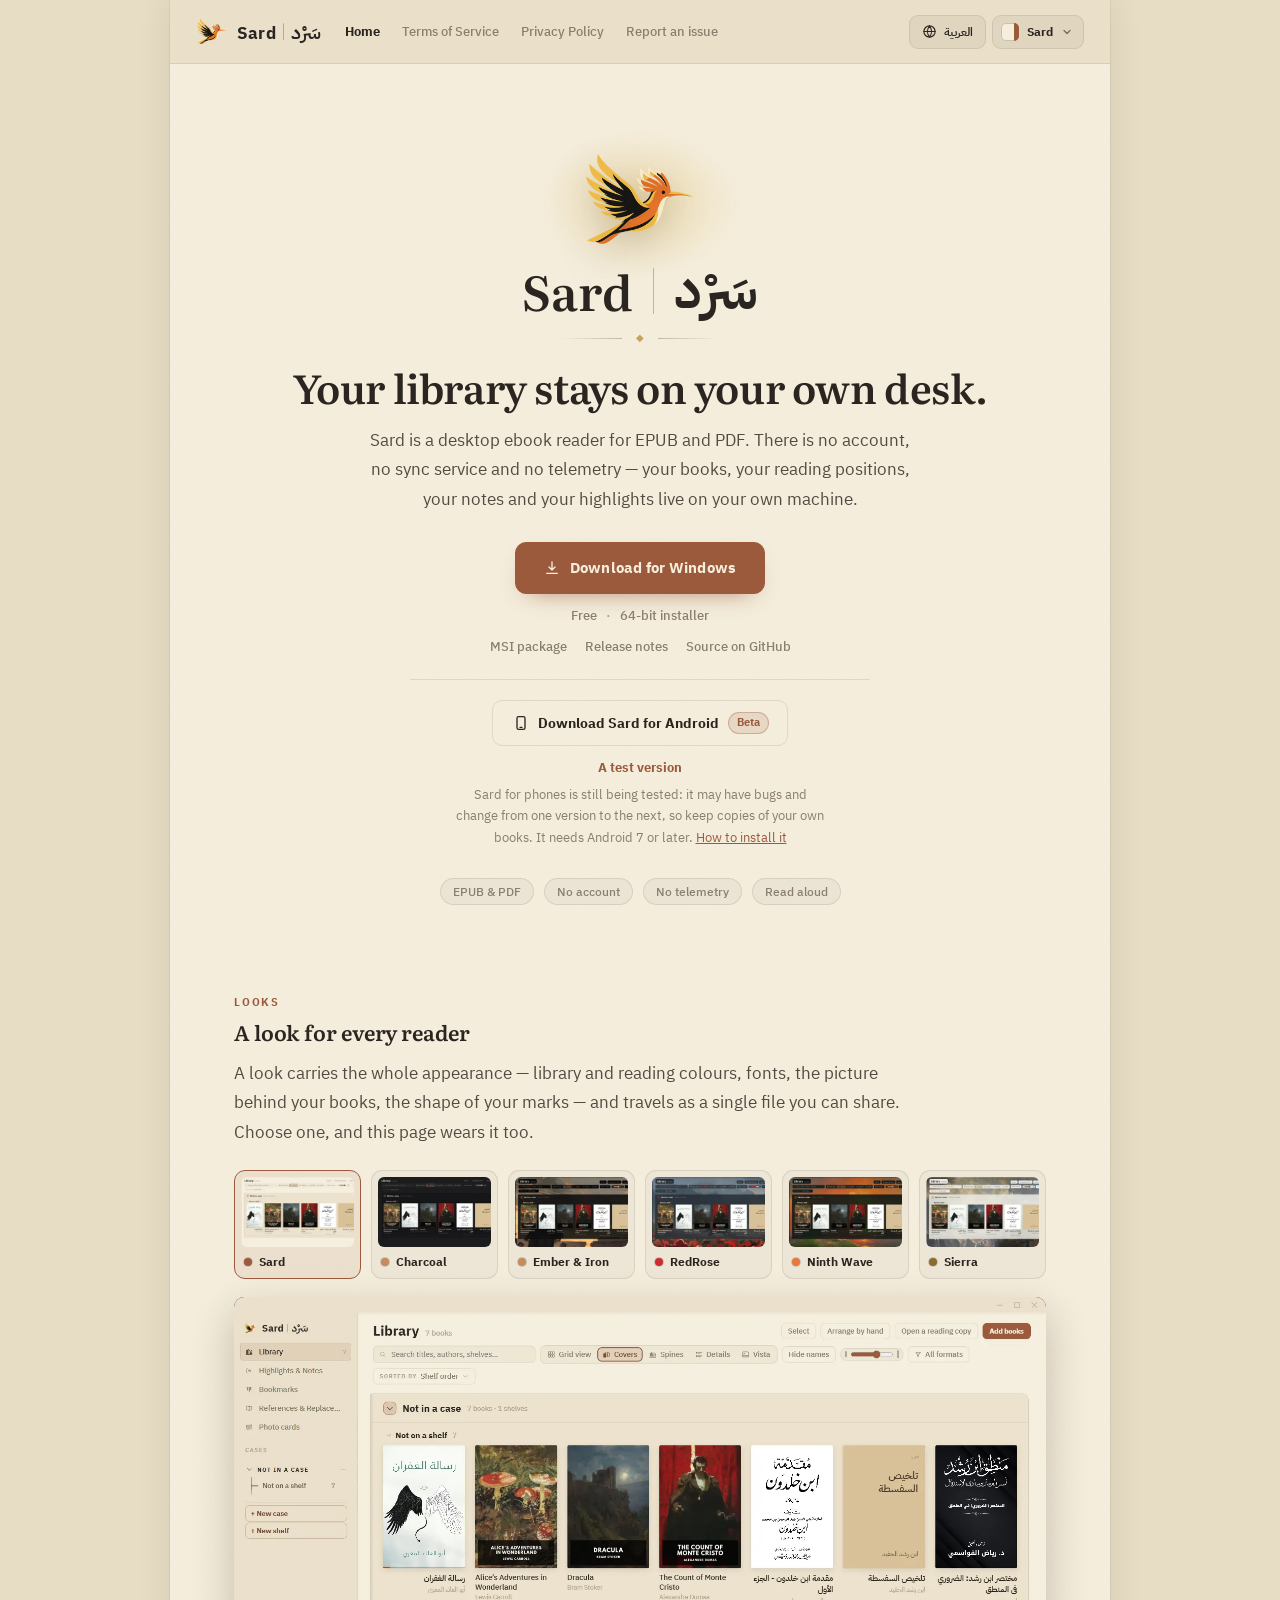
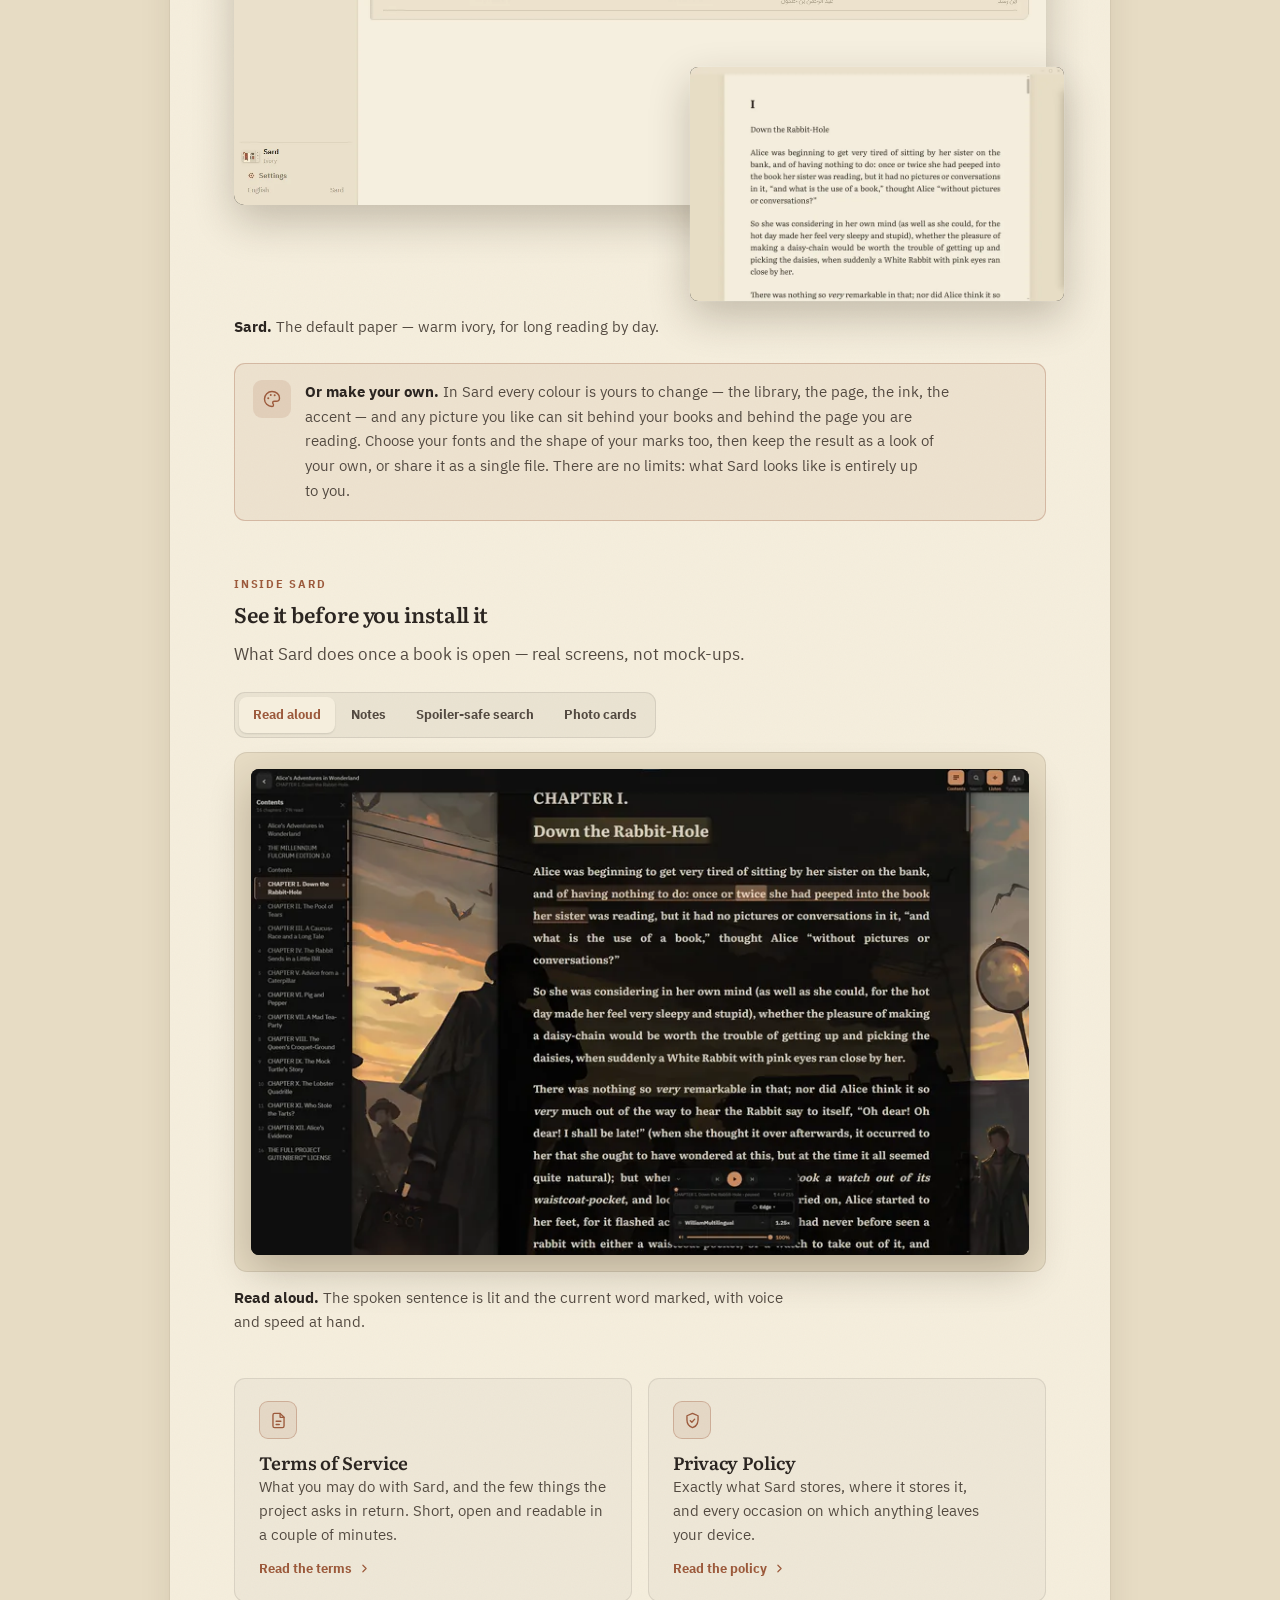
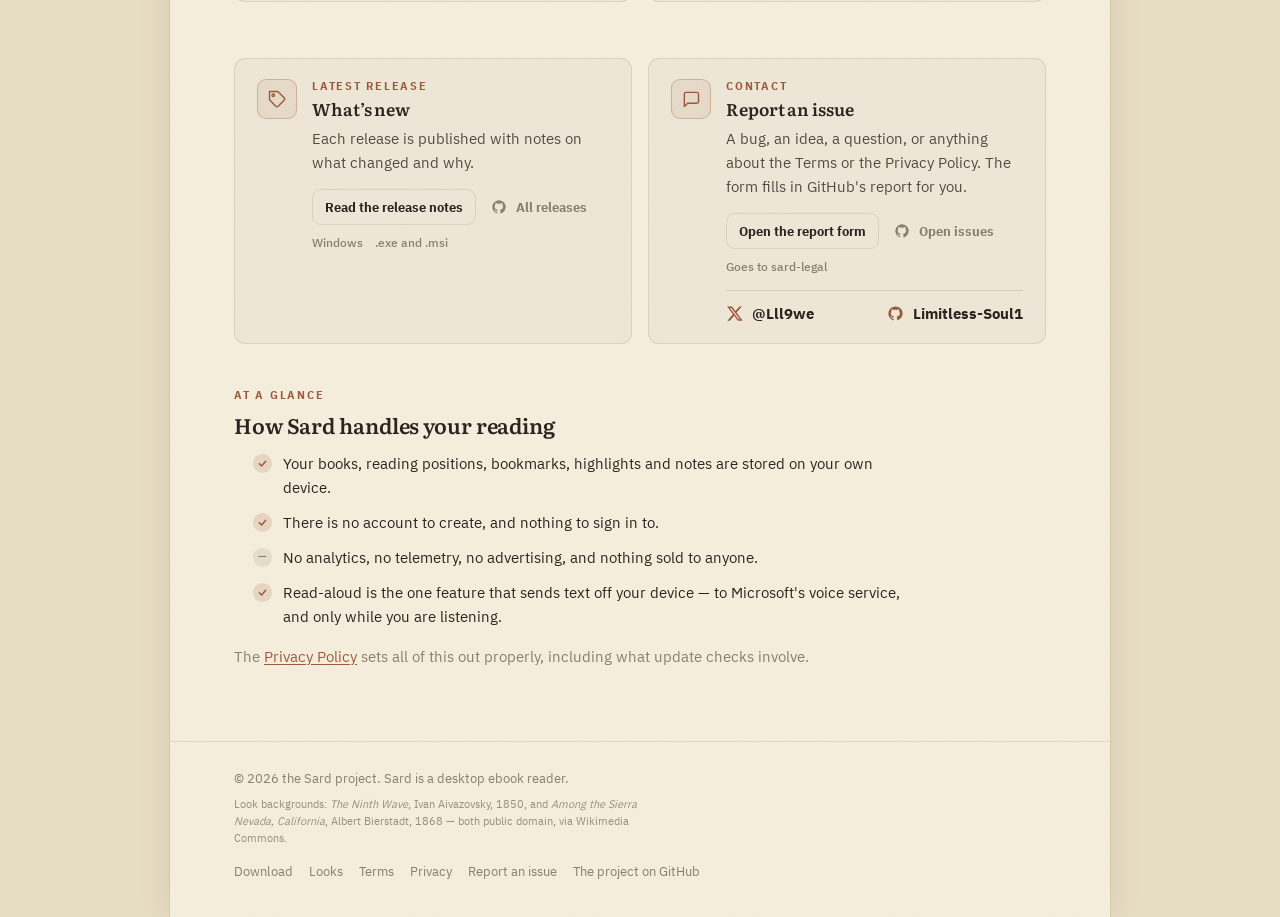
==== commit ec23a4f1: "Offer the Android beta under the Windows download A second, outlined button downloads the newest APK" ====
--- a/index.html
+++ b/index.html
@@ -67,13 +67,15 @@
       </div>
       <div class="lang-ar" lang="ar" dir="rtl">
         <h1><span class="ar-type" data-swash="1 4" data-break="3"><span class="vh">مكتبتك تبقى معك، على جهازك.</span><svg class="ar-display ar-wide" width="369" height="40" viewBox="-35 -1000 13091 1420" style="--a:9.219" aria-hidden="true" focusable="false"><path fill="currentColor" d="M1436 -752H1419V-750L1418 -752L1343 -653L1372 -186C1209 -149 1043 -127 820 -127C571 -127 285 -154 34 -306L25 -291L170 -89C347 -8 543 30 788 30C1032 30 1249 -7 1360 -48C1407 -156 1450 -291 1450 -414V-518L1483 -559ZM889 -577 882 -587H864C787 -587 755 -547 740 -500C722 -446 738 -415 797 -401L867 -383C813 -362 760 -348 672 -335V-313C703 -293 745 -289 773 -289C837 -289 878 -337 887 -399L890 -417C895 -448 869 -459 836 -467C801 -476 756 -481 758 -496C759 -512 813 -518 845 -518H871Z M1594 -282C1645 -225 1708 -157 1739 -96C1700 21 1567 95 1390 120V137L1594 230C1688 123 1759 -28 1759 -165C1759 -179 1758 -194 1756 -208L1784 -272L1670 -422H1653ZM1747 -597C1748 -598 1748 -611 1747 -612L1660 -699L1572 -611V-598L1660 -510Z M2018 0C2050 0 2067 -17 2067 -49V-164C1987 -164 1958 -172 1958 -221V-751H1940L1851 -626L1875 -221C1885 -68 1927 0 2018 0Z M2063 -164C2034 -164 2019 -149 2019 -120V0C2047 0 2075 -3 2101 -8C2115 102 2170 190 2284 190C2392 190 2445 106 2436 -1C2439 0 2442 0 2445 0C2477 0 2494 -17 2494 -49V-164C2455 -164 2397 -167 2350 -172C2380 -219 2396 -271 2396 -322C2396 -427 2350 -465 2232 -505L2210 -494L2107 -171C2106 -169 2106 -167 2106 -165C2094 -164 2083 -164 2071 -164ZM2130 -169 2192 -356C2244 -342 2375 -297 2375 -266C2375 -244 2279 -180 2129 -167C2130 -167 2130 -168 2130 -169ZM2259 -75C2373 -44 2408 -15 2425 18C2413 25 2361 39 2306 39C2239 39 2180 17 2147 -19C2189 -32 2226 -52 2259 -75Z M2585 -299C2688 -299 2767 -227 2882 -191C2800 -169 2697 -164 2530 -164H2495C2463 -164 2446 -147 2446 -115V0C2543 0 2617 -24 2718 -107C2736 -122 2798 -171 2920 -171H3037L3077 -278L3072 -290H3027C2857 -290 2763 -449 2643 -449C2600 -449 2566 -428 2532 -398L2492 -298L2501 -288C2530 -293 2560 -299 2585 -299ZM2861 180C2862 179 2862 166 2861 165L2774 78L2686 166V179L2774 267Z M3673 -132 3681 -117 3988 -55C3886 -7 3734 54 3602 54C3487 54 3380 12 3380 -139C3380 -191 3397 -262 3416 -319H3400C3365 -226 3344 -133 3344 -47C3344 134 3439 216 3592 216C3722 216 3866 156 3973 45L4000 -46C4036 -166 3977 -198 3773 -236L3704 -250Z M3704 -249 3729 -162C3762 -157 3792 -155 3820 -155C3886 -155 3939 -167 3993 -182L4066 -279L4069 -221C4079 -68 4121 0 4212 0C4244 0 4261 -17 4261 -49V-164C4181 -164 4152 -172 4152 -221V-751H4134L4045 -626L4046 -618L4045 -625L4063 -295C4005 -261 3904 -248 3704 -249Z M4261 -164C4230 -164 4212 -153 4212 -120V0C4362 0 4572 -30 4698 -79L4759 -193L4751 -208C4656 -189 4580 -182 4520 -182C4342 -182 4302 -247 4302 -272C4302 -302 4357 -343 4461 -343C4545 -343 4609 -317 4646 -289L4658 -296C4649 -352 4622 -494 4486 -494C4357 -494 4288 -367 4288 -265C4288 -224 4298 -191 4316 -164C4298 -164 4280 -164 4261 -164Z M5170 -294 5147 -309C5095 -230 5068 -152 5068 -95C5068 -22 5114 19 5167 19C5216 19 5253 -16 5253 -71C5253 -120 5222 -153 5178 -153C5162 -153 5144 -149 5126 -142C5127 -180 5141 -232 5170 -294Z M6141 0C6173 0 6190 -17 6190 -49V-164C6110 -164 6081 -172 6081 -221V-751H6063L5974 -626L5998 -221C5999 -208 6000 -196 6001 -184C5919 -172 5736 -147 5609 -147C5461 -147 5366 -181 5366 -315C5366 -338 5369 -368 5373 -398H5355C5335 -325 5324 -264 5324 -207C5324 -33 5428 18 5573 18C5701 18 5872 -22 5959 -44L6004 -163C6020 -50 6063 0 6141 0ZM5790 -577 5783 -587H5765C5688 -587 5656 -547 5641 -500C5623 -446 5639 -415 5698 -401L5768 -383C5714 -362 5661 -348 5573 -335V-313C5604 -293 5646 -289 5674 -289C5738 -289 5779 -337 5788 -399L5791 -417C5796 -448 5770 -459 5737 -467C5702 -476 5657 -481 5659 -496C5660 -512 5714 -518 5746 -518H5772Z M6205 -311C6236 -258 6267 -210 6302 -168C6273 -165 6239 -164 6190 -164L6142 -127V0C6188 0 6229 -9 6272 -24L6373 -95C6444 -35 6530 0 6645 0C6682 0 6693 -14 6693 -41V-164H6587C6557 -164 6531 -164 6508 -165C6582 -209 6614 -266 6614 -326C6614 -432 6524 -473 6424 -473C6366 -473 6304 -459 6260 -442L6205 -324ZM6299 -284 6277 -319C6322 -324 6381 -329 6433 -329C6512 -329 6588 -315 6588 -280C6588 -245 6463 -201 6398 -183C6359 -199 6332 -229 6299 -284Z M6760 -168H6759C6743 -165 6724 -164 6693 -164C6661 -164 6645 -148 6645 -116V0C6674 0 6702 -4 6718 -12L6766 -114L6826 -82C6899 -42 6968 -19 7066 -5C7097 -54 7124 -102 7141 -152L7144 -160C7189 -293 7118 -435 7011 -435C6940 -435 6872 -373 6807 -255ZM6813 -239 6816 -242C6839 -285 6875 -311 6918 -311C6994 -311 7078 -239 7101 -149C7033 -162 6919 -193 6813 -239Z M8605 -67V-51L8627 -46V-44L8870 22C8781 55 8433 101 8204 101C7934 101 7627 37 7412 -76L7402 -63L7545 137C7777 243 8020 258 8165 258C8457 258 8753 197 8863 139L8903 -27C8913 -66 8890 -95 8850 -114V-164C8769 -164 8722 -173 8644 -193Z M9291 0C9323 0 9340 -17 9340 -49V-164C9285 -164 9237 -165 9195 -168C9239 -210 9266 -261 9266 -327C9266 -424 9208 -477 9126 -477C9002 -477 8899 -356 8899 -247C8899 -216 8907 -189 8921 -164C8901 -164 8881 -164 8861 -164C8827 -164 8811 -149 8811 -115V0C8850 0 8875 -4 8908 -13L9023 -69C9103 -23 9207 0 9291 0ZM8918 -280C8948 -309 9007 -332 9069 -332C9156 -332 9218 -287 9213 -208L9098 -179C8997 -197 8945 -229 8918 -280ZM9240 -634C9241 -634 9241 -646 9240 -647L9162 -725L9092 -655L9022 -725L8943 -646V-635L9022 -555L9092 -625L9162 -555Z M9341 -164C9309 -164 9293 -148 9293 -116V0C9343 0 9404 -13 9443 -39L9473 -152C9471 -35 9539 0 9619 0C9651 0 9668 -17 9668 -49V-164C9589 -164 9529 -188 9525 -267L9522 -332H9504L9485 -242C9479 -218 9476 -196 9474 -176C9445 -171 9387 -164 9341 -164ZM9529 180C9530 179 9530 166 9529 165L9442 78L9354 166V179L9442 267Z M9810 -456H9793L9733 -313C9777 -271 9824 -216 9845 -182C9792 -171 9727 -164 9669 -164C9637 -164 9620 -147 9620 -115V0C9683 0 9755 -18 9811 -49L9854 -164C9868 -203 9875 -241 9874 -279L9896 -330L9814 -451C9813 -452 9812 -454 9810 -456ZM9902 -603C9903 -603 9903 -615 9902 -616L9824 -694L9754 -624L9684 -694L9605 -615V-604L9684 -524L9754 -594L9824 -524Z M11023 0C11055 0 11072 -17 11072 -49V-164C10992 -164 10963 -172 10963 -221V-751H10945L10856 -626L10880 -221C10881 -208 10882 -196 10883 -184C10801 -172 10618 -147 10491 -147C10343 -147 10248 -181 10248 -315C10248 -338 10251 -368 10255 -398H10237C10217 -325 10206 -264 10206 -207C10206 -33 10310 18 10455 18C10583 18 10754 -22 10841 -44L10886 -163C10902 -50 10945 0 11023 0ZM10672 -577 10665 -587H10647C10570 -587 10538 -547 10523 -500C10505 -446 10521 -415 10580 -401L10650 -383C10596 -362 10543 -348 10455 -335V-313C10486 -293 10528 -289 10556 -289C10620 -289 10661 -337 10670 -399L10673 -417C10678 -448 10652 -459 10619 -467C10584 -476 10539 -481 10541 -496C10542 -512 10596 -518 10628 -518H10654Z M11072 -164C11040 -164 11024 -148 11024 -116V0C11106 0 11163 -87 11204 -156L11211 -166C11251 -71 11303 0 11381 0C11413 0 11430 -17 11430 -49V-164C11358 -164 11311 -198 11280 -260H11265C11199 -175 11161 -164 11072 -164ZM11386 -475C11387 -475 11387 -487 11386 -488L11308 -566L11238 -495L11167 -566L11088 -487V-476L11167 -396L11238 -467L11308 -396Z M11431 -164C11399 -164 11382 -147 11382 -115V0C11419 0 11474 -13 11491 -27L11534 -142C11553 -38 11599 0 11676 0C11709 0 11725 -16 11725 -49V-164C11633 -164 11612 -181 11612 -228V-400H11594L11520 -304L11526 -208C11527 -194 11529 -181 11530 -169C11499 -165 11467 -164 11431 -164ZM11613 180C11614 179 11614 166 11613 165L11526 78L11438 166V179L11526 267Z M11725 -164C11693 -164 11677 -148 11677 -116V0C11727 0 11788 -13 11827 -39L11857 -152C11855 -35 11923 0 12003 0C12035 0 12052 -17 12052 -49V-164C11973 -164 11913 -188 11909 -267L11906 -332H11888L11869 -242C11863 -218 11860 -196 11858 -176C11829 -171 11771 -164 11725 -164ZM12011 -490C12012 -490 12012 -502 12011 -503L11933 -581L11863 -510L11792 -581L11713 -502V-491L11792 -411L11863 -482L11933 -411Z M12053 -164C12020 -164 12004 -148 12004 -115V0H12032C12106 0 12178 -17 12218 -47L12276 -178L12298 -154C12372 -71 12403 -1 12482 0C12515 0 12531 -16 12531 -49V-164C12446 -164 12420 -170 12369 -227L12095 -532L12519 -636L12581 -768L12570 -782L12136 -661L12039 -440L12267 -188C12213 -173 12160 -164 12067 -164Z M12598 -168H12597C12581 -165 12562 -164 12531 -164C12499 -164 12483 -148 12483 -116V0C12512 0 12540 -4 12556 -12L12604 -114L12664 -82C12737 -42 12806 -19 12904 -5C12935 -54 12962 -102 12979 -152L12982 -160C13027 -293 12956 -435 12849 -435C12778 -435 12710 -373 12645 -255ZM12651 -239 12654 -242C12677 -285 12713 -311 12756 -311C12832 -311 12916 -239 12939 -149C12871 -162 12757 -193 12651 -239Z"></path></svg><span class="ar-narrow"><svg class="ar-display" width="227" height="40" viewBox="-25 -1000 8048 1420" style="--a:5.6676" aria-hidden="true" focusable="false"><path fill="currentColor" d="M137 -294 114 -309C62 -230 35 -152 35 -95C35 -22 81 19 134 19C183 19 220 -16 220 -71C220 -120 189 -153 145 -153C129 -153 111 -149 93 -142C94 -180 108 -232 137 -294Z M1108 0C1140 0 1157 -17 1157 -49V-164C1077 -164 1048 -172 1048 -221V-751H1030L941 -626L965 -221C966 -208 967 -196 968 -184C886 -172 703 -147 576 -147C428 -147 333 -181 333 -315C333 -338 336 -368 340 -398H322C302 -325 291 -264 291 -207C291 -33 395 18 540 18C668 18 839 -22 926 -44L971 -163C987 -50 1030 0 1108 0ZM757 -577 750 -587H732C655 -587 623 -547 608 -500C590 -446 606 -415 665 -401L735 -383C681 -362 628 -348 540 -335V-313C571 -293 613 -289 641 -289C705 -289 746 -337 755 -399L758 -417C763 -448 737 -459 704 -467C669 -476 624 -481 626 -496C627 -512 681 -518 713 -518H739Z M1172 -311C1203 -258 1234 -210 1269 -168C1240 -165 1206 -164 1157 -164L1109 -127V0C1155 0 1196 -9 1239 -24L1340 -95C1411 -35 1497 0 1612 0C1649 0 1660 -14 1660 -41V-164H1554C1524 -164 1498 -164 1475 -165C1549 -209 1581 -266 1581 -326C1581 -432 1491 -473 1391 -473C1333 -473 1271 -459 1227 -442L1172 -324ZM1266 -284 1244 -319C1289 -324 1348 -329 1400 -329C1479 -329 1555 -315 1555 -280C1555 -245 1430 -201 1365 -183C1326 -199 1299 -229 1266 -284Z M1727 -168H1726C1710 -165 1691 -164 1660 -164C1628 -164 1612 -148 1612 -116V0C1641 0 1669 -4 1685 -12L1733 -114L1793 -82C1866 -42 1935 -19 2033 -5C2064 -54 2091 -102 2108 -152L2111 -160C2156 -293 2085 -435 1978 -435C1907 -435 1839 -373 1774 -255ZM1780 -239 1783 -242C1806 -285 1842 -311 1885 -311C1961 -311 2045 -239 2068 -149C2000 -162 1886 -193 1780 -239Z M3572 -67V-51L3594 -46V-44L3837 22C3748 55 3400 101 3171 101C2901 101 2594 37 2379 -76L2369 -63L2512 137C2744 243 2987 258 3132 258C3424 258 3720 197 3830 139L3870 -27C3880 -66 3857 -95 3817 -114V-164C3736 -164 3689 -173 3611 -193Z M4258 0C4290 0 4307 -17 4307 -49V-164C4252 -164 4204 -165 4162 -168C4206 -210 4233 -261 4233 -327C4233 -424 4175 -477 4093 -477C3969 -477 3866 -356 3866 -247C3866 -216 3874 -189 3888 -164C3868 -164 3848 -164 3828 -164C3794 -164 3778 -149 3778 -115V0C3817 0 3842 -4 3875 -13L3990 -69C4070 -23 4174 0 4258 0ZM3885 -280C3915 -309 3974 -332 4036 -332C4123 -332 4185 -287 4180 -208L4065 -179C3964 -197 3912 -229 3885 -280ZM4207 -634C4208 -634 4208 -646 4207 -647L4129 -725L4059 -655L3989 -725L3910 -646V-635L3989 -555L4059 -625L4129 -555Z M4308 -164C4276 -164 4260 -148 4260 -116V0C4310 0 4371 -13 4410 -39L4440 -152C4438 -35 4506 0 4586 0C4618 0 4635 -17 4635 -49V-164C4556 -164 4496 -188 4492 -267L4489 -332H4471L4452 -242C4446 -218 4443 -196 4441 -176C4412 -171 4354 -164 4308 -164ZM4496 180C4497 179 4497 166 4496 165L4409 78L4321 166V179L4409 267Z M4777 -456H4760L4700 -313C4744 -271 4791 -216 4812 -182C4759 -171 4694 -164 4636 -164C4604 -164 4587 -147 4587 -115V0C4650 0 4722 -18 4778 -49L4821 -164C4835 -203 4842 -241 4841 -279L4863 -330L4781 -451C4780 -452 4779 -454 4777 -456ZM4869 -603C4870 -603 4870 -615 4869 -616L4791 -694L4721 -624L4651 -694L4572 -615V-604L4651 -524L4721 -594L4791 -524Z M5990 0C6022 0 6039 -17 6039 -49V-164C5959 -164 5930 -172 5930 -221V-751H5912L5823 -626L5847 -221C5848 -208 5849 -196 5850 -184C5768 -172 5585 -147 5458 -147C5310 -147 5215 -181 5215 -315C5215 -338 5218 -368 5222 -398H5204C5184 -325 5173 -264 5173 -207C5173 -33 5277 18 5422 18C5550 18 5721 -22 5808 -44L5853 -163C5869 -50 5912 0 5990 0ZM5639 -577 5632 -587H5614C5537 -587 5505 -547 5490 -500C5472 -446 5488 -415 5547 -401L5617 -383C5563 -362 5510 -348 5422 -335V-313C5453 -293 5495 -289 5523 -289C5587 -289 5628 -337 5637 -399L5640 -417C5645 -448 5619 -459 5586 -467C5551 -476 5506 -481 5508 -496C5509 -512 5563 -518 5595 -518H5621Z M6039 -164C6007 -164 5991 -148 5991 -116V0C6073 0 6130 -87 6171 -156L6178 -166C6218 -71 6270 0 6348 0C6380 0 6397 -17 6397 -49V-164C6325 -164 6278 -198 6247 -260H6232C6166 -175 6128 -164 6039 -164ZM6353 -475C6354 -475 6354 -487 6353 -488L6275 -566L6205 -495L6134 -566L6055 -487V-476L6134 -396L6205 -467L6275 -396Z M6398 -164C6366 -164 6349 -147 6349 -115V0C6386 0 6441 -13 6458 -27L6501 -142C6520 -38 6566 0 6643 0C6676 0 6692 -16 6692 -49V-164C6600 -164 6579 -181 6579 -228V-400H6561L6487 -304L6493 -208C6494 -194 6496 -181 6497 -169C6466 -165 6434 -164 6398 -164ZM6580 180C6581 179 6581 166 6580 165L6493 78L6405 166V179L6493 267Z M6692 -164C6660 -164 6644 -148 6644 -116V0C6694 0 6755 -13 6794 -39L6824 -152C6822 -35 6890 0 6970 0C7002 0 7019 -17 7019 -49V-164C6940 -164 6880 -188 6876 -267L6873 -332H6855L6836 -242C6830 -218 6827 -196 6825 -176C6796 -171 6738 -164 6692 -164ZM6978 -490C6979 -490 6979 -502 6978 -503L6900 -581L6830 -510L6759 -581L6680 -502V-491L6759 -411L6830 -482L6900 -411Z M7020 -164C6987 -164 6971 -148 6971 -115V0H6999C7073 0 7145 -17 7185 -47L7243 -178L7265 -154C7339 -71 7370 -1 7449 0C7482 0 7498 -16 7498 -49V-164C7413 -164 7387 -170 7336 -227L7062 -532L7486 -636L7548 -768L7537 -782L7103 -661L7006 -440L7234 -188C7180 -173 7127 -164 7034 -164Z M7565 -168H7564C7548 -165 7529 -164 7498 -164C7466 -164 7450 -148 7450 -116V0C7479 0 7507 -4 7523 -12L7571 -114L7631 -82C7704 -42 7773 -19 7871 -5C7902 -54 7929 -102 7946 -152L7949 -160C7994 -293 7923 -435 7816 -435C7745 -435 7677 -373 7612 -255ZM7618 -239 7621 -242C7644 -285 7680 -311 7723 -311C7799 -311 7883 -239 7906 -149C7838 -162 7724 -193 7618 -239Z"></path></svg><svg class="ar-display" width="137" height="40" viewBox="-35 -1000 4854 1420" style="--a:3.4183" aria-hidden="true" focusable="false"><path fill="currentColor" d="M1436 -752H1419V-750L1418 -752L1343 -653L1372 -186C1209 -149 1043 -127 820 -127C571 -127 285 -154 34 -306L25 -291L170 -89C347 -8 543 30 788 30C1032 30 1249 -7 1360 -48C1407 -156 1450 -291 1450 -414V-518L1483 -559ZM889 -577 882 -587H864C787 -587 755 -547 740 -500C722 -446 738 -415 797 -401L867 -383C813 -362 760 -348 672 -335V-313C703 -293 745 -289 773 -289C837 -289 878 -337 887 -399L890 -417C895 -448 869 -459 836 -467C801 -476 756 -481 758 -496C759 -512 813 -518 845 -518H871Z M1594 -282C1645 -225 1708 -157 1739 -96C1700 21 1567 95 1390 120V137L1594 230C1688 123 1759 -28 1759 -165C1759 -179 1758 -194 1756 -208L1784 -272L1670 -422H1653ZM1747 -597C1748 -598 1748 -611 1747 -612L1660 -699L1572 -611V-598L1660 -510Z M2018 0C2050 0 2067 -17 2067 -49V-164C1987 -164 1958 -172 1958 -221V-751H1940L1851 -626L1875 -221C1885 -68 1927 0 2018 0Z M2063 -164C2034 -164 2019 -149 2019 -120V0C2047 0 2075 -3 2101 -8C2115 102 2170 190 2284 190C2392 190 2445 106 2436 -1C2439 0 2442 0 2445 0C2477 0 2494 -17 2494 -49V-164C2455 -164 2397 -167 2350 -172C2380 -219 2396 -271 2396 -322C2396 -427 2350 -465 2232 -505L2210 -494L2107 -171C2106 -169 2106 -167 2106 -165C2094 -164 2083 -164 2071 -164ZM2130 -169 2192 -356C2244 -342 2375 -297 2375 -266C2375 -244 2279 -180 2129 -167C2130 -167 2130 -168 2130 -169ZM2259 -75C2373 -44 2408 -15 2425 18C2413 25 2361 39 2306 39C2239 39 2180 17 2147 -19C2189 -32 2226 -52 2259 -75Z M2585 -299C2688 -299 2767 -227 2882 -191C2800 -169 2697 -164 2530 -164H2495C2463 -164 2446 -147 2446 -115V0C2543 0 2617 -24 2718 -107C2736 -122 2798 -171 2920 -171H3037L3077 -278L3072 -290H3027C2857 -290 2763 -449 2643 -449C2600 -449 2566 -428 2532 -398L2492 -298L2501 -288C2530 -293 2560 -299 2585 -299ZM2861 180C2862 179 2862 166 2861 165L2774 78L2686 166V179L2774 267Z M3673 -132 3681 -117 3988 -55C3886 -7 3734 54 3602 54C3487 54 3380 12 3380 -139C3380 -191 3397 -262 3416 -319H3400C3365 -226 3344 -133 3344 -47C3344 134 3439 216 3592 216C3722 216 3866 156 3973 45L4000 -46C4036 -166 3977 -198 3773 -236L3704 -250Z M3704 -249 3729 -162C3762 -157 3792 -155 3820 -155C3886 -155 3939 -167 3993 -182L4066 -279L4069 -221C4079 -68 4121 0 4212 0C4244 0 4261 -17 4261 -49V-164C4181 -164 4152 -172 4152 -221V-751H4134L4045 -626L4046 -618L4045 -625L4063 -295C4005 -261 3904 -248 3704 -249Z M4261 -164C4230 -164 4212 -153 4212 -120V0C4362 0 4572 -30 4698 -79L4759 -193L4751 -208C4656 -189 4580 -182 4520 -182C4342 -182 4302 -247 4302 -272C4302 -302 4357 -343 4461 -343C4545 -343 4609 -317 4646 -289L4658 -296C4649 -352 4622 -494 4486 -494C4357 -494 4288 -367 4288 -265C4288 -224 4298 -191 4316 -164C4298 -164 4280 -164 4261 -164Z"></path></svg></span></span><!--/ar--></h1>
-        <p class="lede">سَرْد قارئ كتب إلكترونية لسطح المكتب، يفتح ملفّات EPUB وPDF. بلا حساب ولا مزامنة ولا تتبُّع؛
+        <p class="lede">سَرْد قارئ كتب إلكترونية لسطح المكتب، يفتح ملفّات EPUB وPDF. دون تسجيلٍ ولا مزامنةٍ ولا تتبُّع؛
           فكتبك ومواضع قراءتك وملاحظاتك وتظليلاتك لا تغادر جهازك.</p>
       </div>
 
       <!-- The download. Without script, or when GitHub's API cannot be reached, the
            button opens the latest release page, which always works. With it, the
-           script swaps in the newest installer itself, so one click downloads it. -->
+           script swaps in the newest installer itself, so one click downloads it.
+           Under it, quieter and plainly marked as a test version, the Android beta:
+           the beta's releases page, or with script its newest APK itself. -->
       <div class="get" id="get-sard">
         <div class="lang-en">
           <a class="btn btn-primary btn-download" data-download href="https://github.com/Limitless-Soul1/Sard/releases/latest">
@@ -93,6 +95,20 @@
             <a data-release-notes href="https://github.com/Limitless-Soul1/Sard/releases/latest">Release notes</a>
             <a href="https://github.com/Limitless-Soul1/Sard">Source on GitHub</a>
           </p>
+          <div class="get-beta">
+            <a class="btn btn-ghost btn-beta" data-beta-download href="https://github.com/Limitless-Soul1/sard-mobile-beta/releases">
+              <svg width="18" height="18" viewBox="0 0 24 24" fill="none" stroke="currentColor" stroke-width="2" stroke-linecap="round" stroke-linejoin="round" aria-hidden="true"><rect x="6" y="2.5" width="12" height="19" rx="2.5"></rect><path d="M10.5 18.5h3"></path></svg>
+              <span>Download Sard for Android</span>
+              <span class="beta-pill">Beta</span>
+            </a>
+            <p class="get-meta">
+              <span class="beta-tag">A test version</span>
+              <span data-beta-show hidden>Version <b data-beta="version"></b></span>
+              <span data-beta-show hidden data-beta="size"></span>
+            </p>
+            <p class="get-note" data-beta-note aria-live="polite"></p>
+            <p class="get-beta-why">Sard for phones is still being tested: it may have bugs and change from one version to the next, so keep copies of your own books. It needs Android 7 or later. <a href="https://github.com/Limitless-Soul1/sard-mobile-beta#readme">How to install it</a></p>
+          </div>
         </div>
         <div class="lang-ar" lang="ar" dir="rtl">
           <a class="btn btn-primary btn-download" data-download href="https://github.com/Limitless-Soul1/Sard/releases/latest">
@@ -112,12 +128,26 @@
             <a data-release-notes href="https://github.com/Limitless-Soul1/Sard/releases/latest">ملاحظات الإصدار</a>
             <a href="https://github.com/Limitless-Soul1/Sard">الشفرة المصدرية على GitHub</a>
           </p>
+          <div class="get-beta">
+            <a class="btn btn-ghost btn-beta" data-beta-download href="https://github.com/Limitless-Soul1/sard-mobile-beta/releases">
+              <svg width="18" height="18" viewBox="0 0 24 24" fill="none" stroke="currentColor" stroke-width="2" stroke-linecap="round" stroke-linejoin="round" aria-hidden="true"><rect x="6" y="2.5" width="12" height="19" rx="2.5"></rect><path d="M10.5 18.5h3"></path></svg>
+              <span>تنزيل سَرْد لأندرويد</span>
+              <span class="beta-pill">تجريبية</span>
+            </a>
+            <p class="get-meta">
+              <span class="beta-tag">نسخة تجريبية للاختبار</span>
+              <span data-beta-show hidden>الإصدار <b data-beta="version" dir="ltr"></b></span>
+              <span data-beta-show hidden data-beta="size"></span>
+            </p>
+            <p class="get-note" data-beta-note aria-live="polite"></p>
+            <p class="get-beta-why">سَرْد للجوال ما زال في مرحلة الاختبار: قد تظهر فيه أخطاء أو يتغيّر سلوكه بين نسخة وأخرى، فاحتفظ بنسخ من كتبك. يعمل على أندرويد 7 أو أحدث. <a href="https://github.com/Limitless-Soul1/sard-mobile-beta#readme">طريقة التثبيت</a></p>
+          </div>
         </div>
       </div>
 
       <div class="mast-meta">
         <span class="lang-en">EPUB &amp; PDF</span><span class="lang-ar" lang="ar">EPUB وPDF</span>
-        <span class="lang-en">No account</span><span class="lang-ar" lang="ar">بلا حساب</span>
+        <span class="lang-en">No account</span><span class="lang-ar" lang="ar">دون تسجيل</span>
         <span class="lang-en">No telemetry</span><span class="lang-ar" lang="ar">بلا تتبُّع</span>
         <span class="lang-en">Read aloud</span><span class="lang-ar" lang="ar">قراءة صوتية</span>
       </div>
@@ -207,20 +237,20 @@
         <div class="tour-desk" data-r="settle">
           <div class="tour-frame">
             <div class="tour-shot is-active" id="shot-listen" role="tabpanel" aria-labelledby="tab-listen">
-              <img class="lang-en" src="assets/shots/listen.webp" srcset="assets/shots/listen-800.webp 800w, assets/shots/listen.webp 1600w" sizes="(min-width: 940px) 780px, 90vw" width="1600" height="1000" loading="lazy" decoding="async" alt="Reading with read-aloud playing: the spoken sentence spotlit, the current word highlighted, and the transport showing voice and speed">
-              <img class="lang-ar" lang="ar" src="assets/shots/listen.webp" srcset="assets/shots/listen-800.webp 800w, assets/shots/listen.webp 1600w" sizes="(min-width: 940px) 780px, 90vw" width="1600" height="1000" loading="lazy" decoding="async" alt="القراءة الصوتية تعمل: الجملة المنطوقة مُضاءة، والكلمة الجارية مُعلَّمة، وأدوات التشغيل تُظهر الصوت والسرعة">
+              <picture class="lang-en"><source media="(max-width: 600px)" srcset="assets/shots/listen-m.webp"><img src="assets/shots/listen.webp" srcset="assets/shots/listen-800.webp 800w, assets/shots/listen.webp 1600w" sizes="(min-width: 940px) 780px, 90vw" width="1600" height="1000" loading="lazy" decoding="async" alt="Reading with read-aloud playing: the spoken sentence spotlit, the current word highlighted, and the transport showing voice and speed"></picture>
+              <picture class="lang-ar" lang="ar"><source media="(max-width: 600px)" srcset="assets/shots/listen-m.webp"><img src="assets/shots/listen.webp" srcset="assets/shots/listen-800.webp 800w, assets/shots/listen.webp 1600w" sizes="(min-width: 940px) 780px, 90vw" width="1600" height="1000" loading="lazy" decoding="async" alt="القراءة الصوتية تعمل: الجملة المنطوقة مُضاءة، والكلمة الجارية مُعلَّمة، وأدوات التشغيل تُظهر الصوت والسرعة"></picture>
             </div>
             <div class="tour-shot" id="shot-notes" role="tabpanel" aria-labelledby="tab-notes">
-              <img class="lang-en" src="assets/shots/notes.webp" srcset="assets/shots/notes-800.webp 800w, assets/shots/notes.webp 1471w" sizes="(min-width: 940px) 780px, 90vw" width="1471" height="919" loading="lazy" decoding="async" alt="The note editor: the highlighted passage, an optional title, the note body, and a margin panel with colour, ink density and tags">
-              <img class="lang-ar" lang="ar" src="assets/shots/notes.webp" srcset="assets/shots/notes-800.webp 800w, assets/shots/notes.webp 1471w" sizes="(min-width: 940px) 780px, 90vw" width="1471" height="919" loading="lazy" decoding="async" alt="محرّر الملاحظات: المقطع المظلَّل، وعنوان اختياري، ونصّ الملاحظة، ولوحة في الهامش فيها اللون وكثافة الحبر والوسوم">
+              <picture class="lang-en"><source media="(max-width: 600px)" srcset="assets/shots/notes-m.webp"><img src="assets/shots/notes.webp" srcset="assets/shots/notes-800.webp 800w, assets/shots/notes.webp 1471w" sizes="(min-width: 940px) 780px, 90vw" width="1471" height="919" loading="lazy" decoding="async" alt="The note editor: the highlighted passage, an optional title, the note body, and a margin panel with colour, ink density and tags"></picture>
+              <picture class="lang-ar" lang="ar"><source media="(max-width: 600px)" srcset="assets/shots/notes-m.webp"><img src="assets/shots/notes.webp" srcset="assets/shots/notes-800.webp 800w, assets/shots/notes.webp 1471w" sizes="(min-width: 940px) 780px, 90vw" width="1471" height="919" loading="lazy" decoding="async" alt="محرّر الملاحظات: المقطع المظلَّل، وعنوان اختياري، ونصّ الملاحظة، ولوحة في الهامش فيها اللون وكثافة الحبر والوسوم"></picture>
             </div>
             <div class="tour-shot" id="shot-search" role="tabpanel" aria-labelledby="tab-search">
-              <img class="lang-en" src="assets/shots/search.webp" srcset="assets/shots/search-800.webp 800w, assets/shots/search.webp 1242w" sizes="(min-width: 940px) 780px, 90vw" width="1242" height="776" loading="lazy" decoding="async" alt="In-book search with the spoiler-safe switch on: matches ahead of the reader's position are hidden behind a sealed card">
-              <img class="lang-ar" lang="ar" src="assets/shots/search.webp" srcset="assets/shots/search-800.webp 800w, assets/shots/search.webp 1242w" sizes="(min-width: 940px) 780px, 90vw" width="1242" height="776" loading="lazy" decoding="async" alt="البحث داخل الكتاب مع تفعيل الحماية من حرق الأحداث: النتائج التي تتجاوز موضع القارئ مخفيّة خلف بطاقة مختومة">
+              <picture class="lang-en"><source media="(max-width: 600px)" srcset="assets/shots/search-m.webp"><img src="assets/shots/search.webp" srcset="assets/shots/search-800.webp 800w, assets/shots/search.webp 1242w" sizes="(min-width: 940px) 780px, 90vw" width="1242" height="776" loading="lazy" decoding="async" alt="In-book search with the spoiler-safe switch on: matches ahead of the reader's position are hidden behind a sealed card"></picture>
+              <picture class="lang-ar" lang="ar"><source media="(max-width: 600px)" srcset="assets/shots/search-m.webp"><img src="assets/shots/search.webp" srcset="assets/shots/search-800.webp 800w, assets/shots/search.webp 1242w" sizes="(min-width: 940px) 780px, 90vw" width="1242" height="776" loading="lazy" decoding="async" alt="البحث داخل الكتاب مع تفعيل الحماية من حرق الأحداث: النتائج التي تتجاوز موضع القارئ مخفيّة خلف بطاقة مختومة"></picture>
             </div>
             <div class="tour-shot" id="shot-cards" role="tabpanel" aria-labelledby="tab-cards">
-              <img class="lang-en" src="assets/shots/cards.webp" srcset="assets/shots/cards-800.webp 800w, assets/shots/cards.webp 1449w" sizes="(min-width: 940px) 780px, 90vw" width="1449" height="906" loading="lazy" decoding="async" alt="The photo card editor: a quotation set on a card, with card style, paper, format and text size beside it">
-              <img class="lang-ar" lang="ar" src="assets/shots/cards.webp" srcset="assets/shots/cards-800.webp 800w, assets/shots/cards.webp 1449w" sizes="(min-width: 940px) 780px, 90vw" width="1449" height="906" loading="lazy" decoding="async" alt="محرّر البطاقة المصوّرة: اقتباس على بطاقة، وبجانبه نمط البطاقة والورق والمقاس وحجم النص">
+              <picture class="lang-en"><source media="(max-width: 600px)" srcset="assets/shots/cards-m.webp"><img src="assets/shots/cards.webp" srcset="assets/shots/cards-800.webp 800w, assets/shots/cards.webp 1449w" sizes="(min-width: 940px) 780px, 90vw" width="1449" height="906" loading="lazy" decoding="async" alt="The photo card editor: a quotation set on a card, with card style, paper, format and text size beside it"></picture>
+              <picture class="lang-ar" lang="ar"><source media="(max-width: 600px)" srcset="assets/shots/cards-m.webp"><img src="assets/shots/cards.webp" srcset="assets/shots/cards-800.webp 800w, assets/shots/cards.webp 1449w" sizes="(min-width: 940px) 780px, 90vw" width="1449" height="906" loading="lazy" decoding="async" alt="محرّر البطاقة المصوّرة: اقتباس على بطاقة، وبجانبه نمط البطاقة والورق والمقاس وحجم النص"></picture>
             </div>
           </div>
         </div>
--- a/assets/sard.css
+++ b/assets/sard.css
@@ -333,6 +333,32 @@
 [dir="rtl"] .get-alt a{background-position:100% 100%;}
 .get-alt a:hover{color:var(--accent-ink); background-size:100% 1px;}
 [data-lang="ar"] .btn.btn-download{font-size:1rem; letter-spacing:0;}
+
+/* The Android beta, under the download: outlined rather than filled, so Windows' installer stays the one accent
+   action, and marked as a test version on the button itself and in the line under it. */
+.get-beta{
+  margin:22px 0 0; padding-top:20px; width:min(100%,460px);
+  display:flex; flex-direction:column; align-items:center;
+  border-top:1px solid var(--chrome-border);
+}
+.btn.btn-beta{min-height:46px; padding:0 18px 0 20px; border-radius:10px; gap:9px;}
+[dir="rtl"] .btn.btn-beta{padding:0 20px 0 18px;}
+.btn-beta svg{width:18px; height:18px;}
+.beta-pill{
+  padding:2px 8px; border-radius:999px;
+  font:700 .6875rem/1.4 var(--ui); letter-spacing:.02em;
+  color:var(--accent-ink); background:color-mix(in srgb,var(--accent) 14%,transparent);
+  border:1px solid color-mix(in srgb,var(--accent) 34%,transparent);
+}
+.get-meta .beta-tag{color:var(--accent-ink); font-weight:600;}
+.get-beta-why{
+  margin:8px 0 0; max-width:46ch; text-align:center; text-wrap:pretty;
+  font:400 .8125rem/1.65 var(--ui); color:var(--muted);
+}
+.get-beta-why a{color:var(--accent-ink);}
+[data-lang="ar"] .btn.btn-beta{font-size:.9375rem;}
+[data-lang="ar"] .beta-pill{font-size:.75rem; letter-spacing:0;}
+[data-lang="ar"] .get-beta-why{font-size:.875rem; line-height:1.85;}
 [data-lang="ar"] .get-meta,[data-lang="ar"] .get-alt,[data-lang="ar"] .get-note{font-size:.875rem;}
 
 /* ═══ DOCUMENT CARDS (homepage) ═══════════════════════════════════════════ */
@@ -440,6 +466,17 @@
   .look-chip span{white-space:normal; align-items:flex-start; line-height:1.3;}
   .look-chip span i{margin-top:.3em;}
   .look-read{width:52%; inset-inline-end:-4px;}
+}
+/* ON A PHONE: two chips to a row, so every name fits on one line and every chip is
+   the same height; and the page of the book sits under the library instead of over
+   it, both at the full width, so neither screen hides part of the other. */
+@media (max-width:480px){
+  .look-chips{grid-template-columns:repeat(2,minmax(0,1fr)); gap:8px;}
+  .look-chip span{white-space:nowrap; align-items:center;}
+  .look-chip span i{margin-top:0;}
+  .look-stage{padding-bottom:0;}
+  .look-read{position:static; width:100%; margin-top:10px; border-radius:10px;}
+  .look-stage:hover .look-read{transform:none;}
 }
 
 /* ═══ THE TOUR ════════════════════════════════════════════════════════════
@@ -985,28 +1022,55 @@
 
 /* ═══ NARROW ══════════════════════════════════════════════════════════════ */
 @media (max-width:560px){
-  /* Two rows, not three: the mark and the tools share the first, and the
-     documents run along the second, scrolling sideways if they must. The bar
-     is sticky, so every row it keeps is a row of reading lost on a phone. */
-  .chrome{min-height:56px; gap:6px 8px; padding-block:6px 0;}
+  /* Two rows: the mark and the tools share the first, and the three documents
+     sit under them as an even strip — the bar's full width, split in three
+     equal parts with a hairline between them, so the second row lines up with
+     the edges of the first instead of trailing off from one side. */
+  .chrome{min-height:56px; gap:8px; padding-block:8px 0;}
   /* On a phone the bar is two rows, so it scrolls away with the page rather than
      holding a slice of the screen; the look picker is back the moment you scroll up. */
   .sheet > .chrome{position:relative;}
   .chrome-tools{margin-inline-start:auto;}
-  .nav{order:3; flex-basis:100%; margin-inline:-7px; padding-bottom:6px;}
-  .nav a{padding:8px 6px; font-size:.75rem;}
+  .nav{
+    order:3; flex-basis:100%; display:grid; grid-template-columns:repeat(3,1fr); gap:0;
+    margin-inline:calc(-1 * clamp(14px,4vw,26px)); border-top:1px solid var(--chrome-border);
+  }
+  .nav a{
+    display:flex; align-items:center; justify-content:center; min-height:42px; padding:0 4px;
+    border-radius:0; font-size:.75rem; text-align:center; white-space:nowrap;
+  }
   /* The mark beside it already leads home, so on a phone the Home link gives
-     its room to the three documents and they fit on one line. */
+     its room to the three documents. */
   .nav a[href="./"]{display:none;}
+  .nav a:not([href="./"]) + a{border-inline-start:1px solid var(--chrome-border);}
+  /* The page you are on is marked the way the look picker marks its choice. */
+  .nav a[aria-current="page"]{color:var(--accent-ink); box-shadow:inset 0 -2px 0 var(--accent);}
+  .nav a:hover{background:color-mix(in srgb,var(--accent) 8%,transparent);}
   [data-lang="ar"] .nav a{font-size:.8125rem;}
   /* In the bar the look shows as its swatch alone; the name stays for screen readers. */
   .look-btn .look-name{position:absolute; width:1px; height:1px; overflow:hidden; clip:rect(0 0 0 0); white-space:nowrap;}
   .mast-bird{height:76px;}
   .foot{flex-direction:column; align-items:flex-start;}
   .btn.btn-download{width:100%; max-width:340px;}
-  .tour-tabs{flex-wrap:wrap; width:auto;}
-  .tour-tab{padding:0 11px;}
-}
+  /* The download's details wrap on a phone, and a separator dot would then open the
+     second line; spacing alone separates them here. */
+  .get-meta{gap:2px 14px;}
+  .get-meta span + span::before{content:none;}
+  /* The four facts sit two by two, rather than three and one left on its own. */
+  .mast-meta{display:grid; grid-template-columns:repeat(2,max-content); justify-content:center;}
+  .mast-meta span{text-align:center;}
+}
+
+/* ON A PHONE the tour is its own composition. The four tabs are an even two-by-two
+   grid; and each screen is a portrait close-up of the feature it names, cut from
+   the full screenshot (`<picture>` in index.html), because a whole desktop screen
+   shrunk to a phone's width is too small to read. */
+@media (max-width:600px){
+  .tour-tabs{display:grid; grid-template-columns:1fr 1fr; width:100%; gap:2px;}
+  .tour-tab{padding:0 8px; text-align:center;}
+  .tour-frame{aspect-ratio:4/5;}
+}
+.tour-shot picture{display:block; height:100%;}
 
 /* ═══ PRINT — the desk falls away, the page remains ═══════════════════════ */
 @media print{
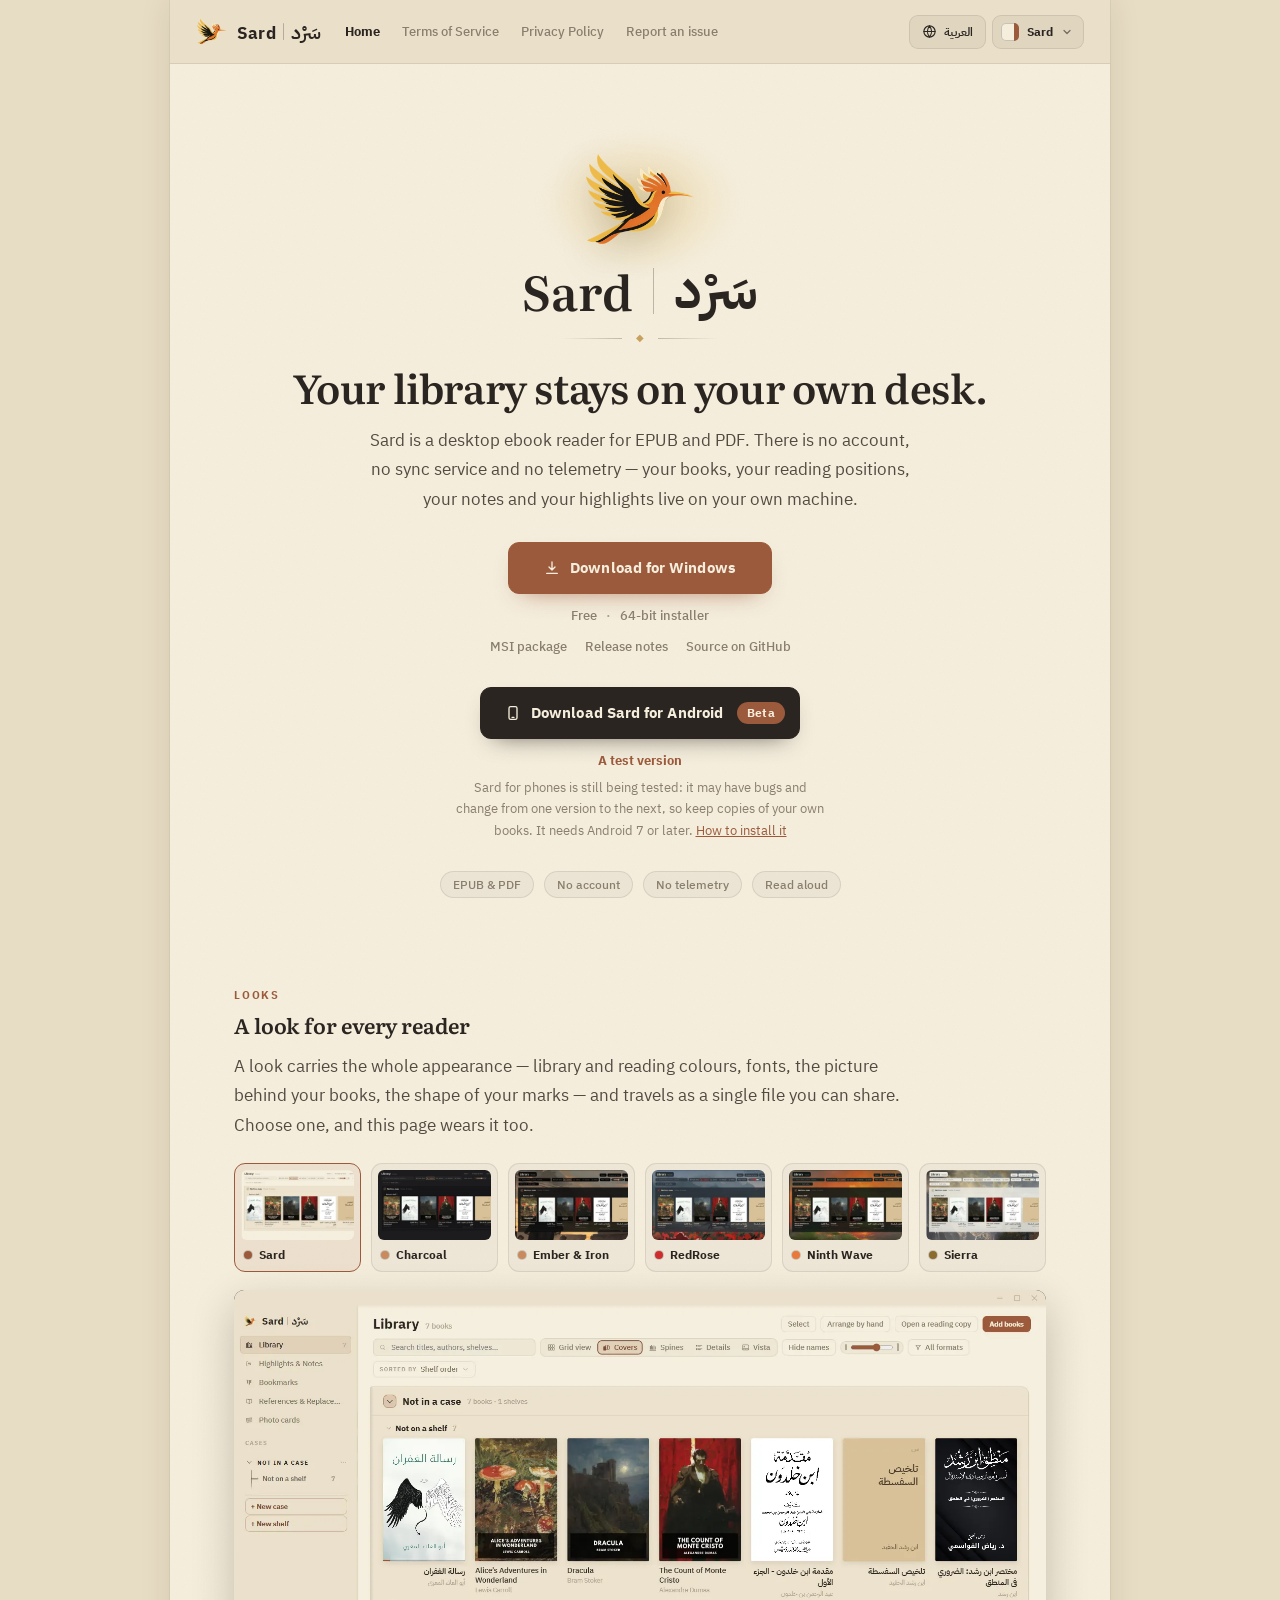
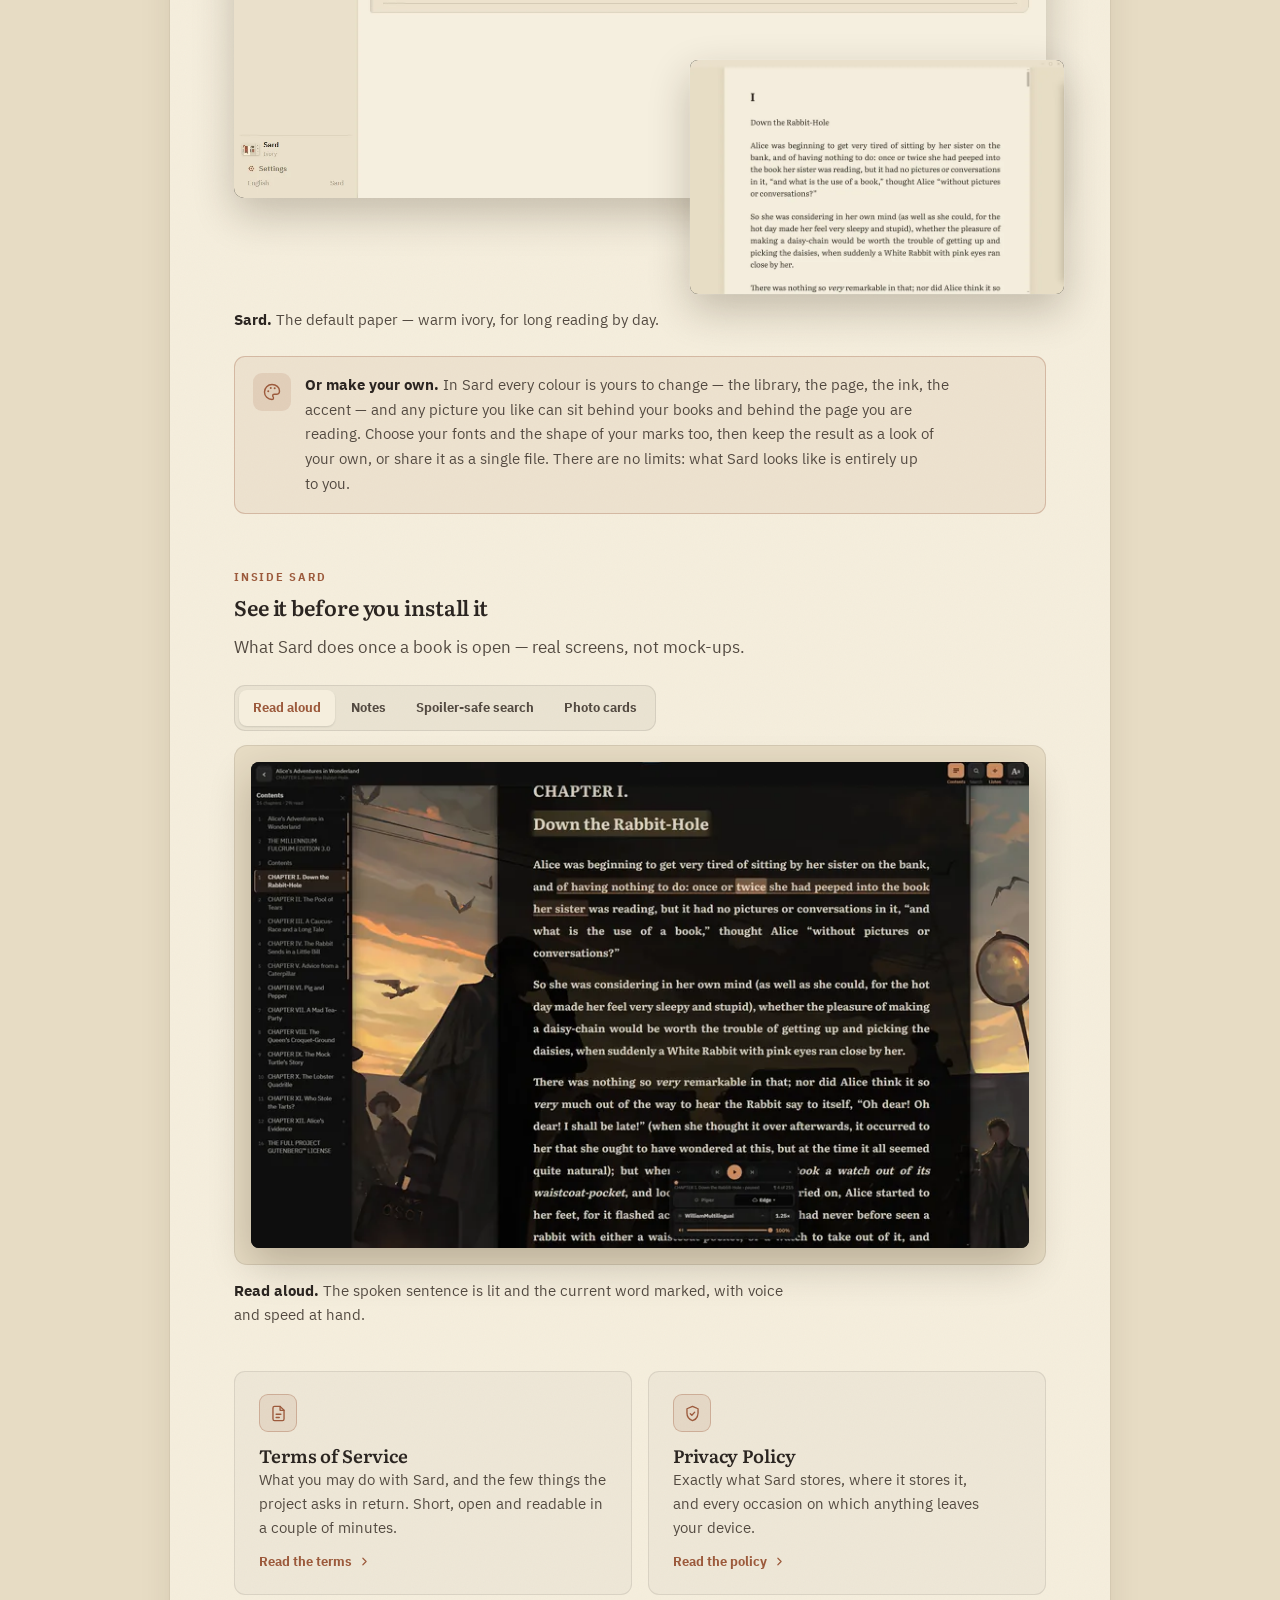
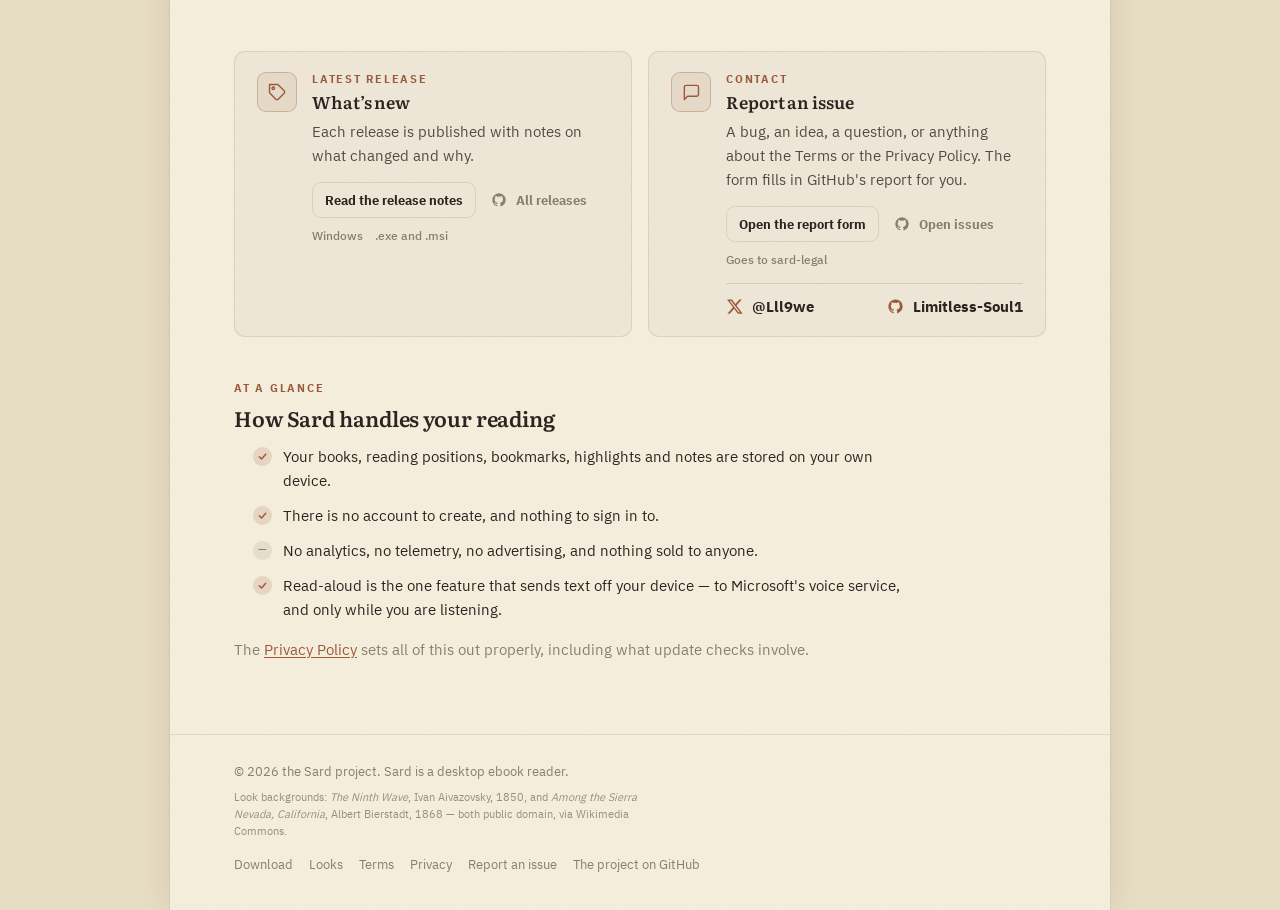
==== commit 187d0268: "Make the Android download a solid button It stands as large as the Windows button and at the same wi" ====
--- a/index.html
+++ b/index.html
@@ -74,7 +74,7 @@
       <!-- The download. Without script, or when GitHub's API cannot be reached, the
            button opens the latest release page, which always works. With it, the
            script swaps in the newest installer itself, so one click downloads it.
-           Under it, quieter and plainly marked as a test version, the Android beta:
+           Under it, as clear but plainly marked as a test version, the Android beta:
            the beta's releases page, or with script its newest APK itself. -->
       <div class="get" id="get-sard">
         <div class="lang-en">
@@ -96,7 +96,7 @@
             <a href="https://github.com/Limitless-Soul1/Sard">Source on GitHub</a>
           </p>
           <div class="get-beta">
-            <a class="btn btn-ghost btn-beta" data-beta-download href="https://github.com/Limitless-Soul1/sard-mobile-beta/releases">
+            <a class="btn btn-beta" data-beta-download href="https://github.com/Limitless-Soul1/sard-mobile-beta/releases">
               <svg width="18" height="18" viewBox="0 0 24 24" fill="none" stroke="currentColor" stroke-width="2" stroke-linecap="round" stroke-linejoin="round" aria-hidden="true"><rect x="6" y="2.5" width="12" height="19" rx="2.5"></rect><path d="M10.5 18.5h3"></path></svg>
               <span>Download Sard for Android</span>
               <span class="beta-pill">Beta</span>
@@ -129,7 +129,7 @@
             <a href="https://github.com/Limitless-Soul1/Sard">الشفرة المصدرية على GitHub</a>
           </p>
           <div class="get-beta">
-            <a class="btn btn-ghost btn-beta" data-beta-download href="https://github.com/Limitless-Soul1/sard-mobile-beta/releases">
+            <a class="btn btn-beta" data-beta-download href="https://github.com/Limitless-Soul1/sard-mobile-beta/releases">
               <svg width="18" height="18" viewBox="0 0 24 24" fill="none" stroke="currentColor" stroke-width="2" stroke-linecap="round" stroke-linejoin="round" aria-hidden="true"><rect x="6" y="2.5" width="12" height="19" rx="2.5"></rect><path d="M10.5 18.5h3"></path></svg>
               <span>تنزيل سَرْد لأندرويد</span>
               <span class="beta-pill">تجريبية</span>
--- a/assets/sard.css
+++ b/assets/sard.css
@@ -334,21 +334,34 @@
 .get-alt a:hover{color:var(--accent-ink); background-size:100% 1px;}
 [data-lang="ar"] .btn.btn-download{font-size:1rem; letter-spacing:0;}
 
-/* The Android beta, under the download: outlined rather than filled, so Windows' installer stays the one accent
-   action, and marked as a test version on the button itself and in the line under it. */
+/* The Android beta, under the download: as large and as solid as Windows' button, filled with the
+   look's ink rather than its accent so the two never read as one, and marked as a test version on
+   the button itself and in the line under it. */
 .get-beta{
-  margin:22px 0 0; padding-top:20px; width:min(100%,460px);
+  margin:30px 0 0; width:min(100%,460px);
   display:flex; flex-direction:column; align-items:center;
-  border-top:1px solid var(--chrome-border);
-}
-.btn.btn-beta{min-height:46px; padding:0 18px 0 20px; border-radius:10px; gap:9px;}
-[dir="rtl"] .btn.btn-beta{padding:0 20px 0 18px;}
+}
+.btn.btn-beta{
+  min-height:52px; padding:0 14px 0 24px; border-radius:11px; gap:10px;
+  font-size:.9375rem; letter-spacing:.005em;
+  background:var(--text); color:var(--paper-bg); border-color:var(--text);
+  box-shadow:0 10px 24px -14px color-mix(in srgb,var(--text) 80%,transparent);
+  transition:background-color 160ms linear, box-shadow 240ms ease, transform 200ms var(--press);
+}
+[dir="rtl"] .btn.btn-beta{padding:0 24px 0 14px;}
+.btn.btn-beta:hover{
+  transform:translateY(-2px); color:var(--paper-bg);
+  background:color-mix(in srgb,var(--text) 86%,var(--accent)); border-color:color-mix(in srgb,var(--text) 86%,var(--accent));
+  box-shadow:0 16px 30px -16px color-mix(in srgb,var(--text) 90%,transparent);
+}
+.btn.btn-beta:active{transform:translateY(0) scale(.985); transition-duration:90ms;}
 .btn-beta svg{width:18px; height:18px;}
+/* The two downloads stand one above the other at one width, as a pair. */
+.btn.btn-download,.btn.btn-beta{min-width:264px;}
 .beta-pill{
-  padding:2px 8px; border-radius:999px;
-  font:700 .6875rem/1.4 var(--ui); letter-spacing:.02em;
-  color:var(--accent-ink); background:color-mix(in srgb,var(--accent) 14%,transparent);
-  border:1px solid color-mix(in srgb,var(--accent) 34%,transparent);
+  margin-inline-start:4px; padding:3px 10px; border-radius:999px;
+  font:700 .75rem/1.35 var(--ui); letter-spacing:.02em;
+  color:var(--on-accent); background:var(--accent);
 }
 .get-meta .beta-tag{color:var(--accent-ink); font-weight:600;}
 .get-beta-why{
@@ -356,8 +369,8 @@
   font:400 .8125rem/1.65 var(--ui); color:var(--muted);
 }
 .get-beta-why a{color:var(--accent-ink);}
-[data-lang="ar"] .btn.btn-beta{font-size:.9375rem;}
-[data-lang="ar"] .beta-pill{font-size:.75rem; letter-spacing:0;}
+[data-lang="ar"] .btn.btn-beta{font-size:1rem; letter-spacing:0;}
+[data-lang="ar"] .beta-pill{font-size:.8125rem; letter-spacing:0;}
 [data-lang="ar"] .get-beta-why{font-size:.875rem; line-height:1.85;}
 [data-lang="ar"] .get-meta,[data-lang="ar"] .get-alt,[data-lang="ar"] .get-note{font-size:.875rem;}
 
@@ -1001,7 +1014,7 @@
 @media (prefers-reduced-motion:reduce){
   *{animation-duration:.01ms !important; animation-iteration-count:1 !important; transition-duration:.01ms !important;}
   .card:hover{transform:none;}
-  .btn:hover,.btn:active,.btn.btn-download:hover,.btn.btn-download:active{transform:none;}
+  .btn:hover,.btn:active,.btn.btn-download:hover,.btn.btn-download:active,.btn.btn-beta:hover,.btn.btn-beta:active{transform:none;}
   .card:hover .card-ico,.card:hover .card-go svg{transform:none;}
   [dir="rtl"] .card:hover .card-go svg{transform:scaleX(-1);}
   .tour.is-live .tour-shot img{transform:none;}
@@ -1016,7 +1029,7 @@
   .card,.note,.todo,.tool,.look-chip,.look-menu,.look-own,
   .panel,.btn,.choice,.input,.textarea,.handoff,.tour-desk{border:1px solid CanvasText;}
   .picker,.look-chips{display:none !important;}
-  .look-frame,.tour-frame,.btn.btn-download{box-shadow:none;}
+  .look-frame,.tour-frame,.btn.btn-download,.btn.btn-beta{box-shadow:none;}
   .tour-tab[aria-selected="true"]{outline:2px solid Highlight;}
 }
 
@@ -1051,7 +1064,7 @@
   .look-btn .look-name{position:absolute; width:1px; height:1px; overflow:hidden; clip:rect(0 0 0 0); white-space:nowrap;}
   .mast-bird{height:76px;}
   .foot{flex-direction:column; align-items:flex-start;}
-  .btn.btn-download{width:100%; max-width:340px;}
+  .btn.btn-download,.btn.btn-beta{width:100%; max-width:340px;}
   /* The download's details wrap on a phone, and a separator dot would then open the
      second line; spacing alone separates them here. */
   .get-meta{gap:2px 14px;}
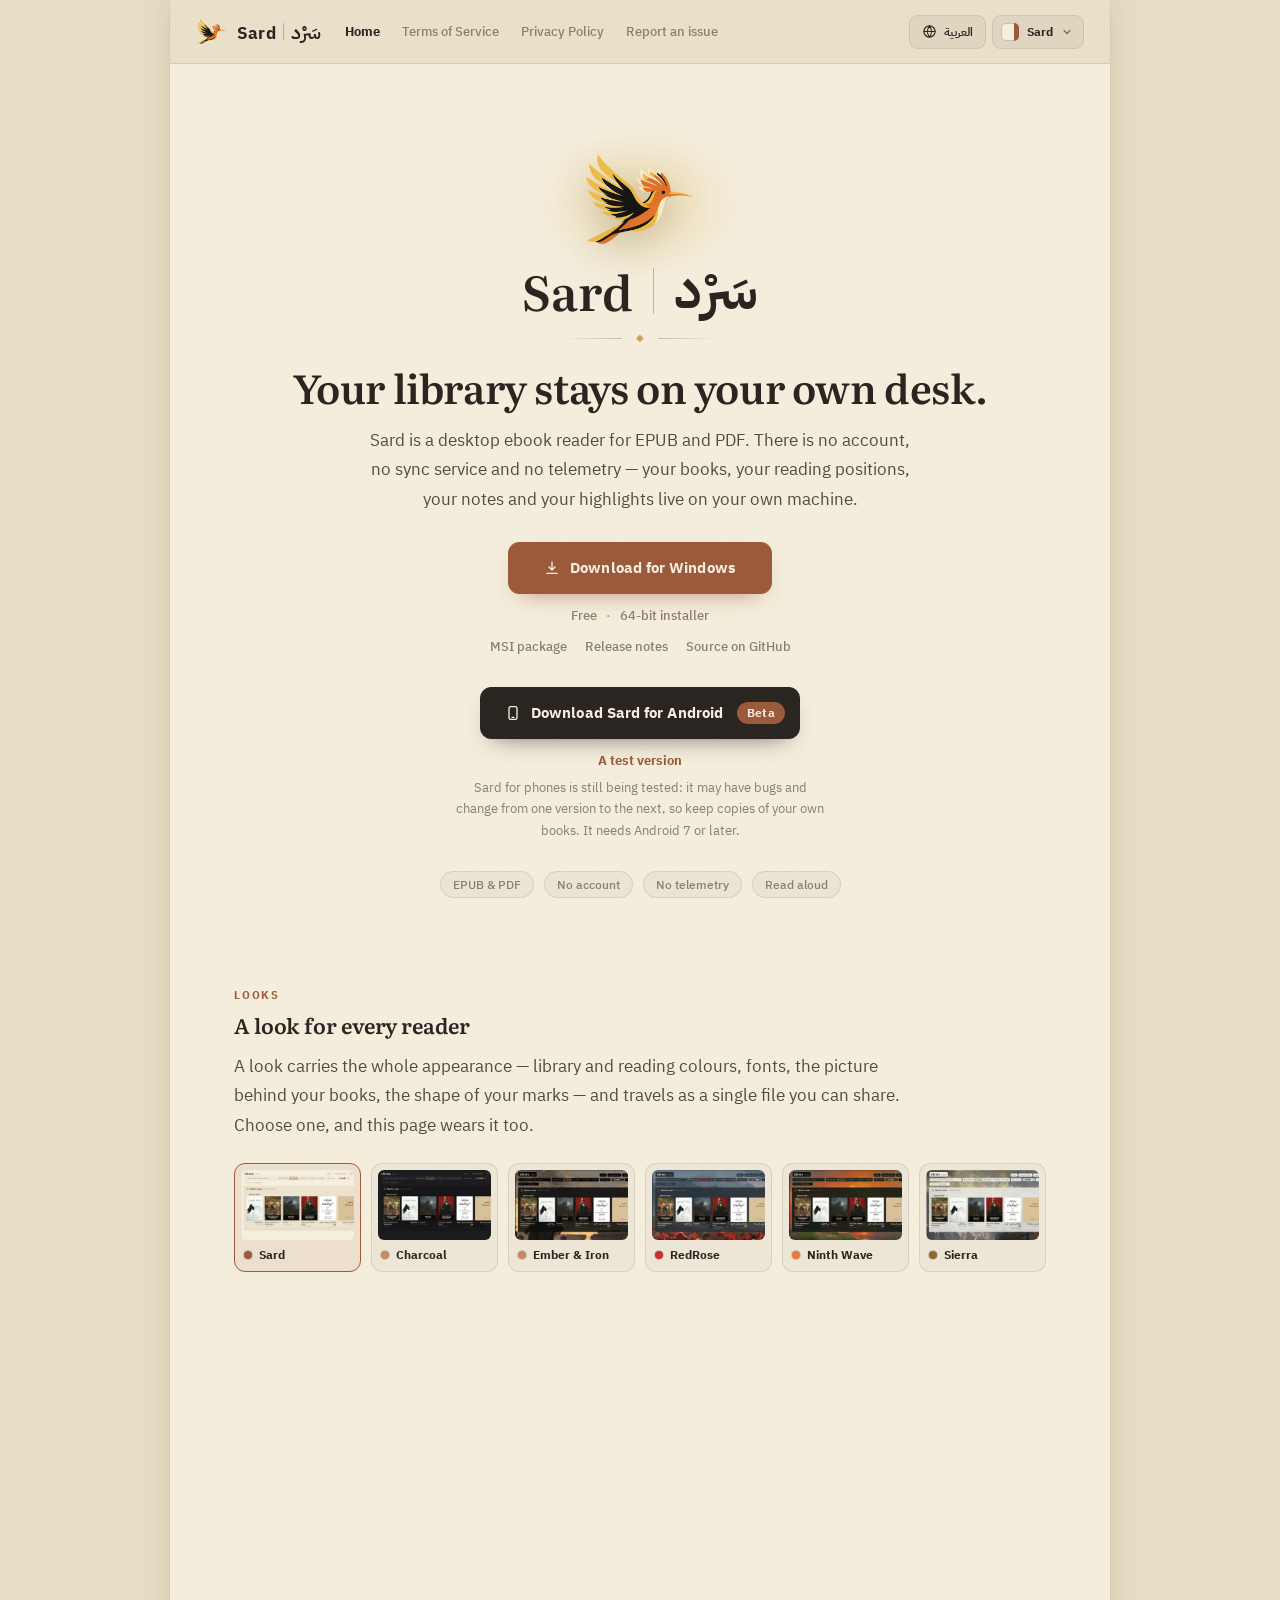
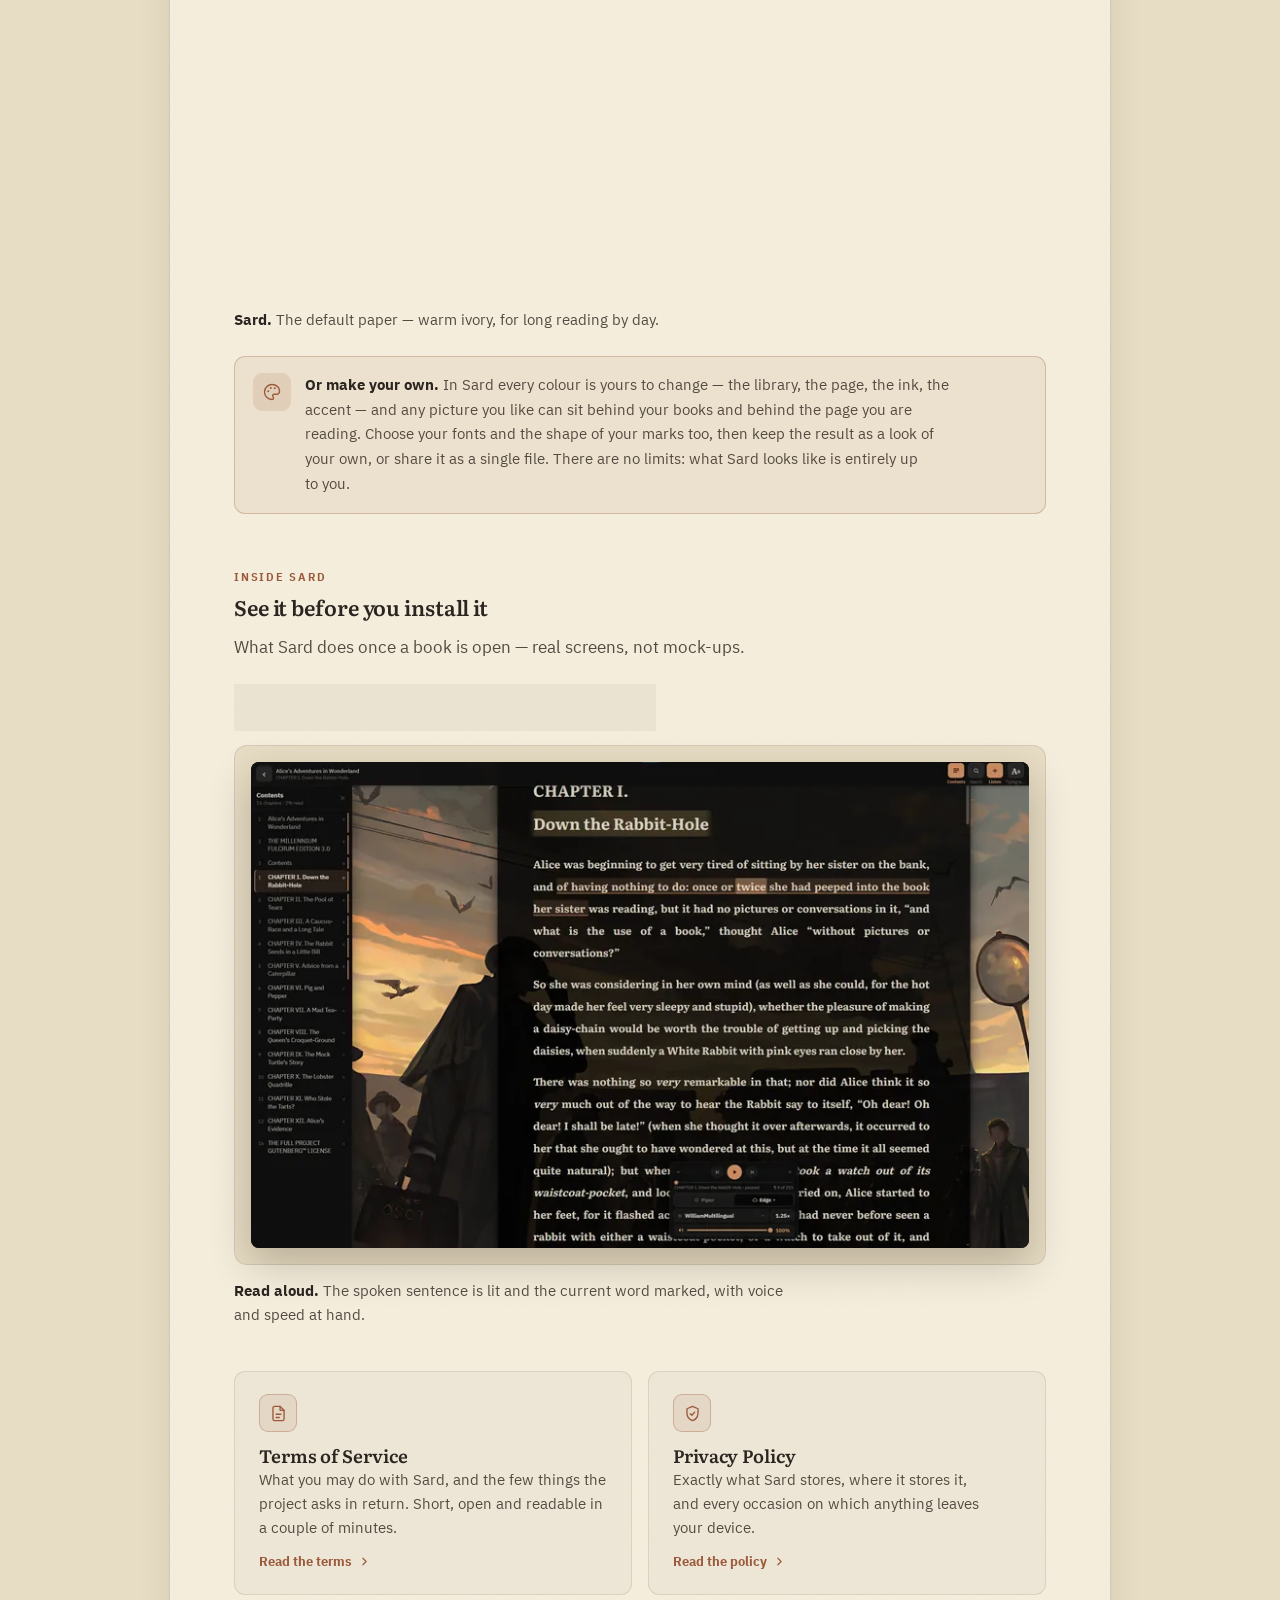
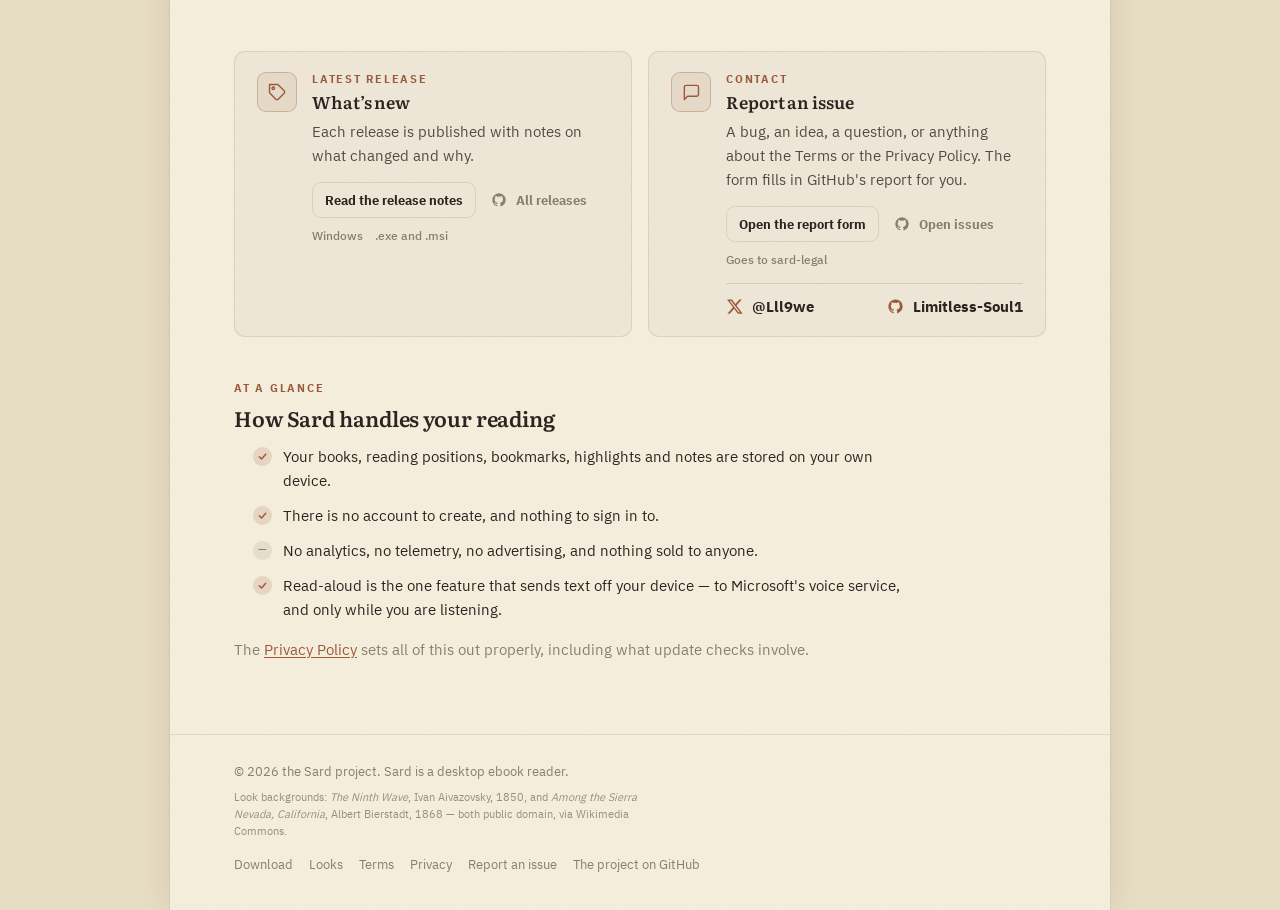
==== commit 48584465: "Drop the installation link under the Android download" ====
--- a/index.html
+++ b/index.html
@@ -107,7 +107,7 @@
               <span data-beta-show hidden data-beta="size"></span>
             </p>
             <p class="get-note" data-beta-note aria-live="polite"></p>
-            <p class="get-beta-why">Sard for phones is still being tested: it may have bugs and change from one version to the next, so keep copies of your own books. It needs Android 7 or later. <a href="https://github.com/Limitless-Soul1/sard-mobile-beta#readme">How to install it</a></p>
+            <p class="get-beta-why">Sard for phones is still being tested: it may have bugs and change from one version to the next, so keep copies of your own books. It needs Android 7 or later.</p>
           </div>
         </div>
         <div class="lang-ar" lang="ar" dir="rtl">
@@ -140,7 +140,7 @@
               <span data-beta-show hidden data-beta="size"></span>
             </p>
             <p class="get-note" data-beta-note aria-live="polite"></p>
-            <p class="get-beta-why">سَرْد للجوال ما زال في مرحلة الاختبار: قد تظهر فيه أخطاء أو يتغيّر سلوكه بين نسخة وأخرى، فاحتفظ بنسخ من كتبك. يعمل على أندرويد 7 أو أحدث. <a href="https://github.com/Limitless-Soul1/sard-mobile-beta#readme">طريقة التثبيت</a></p>
+            <p class="get-beta-why">سَرْد للجوال ما زال في مرحلة الاختبار: قد تظهر فيه أخطاء أو يتغيّر سلوكه بين نسخة وأخرى، فاحتفظ بنسخ من كتبك. يعمل على أندرويد 7 أو أحدث.</p>
           </div>
         </div>
       </div>
--- a/assets/sard.css
+++ b/assets/sard.css
@@ -368,7 +368,6 @@
   margin:8px 0 0; max-width:46ch; text-align:center; text-wrap:pretty;
   font:400 .8125rem/1.65 var(--ui); color:var(--muted);
 }
-.get-beta-why a{color:var(--accent-ink);}
 [data-lang="ar"] .btn.btn-beta{font-size:1rem; letter-spacing:0;}
 [data-lang="ar"] .beta-pill{font-size:.8125rem; letter-spacing:0;}
 [data-lang="ar"] .get-beta-why{font-size:.875rem; line-height:1.85;}
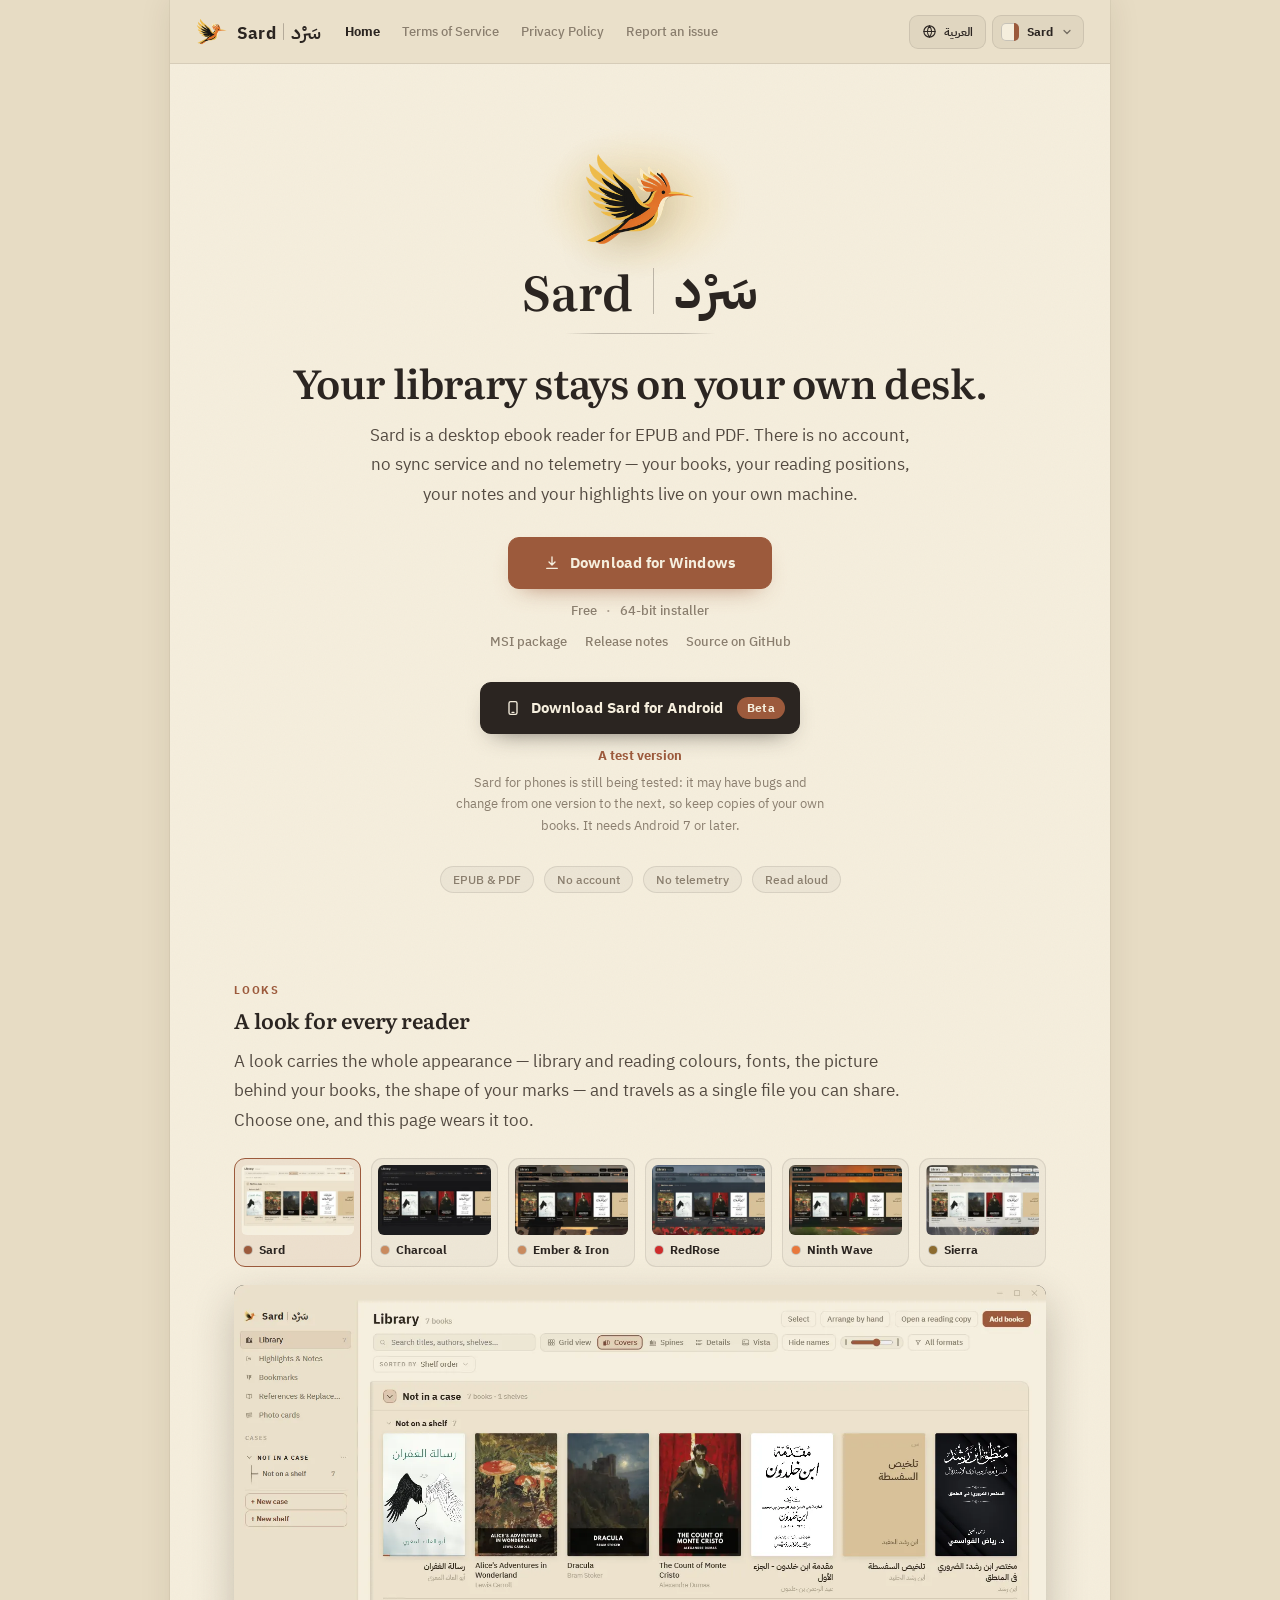
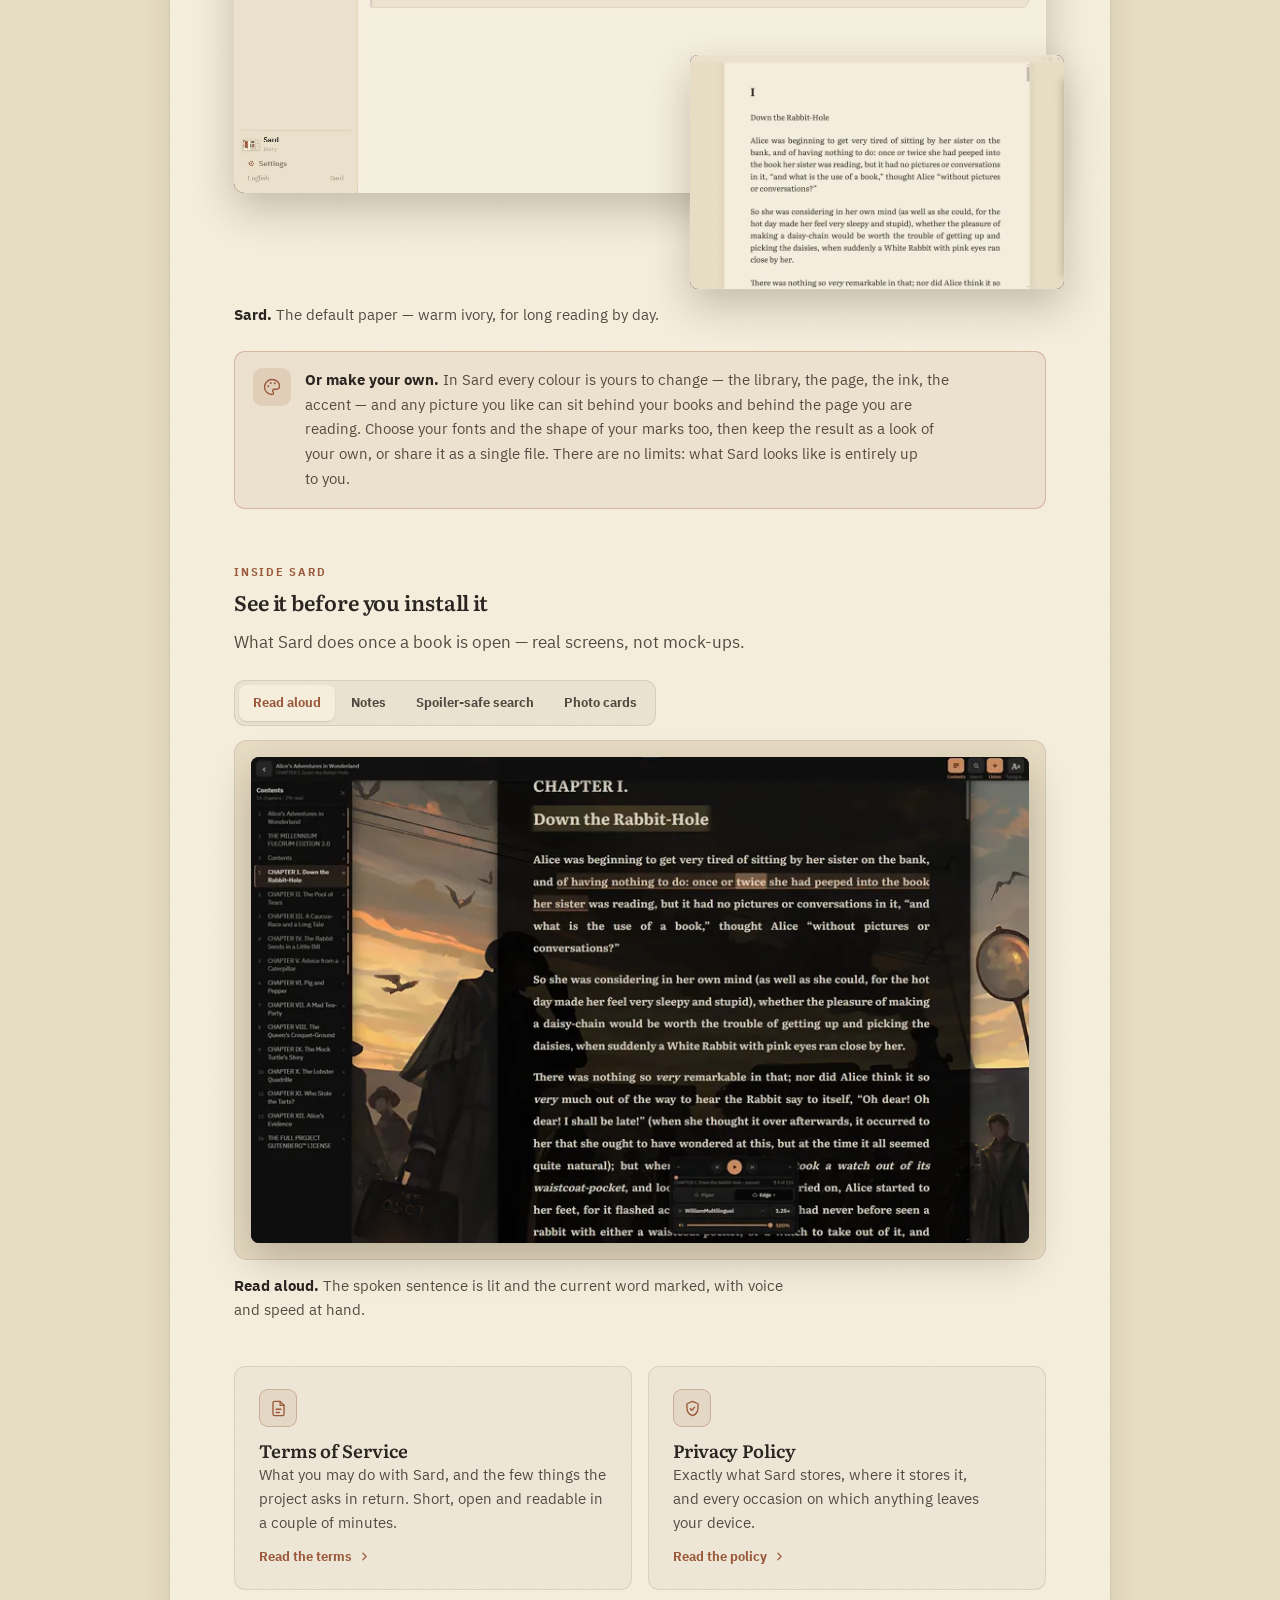
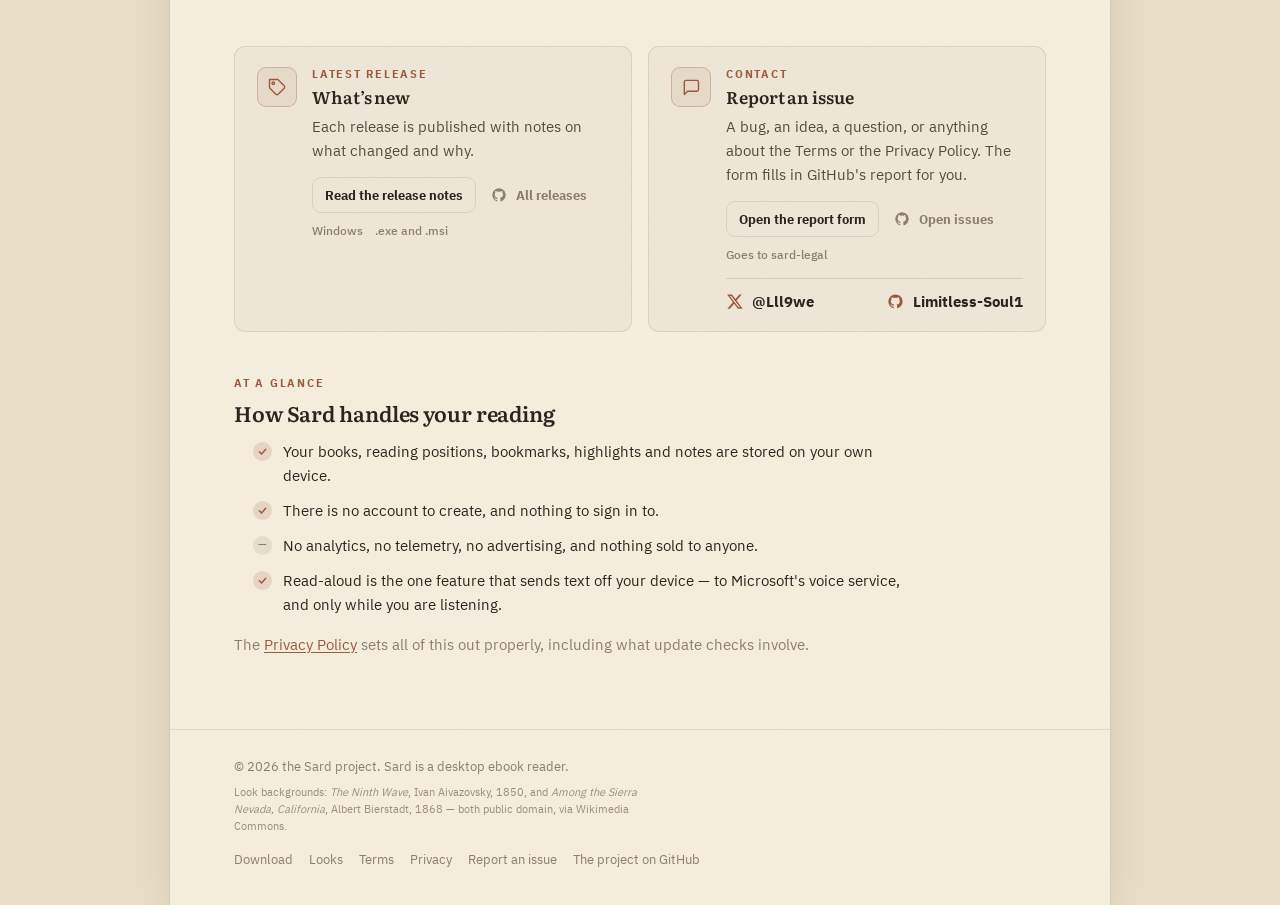
==== commit fb58bae4: "Draw the rule under the name as one plain line" ====
--- a/index.html
+++ b/index.html
@@ -57,7 +57,7 @@
         <span class="lockup-bar" aria-hidden="true"></span>
         <span class="lockup-ar" lang="ar">سَرْد</span>
       </div>
-      <div class="mast-rule" aria-hidden="true"><span></span><span class="mast-dot">◆</span><span></span></div>
+      <div class="mast-rule" aria-hidden="true"></div>
 
       <div class="lang-en">
         <h1>Your library stays on your own desk.</h1>
--- a/assets/sard.css
+++ b/assets/sard.css
@@ -270,10 +270,11 @@
 .lockup-latin{font:600 clamp(2.125rem,5.5vw,3rem)/1 var(--display); letter-spacing:.01em;}
 .lockup-bar{width:1px; height:clamp(32px,4.6vw,46px); background:var(--text); opacity:.28;}
 .lockup-ar{font:600 clamp(2.375rem,6.4vw,3.5rem)/1 "SardUIArabic",sans-serif; transform:translateY(-2px);}
-.mast-rule{display:flex; align-items:center; justify-content:center; gap:14px; margin-bottom:20px;}
-.mast-rule span:first-child{width:60px; height:1px; background:linear-gradient(to left,color-mix(in srgb,var(--text) 26%,transparent),transparent);}
-.mast-rule span:last-child{width:60px; height:1px; background:linear-gradient(to right,color-mix(in srgb,var(--text) 26%,transparent),transparent);}
-.mast-dot{font-size:.625rem; line-height:1; color:var(--gilt);}
+/* One plain line under the lockup, softening only at its two ends. */
+.mast-rule{
+  width:150px; height:1px; margin:5px auto 24px;
+  background:linear-gradient(to right,transparent,color-mix(in srgb,var(--text) 26%,transparent) 22%,color-mix(in srgb,var(--text) 26%,transparent) 78%,transparent);
+}
 .mast h1{
   margin:0 0 14px; font:600 clamp(1.75rem,3.9vw,2.5rem)/1.22 var(--display);
   text-wrap:balance; letter-spacing:-.01em;
@@ -928,7 +929,7 @@
    Three kinds, each with a job.
 
    The masthead arrives in a little over a second on load: the hoopoe rises,
-   the lockup follows, the rule is drawn outward from its diamond, then the
+   the lockup follows, the rule is drawn outward from its middle, then the
    sentence and the download. Pure CSS, so it needs no script, and everything
    is painted on the first frame.
 
@@ -945,10 +946,7 @@
 @media (prefers-reduced-motion:no-preference){
   .mast-hero{animation:rise 1000ms var(--settle) both;}
   .lockup{animation:rise 900ms var(--settle) 110ms both;}
-  .mast-rule span:not(.mast-dot){animation:draw 900ms var(--settle) 260ms both;}
-  .mast-rule span:first-child{transform-origin:100% 50%;}
-  .mast-rule span:last-child{transform-origin:0 50%;}
-  .mast-dot{animation:pop 640ms var(--arrive) 200ms both;}
+  .mast-rule{animation:draw 900ms var(--settle) 260ms both;}
   .mast h1{animation:rise 900ms var(--settle) 220ms both;}
   .mast .lede{animation:rise 900ms var(--settle) 300ms both;}
   .get{animation:rise 900ms var(--settle) 380ms both;}
